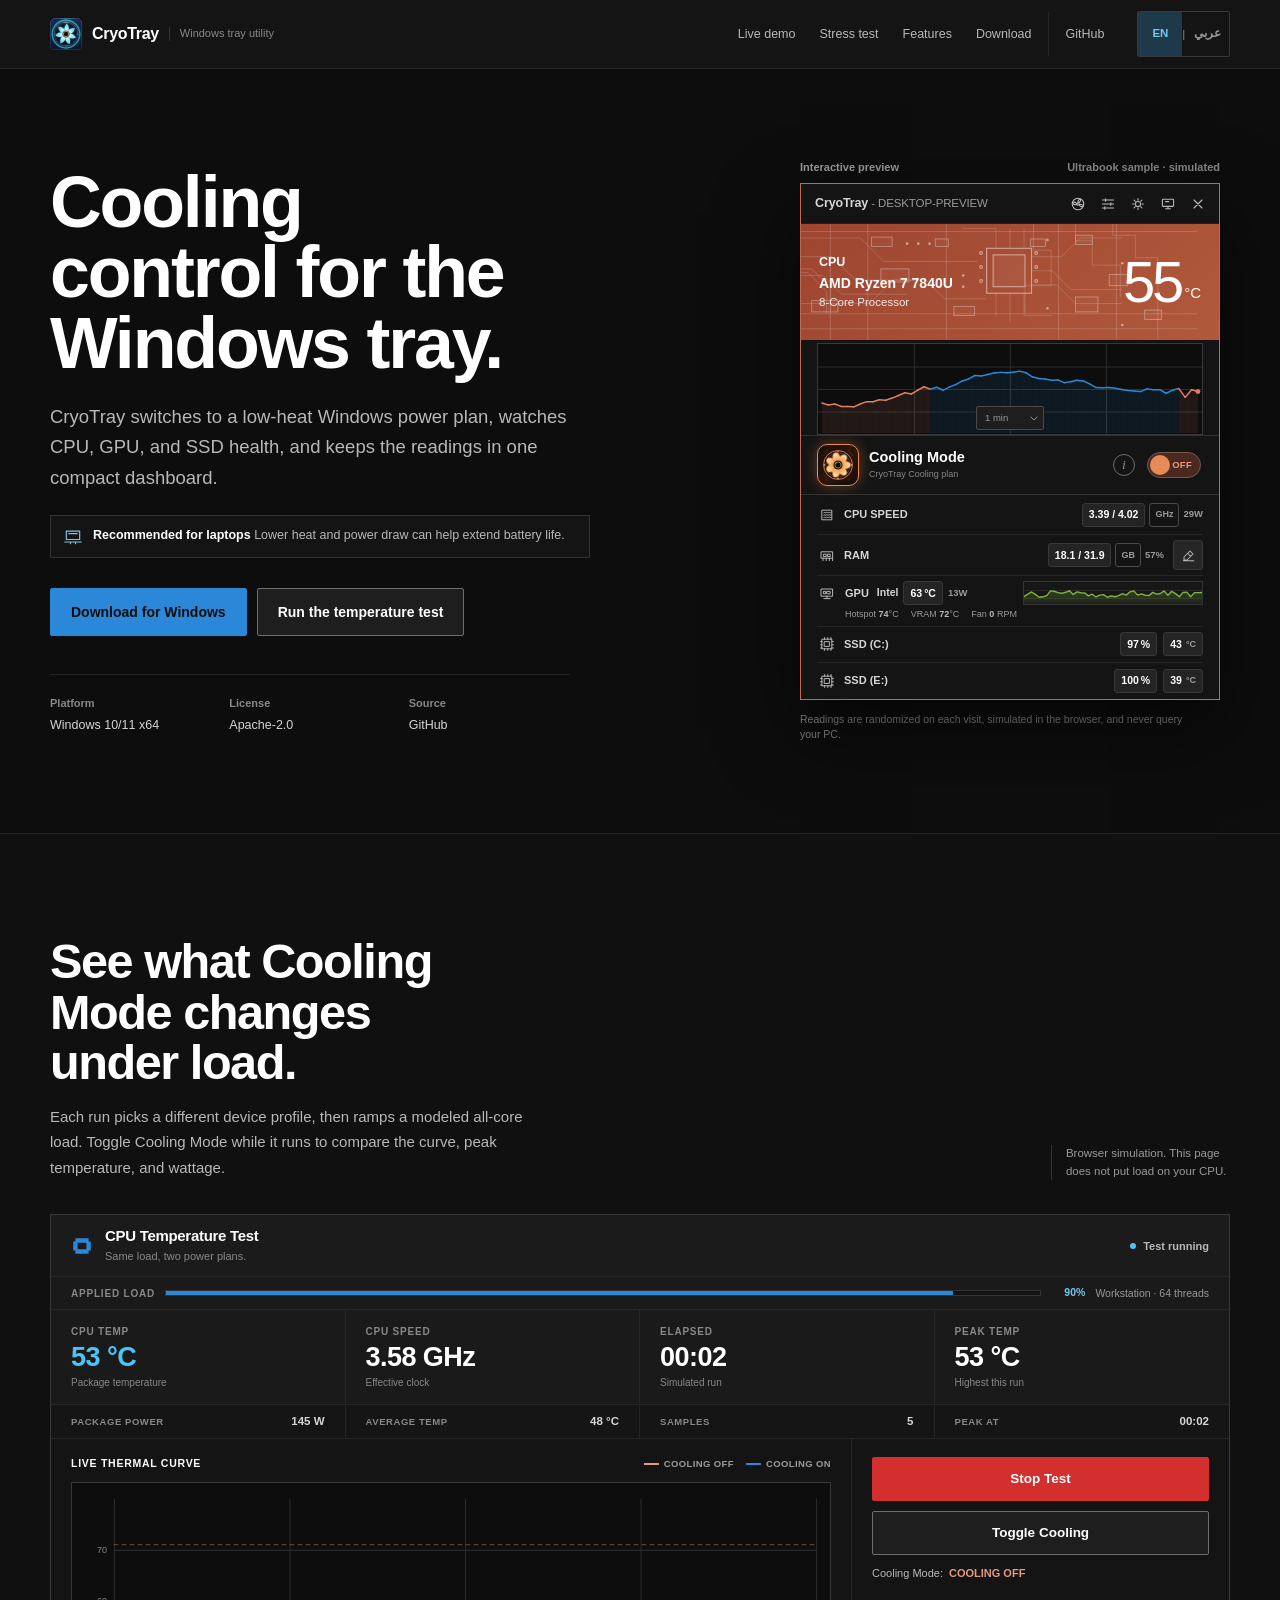
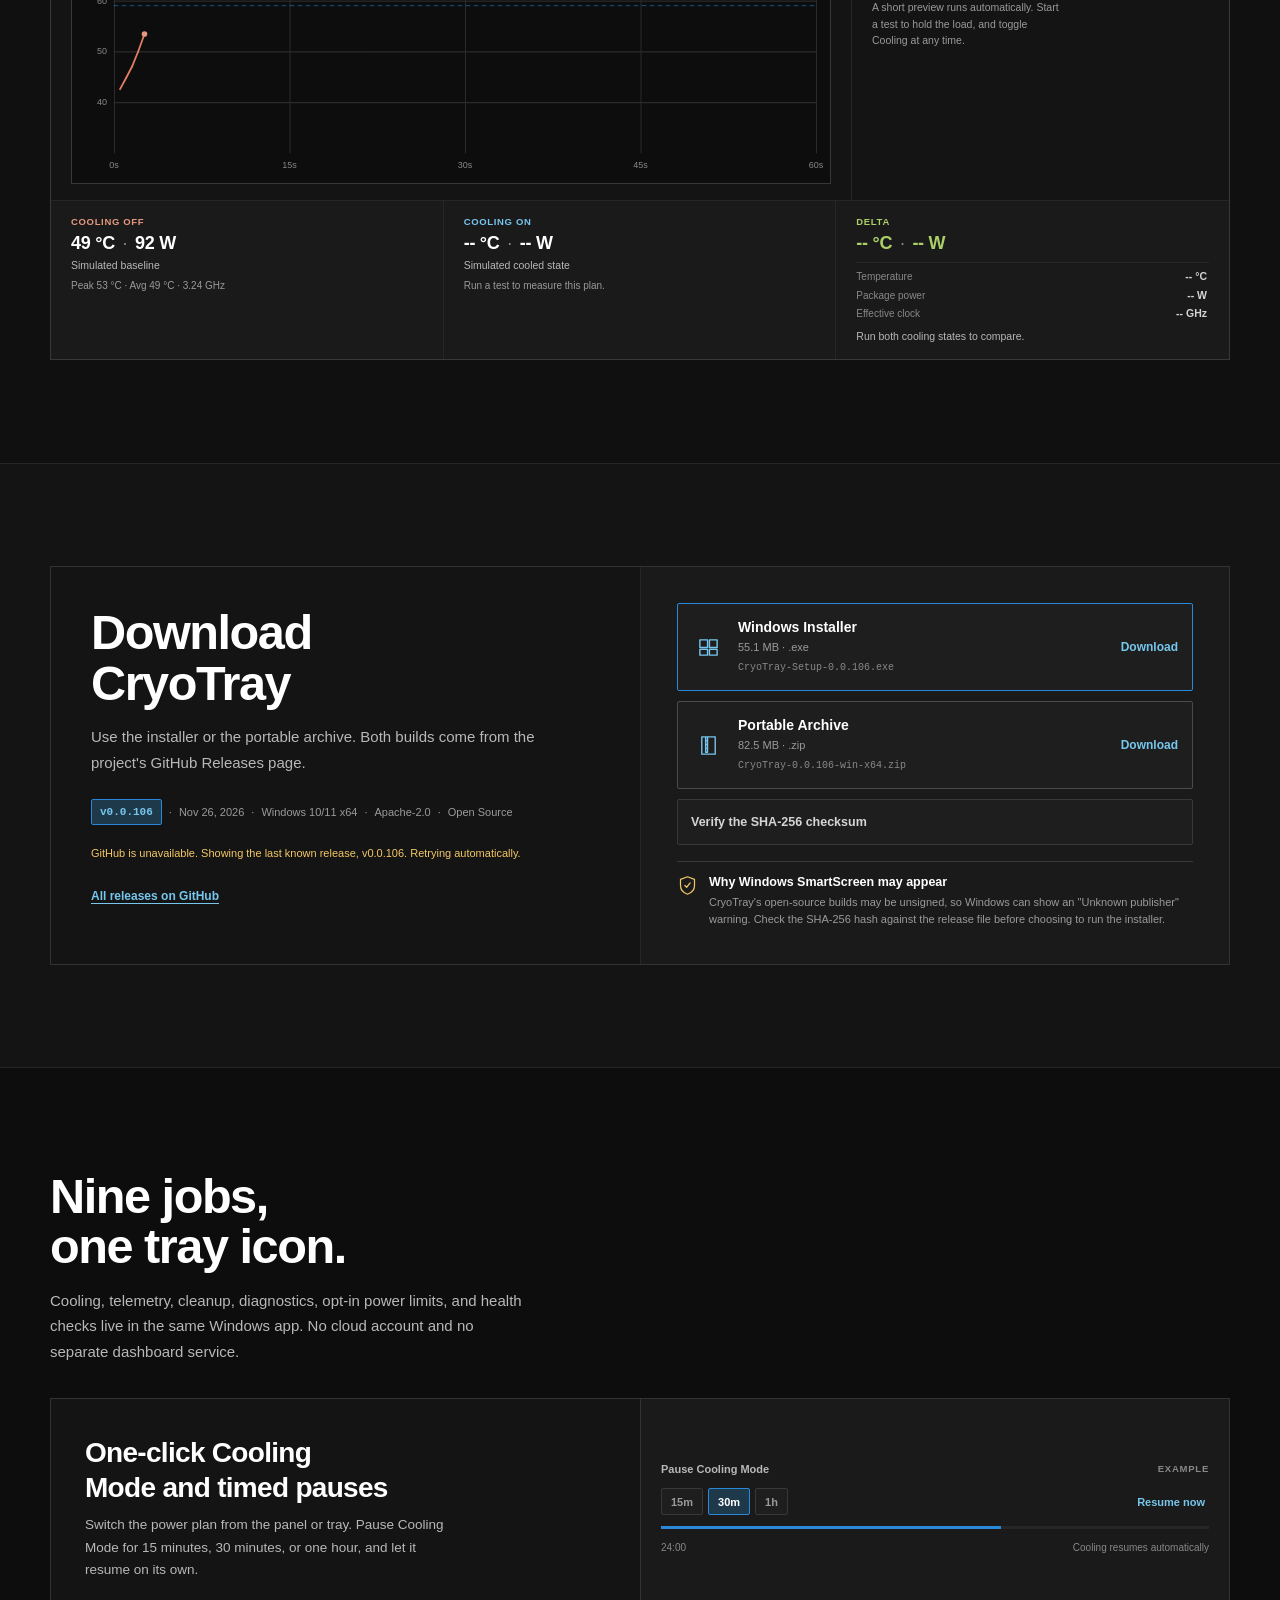
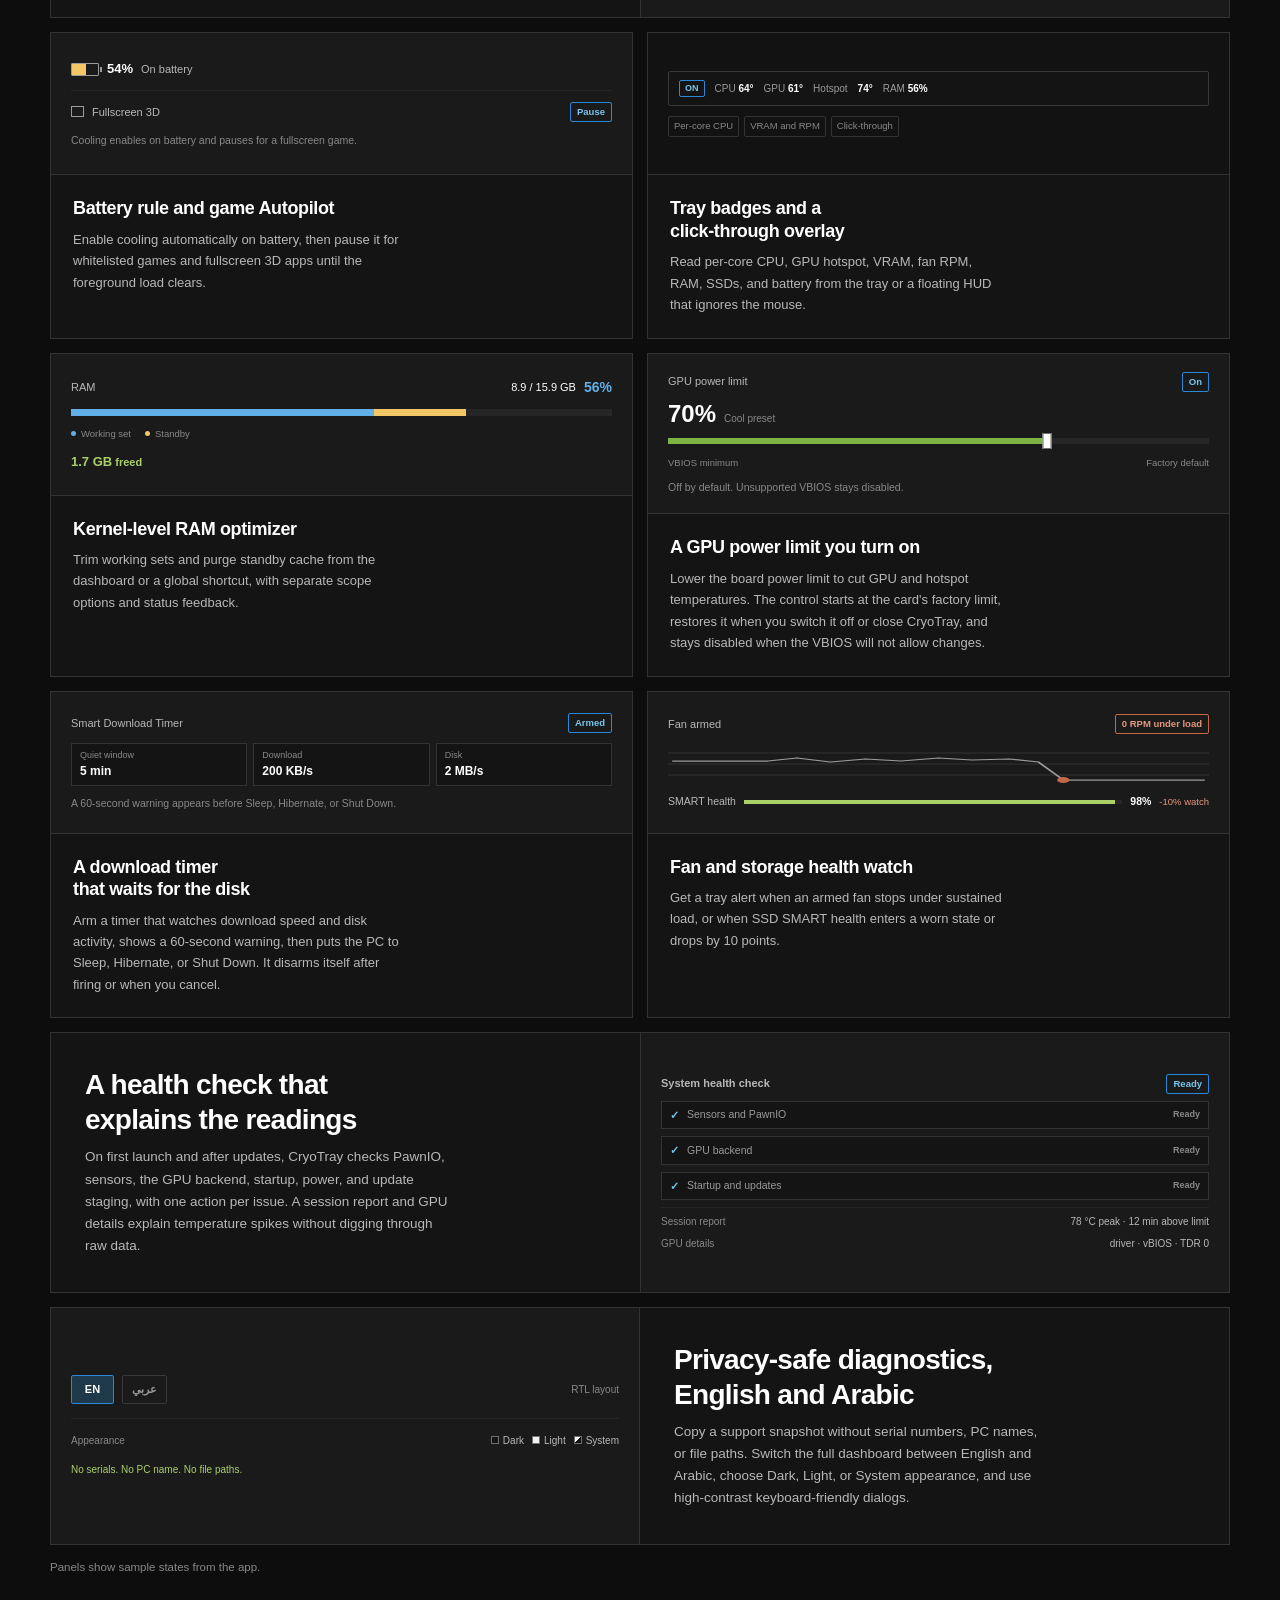
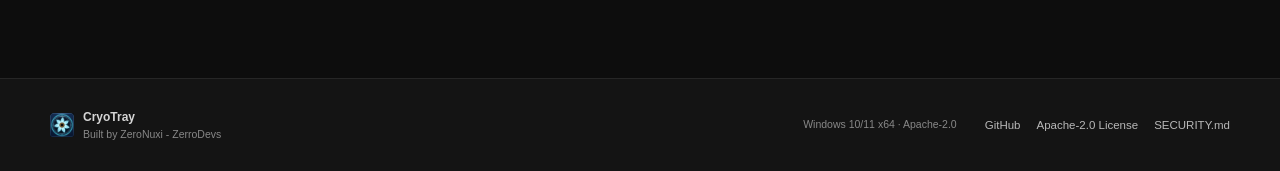
==== docs/index.html @ b6b18469 "docs: seed v0.0.106 release details Update the static release fallback and continuity notes with the" ====
<!doctype html>
<html lang="en" dir="ltr">
<head>
  <meta charset="utf-8">
  <meta name="viewport" content="width=device-width, initial-scale=1">
  <title>CryoTray | Cooling control for the Windows tray</title>
  <meta id="meta-description" name="description" content="CryoTray is a Windows tray utility for low-heat cooling, CPU and GPU telemetry, system health checks, session reports, GPU diagnostics, RAM cleanup, storage health, opt-in GPU power limits, a download-completion timer, and bilingual controls.">
  <meta name="theme-color" content="#0d0d0d">
  <link rel="icon" type="image/png" href="assets/cryotray-icon.png">
  <link rel="stylesheet" href="css/styles.css">
  <script type="module" src="js/app.js"></script>
</head>
<body id="top">
  <a class="skip-link" href="#main" data-i18n="a11y.skip">Skip to content</a>

  <header class="site-header">
    <div class="container header-inner">
      <a class="brand" href="#top" aria-label="CryoTray home">
        <img src="assets/cryotray-icon.png" width="32" height="32" alt="" aria-hidden="true">
        <span class="brand-name">CryoTray</span>
        <span class="brand-sub" data-i18n="brand.sub">Windows tray utility</span>
      </a>

      <nav class="site-nav" aria-label="Primary" data-i18n-aria="a11y.primaryNav">
        <a href="#demo" data-i18n="nav.demo">Live demo</a>
        <a href="#stress-test" data-i18n="nav.stress">Stress test</a>
        <a href="#features" data-i18n="nav.features">Features</a>
        <a href="#download" data-i18n="nav.download">Download</a>
        <a class="nav-github" href="https://github.com/ZerroDevs/CryoTray" target="_blank" rel="noopener" data-i18n="nav.github">GitHub</a>
      </nav>

      <div class="lang-switch" role="group" aria-label="Language" data-i18n-aria="a11y.language">
        <button type="button" class="lang-btn is-active" data-lang="en" aria-pressed="true">EN</button>
        <span class="lang-divider" aria-hidden="true">|</span>
        <button type="button" class="lang-btn" data-lang="ar" lang="ar" aria-pressed="false">عربي</button>
      </div>
    </div>
  </header>

  <main id="main">
    <section class="hero" id="demo">
      <div class="container hero-grid">
        <div class="hero-copy">
          <h1 data-i18n="hero.title">Cooling control for the Windows tray.</h1>
          <p class="lede" data-i18n="hero.body">CryoTray switches to a low-heat Windows power plan, watches CPU, GPU, and SSD health, and keeps the readings in one compact dashboard.</p>
          <p class="laptop-note">
            <svg viewBox="0 0 24 24" aria-hidden="true"><path d="M4 5h16v10H4zM2 18h20M9 18v2M15 18v2M7 8h10"/></svg>
            <span><strong data-i18n="hero.laptopTitle">Recommended for laptops</strong> <span data-i18n="hero.laptopBody">Lower heat and power draw can help extend battery life.</span></span>
          </p>
          <div class="hero-actions">
            <a class="btn btn-primary" href="#download" data-i18n="hero.download">Download for Windows</a>
            <a class="btn btn-secondary" href="#stress-test" data-i18n="hero.test">Run the temperature test</a>
          </div>
          <dl class="hero-facts">
            <div>
              <dt data-i18n="hero.factPlatform">Platform</dt>
              <dd>Windows 10/11 x64</dd>
            </div>
            <div>
              <dt data-i18n="hero.factLicense">License</dt>
              <dd>Apache-2.0</dd>
            </div>
            <div>
              <dt data-i18n="hero.factSource">Source</dt>
              <dd>GitHub</dd>
            </div>
          </dl>
        </div>

        <div class="hero-stage">
          <div class="stage-label">
            <span data-i18n="hero.preview">Interactive preview</span>
            <span class="stage-note" id="preview-scenario">Laptop sample · simulated</span>
          </div>

          <div class="app-window" id="app-preview">
            <div class="app-titlebar">
              <span class="app-title"><span>CryoTray</span><span class="app-title-host"> - DESKTOP-PREVIEW</span></span>
              <a class="app-window-icons" href="#download" data-tooltip-target="window-tools-tip" aria-expanded="false" aria-controls="window-tools-tip" aria-label="Download CryoTray for more" data-i18n-aria="hero.windowToolsLabel">
                <span class="window-icon">
                  <svg viewBox="0 0 20 20" aria-hidden="true"><circle cx="10" cy="10" r="7.2"/><circle cx="10" cy="10" r="1.5"/><path d="M10 8.5c-.6-2.7 1.2-4.5 3.1-4.7.6 2.2-.5 4.1-3.1 4.7ZM11.4 10.6c2.6-.7 4.7.8 5.2 2.6-2.1.9-4.1.1-5.2-2.6ZM8.6 10.6c-2.6.7-4.7-.8-5.2-2.6 2.1-.9 4.1-.1 5.2 2.6Z"/></svg>
                </span>
                <span class="window-icon">
                  <svg viewBox="0 0 20 20" aria-hidden="true"><path d="M3 5h14M3 10h14M3 15h14M7 3.5v3M13.5 8.5v3M6 13.5v3"/></svg>
                </span>
                <span class="window-icon">
                  <svg viewBox="0 0 20 20" aria-hidden="true"><circle cx="10" cy="10" r="3.2"/><path d="M10 3.2v2M10 14.8v2M3.2 10h2M14.8 10h2M5.2 5.2l1.4 1.4M13.4 13.4l1.4 1.4M14.8 5.2l-1.4 1.4M6.6 13.4l-1.4 1.4"/></svg>
                </span>
                <span class="window-icon">
                  <svg viewBox="0 0 20 20" aria-hidden="true"><rect x="3" y="4" width="14" height="9" rx="1"/><path d="M7 16h6M10 13v3M7 7h4"/></svg>
                </span>
                <span class="window-icon window-icon-close">
                  <svg viewBox="0 0 20 20" aria-hidden="true"><path d="M5 5l10 10M15 5L5 15"/></svg>
                </span>
              </a>
            </div>

            <div class="cpu-hero">
              <svg class="pcb-field" viewBox="0 0 460 124" preserveAspectRatio="xMidYMid slice" aria-hidden="true">
                <g class="pcb-fine">
                  <path d="M-20 8H430M-20 96H430M-20 112H430M38 0V124M78 0V124M162 0V124M282 0V124M344 0V124"/>
                  <path d="M-20 48H18L38 68V94M-20 52H14L34 72V96"/>
                  <path d="M255 0V28L274 28V66L246 66V96M300 0V18L318 18V44L348 44V78M340 0V12L364 12V36L388 36V124"/>
                  <path d="M0 15H70L95 40H195M0 35H40L65 60H140L160 80H205M0 55H30L50 75H120M0 85H80L105 60H130M180 5H215V26M230 5V26M245 5V26M215 74V98M230 74V105M245 74V98H275M253 35H285L305 15H350M253 50H275L295 70H350M253 65H280L300 85H350"/>
                </g>
                <g class="pcb-pads">
                  <rect x="82" y="14" width="22" height="10"/>
                  <rect x="92" y="48" width="30" height="14"/>
                  <rect x="150" y="16" width="14" height="8"/>
                  <rect x="170" y="88" width="22" height="10"/>
                  <rect x="300" y="12" width="18" height="10"/>
                  <rect x="300" y="78" width="24" height="16"/>
                  <rect x="18" y="82" width="28" height="12"/>
                  <rect x="252" y="16" width="16" height="8"/>
                  <rect x="336" y="54" width="20" height="12"/>
                  <rect x="374" y="92" width="18" height="10"/>
                </g>
                <g class="pcb-chip">
                  <rect x="205" y="26" width="48" height="48"/>
                  <rect x="212" y="33" width="34" height="34"/>
                  <circle cx="199" cy="31" r="1.5"/><circle cx="199" cy="46" r="1.5"/><circle cx="199" cy="61" r="1.5"/>
                  <circle cx="258" cy="31" r="1.5"/><circle cx="258" cy="46" r="1.5"/><circle cx="258" cy="61" r="1.5"/>
                </g>
                <g class="pcb-vias">
                  <circle cx="120" cy="21" r="1.4"/><circle cx="132" cy="21" r="1.4"/><circle cx="144" cy="21" r="1.4"/>
                  <circle cx="180" cy="55" r="1.4"/><circle cx="180" cy="67" r="1.4"/><circle cx="270" cy="17" r="1.4"/>
                  <circle cx="270" cy="90" r="1.4"/><circle cx="350" cy="42" r="1.4"/><circle cx="350" cy="108" r="1.4"/>
                </g>
              </svg>

              <div class="cpu-hero-content">
                <div class="cpu-identity">
                  <span class="cpu-label" data-i18n="hero.cpu">CPU</span>
                  <span class="cpu-name" id="hero-cpu-name">AMD Ryzen 7 5800X</span>
                  <span class="cpu-cores" id="hero-cores">8-Core Processor</span>
                </div>
                <button class="hero-temp hero-temp-button" id="hero-temp-trigger" type="button" data-tooltip-target="cpu-popover" aria-haspopup="true" aria-expanded="false" aria-controls="cpu-popover" aria-label="CPU temperature and per-core details" data-i18n-aria="hero.cpuTooltip" dir="ltr">
                  <span id="hero-temp">53</span><span class="hero-temp-unit">°C</span>
                </button>
              </div>
            </div>

            <div class="hero-chart-wrap">
              <canvas id="hero-chart" width="408" height="100" role="img" aria-label="Simulated CPU temperature history"></canvas>
              <div class="chart-hover-tip" id="hero-chart-tip" role="status"></div>
              <label class="chart-window">
                <span class="sr-only" data-i18n="hero.windowLabel">Chart time window</span>
                <select id="hero-window">
                  <option value="1" selected data-i18n="hero.window1">1 min</option>
                  <option value="5" data-i18n="hero.window5">5 min</option>
                  <option value="10" data-i18n="hero.window10">10 min</option>
                  <option value="30" data-i18n="hero.window30">30 min</option>
                  <option value="60" data-i18n="hero.window60">60 min</option>
                </select>
                <svg class="chart-window-chevron" viewBox="0 0 10 6" aria-hidden="true"><path d="M1 1l4 4 4-4"/></svg>
              </label>
            </div>

            <div class="cooling-row">
              <div class="fan-tile" aria-hidden="true">
                <svg class="fan-svg" viewBox="0 0 80 80">
                  <defs>
                    <linearGradient id="fanPetalGradient" x1="0" y1="0" x2="0" y2="1">
                      <stop class="fan-petal-top" offset="0"></stop>
                      <stop class="fan-petal-mid" offset="0.52"></stop>
                      <stop class="fan-petal-bottom" offset="1"></stop>
                    </linearGradient>
                  </defs>
                  <circle class="fan-outer-ring" cx="40" cy="40" r="34"></circle>
                  <circle class="fan-inner-ring" cx="40" cy="40" r="29"></circle>
                  <g class="fan-rim-dots">
                    <circle cx="40" cy="8.4" r="1.6"/><circle cx="40" cy="71.6" r="1.6"/>
                    <circle cx="8.4" cy="40" r="1.6"/><circle cx="71.6" cy="40" r="1.6"/>
                  </g>
                  <path class="fan-traces" d="M14 2V9L5 18M66 2V9L75 18M14 78V71L5 62M66 78V71L75 62"></path>
                  <g id="fan-rotor" class="fan-rotor">
                    <g transform="rotate(0 40 40)">
                      <path d="M40 38C31 32 29 20 35 13C37.5 10.2 42.5 10.2 45 13C51 20 49 32 40 38Z" fill="url(#fanPetalGradient)" stroke="var(--fan-petal-outline)" stroke-width=".9"></path>
                      <path class="fan-vein" d="M40 36V15"></path>
                    </g>
                    <g transform="rotate(51.428 40 40)">
                      <path d="M40 38C31 32 29 20 35 13C37.5 10.2 42.5 10.2 45 13C51 20 49 32 40 38Z" fill="url(#fanPetalGradient)" stroke="var(--fan-petal-outline)" stroke-width=".9"></path>
                      <path class="fan-vein" d="M40 36V15"></path>
                    </g>
                    <g transform="rotate(102.857 40 40)">
                      <path d="M40 38C31 32 29 20 35 13C37.5 10.2 42.5 10.2 45 13C51 20 49 32 40 38Z" fill="url(#fanPetalGradient)" stroke="var(--fan-petal-outline)" stroke-width=".9"></path>
                      <path class="fan-vein" d="M40 36V15"></path>
                    </g>
                    <g transform="rotate(154.285 40 40)">
                      <path d="M40 38C31 32 29 20 35 13C37.5 10.2 42.5 10.2 45 13C51 20 49 32 40 38Z" fill="url(#fanPetalGradient)" stroke="var(--fan-petal-outline)" stroke-width=".9"></path>
                      <path class="fan-vein" d="M40 36V15"></path>
                    </g>
                    <g transform="rotate(205.714 40 40)">
                      <path d="M40 38C31 32 29 20 35 13C37.5 10.2 42.5 10.2 45 13C51 20 49 32 40 38Z" fill="url(#fanPetalGradient)" stroke="var(--fan-petal-outline)" stroke-width=".9"></path>
                      <path class="fan-vein" d="M40 36V15"></path>
                    </g>
                    <g transform="rotate(257.142 40 40)">
                      <path d="M40 38C31 32 29 20 35 13C37.5 10.2 42.5 10.2 45 13C51 20 49 32 40 38Z" fill="url(#fanPetalGradient)" stroke="var(--fan-petal-outline)" stroke-width=".9"></path>
                      <path class="fan-vein" d="M40 36V15"></path>
                    </g>
                    <g transform="rotate(308.571 40 40)">
                      <path d="M40 38C31 32 29 20 35 13C37.5 10.2 42.5 10.2 45 13C51 20 49 32 40 38Z" fill="url(#fanPetalGradient)" stroke="var(--fan-petal-outline)" stroke-width=".9"></path>
                      <path class="fan-vein" d="M40 36V15"></path>
                    </g>
                  </g>
                  <circle class="fan-hub-outer" cx="40" cy="40" r="12"></circle>
                  <circle class="fan-hub-inner" cx="40" cy="40" r="7"></circle>
                  <circle class="fan-hub-glint" cx="35.5" cy="35.5" r="1.7"></circle>
                </svg>
              </div>

              <div class="cooling-copy">
                <span class="cooling-label" id="hero-cooling-label" data-i18n="hero.cooling">Cooling Mode</span>
                <span class="cooling-plan" data-i18n="hero.plan">CryoTray Cooling plan</span>
              </div>

              <button class="cooling-info" id="cooling-info-trigger" type="button" data-tooltip-target="cooling-popover" aria-haspopup="true" aria-expanded="false" aria-controls="cooling-popover" aria-label="About Cooling Mode" data-i18n-aria="hero.coolingInfo">i</button>

              <button class="switch" id="hero-cooling" type="button" role="switch" aria-checked="false" aria-labelledby="hero-cooling-label">
                <span class="switch-track">
                  <span class="switch-text" id="hero-cooling-state">OFF</span>
                  <span class="switch-thumb" aria-hidden="true"></span>
                </span>
              </button>
            </div>

            <div class="telemetry-list">
              <div class="telemetry-row">
                <span class="row-icon" aria-hidden="true">
                  <svg viewBox="0 0 20 20"><path d="M4 4h12v12H4zM6 7c1-1 2 1 3 0s2 1 3 0 2 1 3 0M6 10c1-1 2 1 3 0s2 1 3 0 2 1 3 0M6 13c1-1 2 1 3 0s2 1 3 0 2 1 3 0"/></svg>
                </span>
                <span class="row-label" data-i18n="hero.cpuSpeed">CPU SPEED</span>
                <span class="row-values" dir="ltr">
                  <span class="metric-pill"><span id="hero-clock">3.78 / 3.80</span></span>
                  <span class="unit-pill">GHz</span>
                  <span class="row-detail" id="hero-power">36W</span>
                </span>
              </div>

              <div class="telemetry-row ram-row">
                <span class="row-icon" aria-hidden="true">
                  <svg viewBox="0 0 20 20"><path d="M3 6h14v8H3zM5 14v3M9 14v3M13 14v3M17 14v3M6 9h3v3H6zM11 9h3v3h-3z"/></svg>
                </span>
                <span class="row-label" data-i18n="hero.ram">RAM</span>
                <span class="row-values" dir="ltr">
                  <button class="metric-pill metric-trigger" id="ram-trigger" type="button" data-tooltip-target="ram-popover" aria-haspopup="true" aria-expanded="false" aria-controls="ram-popover" aria-label="Memory breakdown" data-i18n-aria="memory.triggerLabel"><span id="ram-ratio">8.9 / 15.9</span></button>
                  <span class="unit-pill">GB</span>
                  <span class="row-detail" id="ram-percent">56%</span>
                </span>
                <button class="icon-btn" id="ram-optimize" type="button" aria-label="Optimize RAM" data-i18n-aria="hero.ramOptimize">
                  <svg viewBox="0 0 20 20" aria-hidden="true"><path d="M4 12l8-8 4 4-8 8H4zM9 7l4 4M3 17h14"/></svg>
                </button>
              </div>

              <div class="telemetry-row gpu-row">
                <div class="gpu-top">
                  <span class="row-icon" aria-hidden="true">
                    <svg viewBox="0 0 20 20"><path d="M3 5h14v9H3zM6 17h8M10 14v3M6 8h2v3H6zM10 8h4v3h-4z"/></svg>
                  </span>
                  <span class="row-label" data-i18n="hero.gpu">GPU</span>
                  <span class="gpu-reading" dir="ltr">
                    <span class="gpu-brand" id="hero-gpu-brand">NVIDIA</span>
                    <button class="metric-pill metric-trigger" id="gpu-trigger" type="button" data-tooltip-target="gpu-popover" aria-haspopup="true" aria-expanded="false" aria-controls="gpu-popover" aria-label="GPU details" data-i18n-aria="hero.gpuTooltip"><span id="hero-gpu-temp">61</span>°C</button>
                    <span class="row-detail"><span id="hero-gpu-power">30</span>W</span>
                  </span>
                  <span class="gpu-spark-wrap"><canvas id="gpu-spark" width="160" height="26" role="img" aria-label="Simulated GPU load history"></canvas></span>
                </div>
                <div class="gpu-details" dir="ltr">
                  <span><span data-i18n="hero.hotspot">Hotspot</span> <b id="hero-hotspot">70</b>°C</span>
                  <span><span data-i18n="hero.vram">VRAM</span> <b id="hero-vram">60</b>°C</span>
                  <span><span data-i18n="hero.fan">Fan</span> <b id="hero-gpu-fan">0</b> RPM</span>
                </div>
              </div>

              <div class="telemetry-row ssd-row">
                <span class="row-icon" aria-hidden="true">
                  <svg viewBox="0 0 20 20"><path d="M4 4h12v12H4zM7 7h6v6H7zM2 7h2M2 11h2M2 15h2M16 7h2M16 11h2M16 15h2M7 2v2M11 2v2M15 2v2M7 16v2M11 16v2M15 16v2"/></svg>
                </span>
                <span class="row-label ssd-label" dir="ltr">SSD (C:)</span>
                <span class="row-values" dir="ltr">
                  <button class="metric-pill metric-trigger" id="ssd-trigger" type="button" data-tooltip-target="ssd-popover" aria-haspopup="true" aria-expanded="false" aria-controls="ssd-popover" aria-label="Storage details" data-i18n-aria="hero.ssdTooltip"><span id="hero-ssd-c-health">96</span>%</button>
                  <span class="metric-pill"><span id="hero-ssd-temp">45</span><span class="unit-inline">°C</span></span>
                </span>
              </div>

              <div class="telemetry-row ssd-row">
                <span class="row-icon" aria-hidden="true">
                  <svg viewBox="0 0 20 20"><path d="M4 4h12v12H4zM7 7h6v6H7zM2 7h2M2 11h2M2 15h2M16 7h2M16 11h2M16 15h2M7 2v2M11 2v2M15 2v2M7 16v2M11 16v2M15 16v2"/></svg>
                </span>
                <span class="row-label ssd-label" dir="ltr">SSD (E:)</span>
                <span class="row-values" dir="ltr">
                  <button class="metric-pill metric-trigger" id="ssd-e-trigger" type="button" data-tooltip-target="ssd-popover" aria-haspopup="true" aria-expanded="false" aria-controls="ssd-popover" aria-label="Storage details" data-i18n-aria="hero.ssdTooltip"><span id="hero-ssd-e-health">100</span>%</button>
                  <span class="metric-pill"><span id="hero-ssd-e-temp">45</span><span class="unit-inline">°C</span></span>
                </span>
              </div>
            </div>

            <div class="app-status" id="ram-status" role="status" aria-live="polite"></div>

            <div class="app-popover cpu-pop" id="cpu-popover" role="tooltip" aria-hidden="true">
              <div class="cpu-pop-grid" id="cpu-pop-grid"></div>
              <div class="cpu-pop-footer" id="cpu-pop-footer" dir="auto">Package Power: 36W</div>
              <span class="popover-caret" aria-hidden="true"></span>
            </div>

            <div class="app-popover ram-pop" id="ram-popover" role="tooltip" aria-hidden="true">
              <div class="ram-pop-head"><span data-i18n="memory.title">Memory Breakdown</span><span id="ram-installed">Installed: 16.0 GB</span></div>
              <div class="ram-stack" aria-hidden="true">
                <span class="ram-stack-inuse" id="ram-bar-inuse"></span><span class="ram-stack-modified" id="ram-bar-modified"></span><span class="ram-stack-standby" id="ram-bar-standby"></span><span class="ram-stack-free" id="ram-bar-free"></span>
              </div>
              <div class="ram-lines">
                <div><span class="ram-dot inuse"></span><span data-i18n="memory.inUse">In Use:</span><b id="ram-inuse" dir="ltr">8.0 GB</b></div>
                <div><span class="ram-dot available"></span><span data-i18n="memory.available">Available:</span><b id="ram-available" dir="ltr">7.9 GB</b></div>
                <div><span class="ram-dot free"></span><span data-i18n="memory.free">Free:</span><b id="ram-free" dir="ltr">3.2 GB</b></div>
                <div><span class="ram-dot standby"></span><span data-i18n="memory.standby">Standby:</span><b id="ram-standby" dir="ltr">4.7 GB</b></div>
                <div><span class="ram-dot modified"></span><span data-i18n="memory.modified">Modified:</span><b id="ram-modified" dir="ltr">0.6 GB</b></div>
                <div><span class="ram-dot cached"></span><span data-i18n="memory.cached">Cached:</span><b id="ram-cached" dir="ltr">5.3 GB</b></div>
                <div><span class="ram-dot reserved"></span><span data-i18n="memory.reserved">Hardware Reserved:</span><b id="ram-reserved" dir="ltr">0.5 GB</b></div>
              </div>
              <div class="ram-pop-foot" id="ram-pop-foot">Click the clean icon to free unused memory</div>
              <span class="popover-caret" aria-hidden="true"></span>
            </div>

            <div class="app-popover info-pop" id="gpu-popover" role="tooltip" aria-hidden="true">
              <div class="info-pop-head"><strong id="gpu-pop-name">Demo GPU</strong><span data-i18n="hero.tooltipSim">Simulated telemetry</span></div>
              <div class="info-line"><span data-i18n="hero.tooltipLoad">Load</span><b id="gpu-pop-load" dir="ltr">38%</b></div>
              <div class="info-line"><span data-i18n="hero.tooltipHotspot">Hotspot</span><b id="gpu-pop-hotspot" dir="ltr">70°C</b></div>
              <div class="info-line"><span data-i18n="hero.tooltipDelta">Hotspot delta</span><b id="gpu-pop-delta" dir="ltr">9°C</b></div>
              <div class="info-line"><span data-i18n="hero.gpuPowerLabel">Board power</span><b id="gpu-pop-power" dir="ltr">30 W</b></div>
              <div class="info-line"><span data-i18n="hero.vram">VRAM</span><b id="gpu-pop-vram" dir="ltr">60°C</b></div>
              <div class="info-line"><span data-i18n="hero.fan">Fan</span><b id="gpu-pop-fan" dir="ltr">0 RPM</b></div>
              <span class="popover-caret" aria-hidden="true"></span>
            </div>

            <div class="app-popover info-pop" id="ssd-popover" role="tooltip" aria-hidden="true">
              <div class="info-pop-head"><strong data-i18n="hero.storage">SSD</strong><span data-i18n="hero.tooltipSim">Simulated telemetry</span></div>
              <div class="info-line"><span dir="ltr">SSD (C:)</span><b id="ssd-pop-c" dir="ltr">96% · 45°C</b></div>
              <div class="info-line"><span dir="ltr">SSD (E:)</span><b id="ssd-pop-e" dir="ltr">100% · 45°C</b></div>
              <div class="info-line"><span data-i18n="hero.tooltipSmart">SMART health</span><b id="ssd-pop-health" dir="ltr">Healthy</b></div>
              <span class="popover-caret" aria-hidden="true"></span>
            </div>

            <div class="app-popover info-pop" id="cooling-popover" role="tooltip" aria-hidden="true">
              <div class="info-pop-head"><strong data-i18n="hero.cooling">Cooling Mode</strong></div>
              <p class="tooltip-copy" data-i18n="hero.coolingInfoBody">Switches Windows to a lower-heat power plan to reduce package power and fan noise.</p>
              <span class="popover-caret" aria-hidden="true"></span>
            </div>

            <div class="app-popover tool-tip-pop" id="window-tools-tip" role="tooltip" aria-hidden="true">
              <span data-i18n="hero.windowToolsTip">Download for more</span>
              <span class="popover-caret" aria-hidden="true"></span>
            </div>
          </div>

          <p class="preview-footnote" data-i18n="hero.footnote">Readings are randomized on each visit, simulated in the browser, and never query your PC.</p>
        </div>
      </div>
    </section>

    <section class="section stress-section" id="stress-test">
      <div class="container">
        <header class="section-head">
          <div>
            <h2 data-i18n="stress.title">See what Cooling Mode changes under load.</h2>
            <p class="section-copy" data-i18n="stress.body">Run a modeled thermal test, then toggle Cooling Mode while it runs. The curve and wattage respond to the same state changes as the app.</p>
          </div>
          <p class="simulation-note" data-i18n="stress.note">Browser simulation. This page does not put load on your CPU.</p>
        </header>

        <div class="stress-shell">
          <div class="stress-titlebar">
            <div class="stress-heading">
              <svg viewBox="0 0 20 20" aria-hidden="true"><path d="M4 3h12v3h2v8h-2v3H4v-3H2V6h2zm2 4v6h8V7z"/></svg>
              <div>
                <h3 data-i18n="stress.toolTitle">CPU Temperature Test</h3>
                <p data-i18n="stress.toolSub">Same load, two power plans.</p>
              </div>
            </div>
            <div class="stress-state" id="stress-state" role="status" aria-live="polite">
              <span class="state-dot" aria-hidden="true"></span>
              <span id="stress-state-text" data-i18n="stress.stateReady">Ready</span>
            </div>
          </div>

          <div class="stress-loadbar">
            <span class="loadbar-label" data-i18n="stress.loadLabel">APPLIED LOAD</span>
            <div class="loadbar-track" aria-hidden="true"><span id="stress-load-fill"></span></div>
            <output class="loadbar-value" id="stress-load" dir="ltr">0%</output>
            <span class="stress-profile" id="stress-profile">Laptop profile · 16 threads</span>
          </div>

          <div class="stress-metrics">
            <div class="stress-metric">
              <span class="metric-label" data-i18n="stress.cpuTemp">CPU TEMP</span>
              <output class="metric-value cpu-value" id="stress-temp" dir="ltr">-- °C</output>
              <span class="metric-sub" data-i18n="stress.cpuTempSub">Package temperature</span>
            </div>
            <div class="stress-metric">
              <span class="metric-label" data-i18n="stress.cpuSpeed">CPU SPEED</span>
              <output class="metric-value" id="stress-speed" dir="ltr">-- GHz</output>
              <span class="metric-sub" data-i18n="stress.cpuSpeedSub">Effective clock</span>
            </div>
            <div class="stress-metric">
              <span class="metric-label" data-i18n="stress.elapsed">ELAPSED</span>
              <output class="metric-value" id="stress-elapsed" dir="ltr">00:00</output>
              <span class="metric-sub" data-i18n="stress.elapsedSub">Simulated run</span>
            </div>
            <div class="stress-metric">
              <span class="metric-label" data-i18n="stress.peak">PEAK TEMP</span>
              <output class="metric-value" id="stress-peak" dir="ltr">-- °C</output>
              <span class="metric-sub" data-i18n="stress.peakSub">Highest this run</span>
            </div>
          </div>

          <div class="stress-detailbar" aria-label="Run details" data-i18n-aria="stress.detailsAria">
            <div><span data-i18n="stress.powerCurrent">PACKAGE POWER</span><b id="stress-power" dir="ltr">-- W</b></div>
            <div><span data-i18n="stress.avgTemp">AVERAGE TEMP</span><b id="stress-avg-temp" dir="ltr">-- °C</b></div>
            <div><span data-i18n="stress.samples">SAMPLES</span><b id="stress-samples" dir="ltr">0</b></div>
            <div><span data-i18n="stress.peakTime">PEAK AT</span><b id="stress-peak-time" dir="ltr">--:--</b></div>
          </div>

          <div class="stress-body">
            <div class="chart-panel">
              <div class="chart-heading">
                <h4 data-i18n="stress.curve">Live thermal curve</h4>
                <div class="chart-legend">
                  <span><i class="legend-swatch off"></i><span data-i18n="stress.off">COOLING OFF</span></span>
                  <span><i class="legend-swatch on"></i><span data-i18n="stress.on">COOLING ON</span></span>
                </div>
              </div>
              <div class="stress-canvas-wrap">
                <canvas id="stress-chart" width="920" height="300" role="img" aria-label="Simulated thermal curve for the CPU temperature test."></canvas>
                <div class="chart-hover-tip" id="stress-chart-tip" role="status" dir="ltr"></div>
              </div>
              <p class="sr-only" id="stress-chart-summary" aria-live="polite"></p>
            </div>

            <aside class="stress-controls" aria-label="Test controls" data-i18n-aria="stress.controlsAria">
              <button class="btn btn-primary stress-start" id="stress-start" type="button" data-i18n="stress.start">Start Test</button>
              <button class="btn btn-secondary stress-toggle" id="stress-cooling" type="button" aria-pressed="false" disabled data-i18n="stress.toggle">Toggle Cooling</button>
              <p class="cooling-inline">
                <span data-i18n="stress.coolingMode">Cooling Mode:</span>
                <strong id="stress-cooling-state" data-i18n="stress.off">COOLING OFF</strong>
              </p>
              <p class="stress-helper" data-i18n="stress.helper">A short preview runs automatically. Start a test to hold the load, and toggle Cooling at any time.</p>

            </aside>
          </div>

          <div class="stress-comparison">
            <article class="compare-card compare-off">
              <h4 data-i18n="stress.off">COOLING OFF</h4>
              <p class="compare-value" dir="ltr"><span id="off-temp">--</span> °C <span class="compare-sep">·</span> <span id="off-power">--</span> W</p>
              <p class="compare-caption" data-i18n="stress.baseline">Simulated baseline</p>
              <p class="compare-detail" id="off-detail">Run a test to measure this plan.</p>
            </article>
            <article class="compare-card compare-on">
              <h4 data-i18n="stress.on">COOLING ON</h4>
              <p class="compare-value" dir="ltr"><span id="on-temp">--</span> °C <span class="compare-sep">·</span> <span id="on-power">--</span> W</p>
              <p class="compare-caption" data-i18n="stress.cooled">Simulated cooled state</p>
              <p class="compare-detail" id="on-detail">Run a test to measure this plan.</p>
            </article>
            <article class="compare-card compare-delta">
              <h4 data-i18n="stress.delta">DELTA</h4>
              <p class="compare-value delta-value" dir="ltr"><span id="delta-temp">--</span> °C <span class="compare-sep">·</span> <span id="delta-power">--</span> W</p>
              <div class="delta-rows">
                <p><span data-i18n="stress.tempDelta">Temperature</span><b dir="ltr"><span id="delta-temp-detail">--</span> °C <small id="delta-temp-pct"></small></b></p>
                <p><span data-i18n="stress.powerDelta">Package power</span><b dir="ltr"><span id="delta-power-detail">--</span> W <small id="delta-power-pct"></small></b></p>
                <p><span data-i18n="stress.clockDelta">Effective clock</span><b dir="ltr"><span id="delta-clock">--</span> GHz <small id="delta-clock-pct"></small></b></p>
              </div>
              <p class="delta-summary" id="delta-summary">Run both cooling states to compare.</p>
            </article>
          </div>
        </div>
      </div>
    </section>

    <section class="section download-section" id="download">
      <div class="container">
        <div class="download-panel">
          <div class="download-intro">
            <h2 data-i18n="release.title">Download CryoTray</h2>
            <p class="section-copy" data-i18n="release.body">Use the installer or the portable archive. Both builds come from the project's GitHub Releases page.</p>

            <div class="release-meta">
              <span class="release-version" id="release-version" dir="ltr">v0.0.106</span>
              <span class="meta-separator" aria-hidden="true">·</span>
              <time id="release-date" datetime="2026-11-26T00:18:57Z">Nov 26, 2026</time>
              <span class="meta-separator" aria-hidden="true">·</span>
              <span>Windows 10/11 x64</span>
              <span class="meta-separator" aria-hidden="true">·</span>
              <span>Apache-2.0</span>
              <span class="meta-separator" aria-hidden="true">·</span>
              <span data-i18n="release.openSource">Open Source</span>
            </div>

            <p class="release-status" id="release-status" role="status" aria-live="polite" data-i18n="release.statusLoading">Checking the latest release on GitHub.</p>
            <noscript>
              <p class="release-status is-fallback" data-i18n="release.noscript">JavaScript is off. These links point to the current known release, v0.0.106.</p>
            </noscript>

            <a class="text-link releases-link" href="https://github.com/ZerroDevs/CryoTray/releases" target="_blank" rel="noopener" data-i18n="release.allReleases">All releases on GitHub</a>
          </div>

          <div class="download-actions">
            <a class="download-option is-primary" id="download-setup" href="https://github.com/ZerroDevs/CryoTray/releases/download/v0.0.106/CryoTray-Setup-0.0.106.exe" target="_blank" rel="noopener">
              <span class="download-icon" aria-hidden="true">
                <svg viewBox="0 0 24 24"><path d="M3 4h8v8H3zM13 4h8v8h-8zM3 14h8v6H3zM13 14h8v6h-8z"/></svg>
              </span>
              <span class="download-copy">
                <strong data-i18n="release.installer">Windows Installer</strong>
                <span class="download-meta"><bdi id="setup-size" dir="ltr">55.1 MB</bdi> <span aria-hidden="true">·</span> <span>.exe</span></span>
                <code class="file-name" id="setup-filename" dir="ltr">CryoTray-Setup-0.0.106.exe</code>
              </span>
              <span class="download-action" data-i18n="release.download">Download</span>
            </a>

            <a class="download-option" id="download-zip" href="https://github.com/ZerroDevs/CryoTray/releases/download/v0.0.106/CryoTray-0.0.106-win-x64.zip" target="_blank" rel="noopener">
              <span class="download-icon" aria-hidden="true">
                <svg viewBox="0 0 24 24"><path d="M5 3h14v18H5zM9 3v4h2V3M9 7v4h2V7M9 11v4h2v-4M9 15v4h2v-4M8 21h8"/></svg>
              </span>
              <span class="download-copy">
                <strong data-i18n="release.portable">Portable Archive</strong>
                <span class="download-meta"><bdi id="zip-size" dir="ltr">82.5 MB</bdi> <span aria-hidden="true">·</span> <span>.zip</span></span>
                <code class="file-name" id="zip-filename" dir="ltr">CryoTray-0.0.106-win-x64.zip</code>
              </span>
              <span class="download-action" data-i18n="release.download">Download</span>
            </a>

            <details class="checksum">
              <summary data-i18n="release.verifySummary">Verify the SHA-256 checksum</summary>
              <div class="checksum-body">
                <p data-i18n="release.verifyBody">Download the matching .sha256 file, then run this in PowerShell and compare both hash values.</p>
                <pre><code id="checksum-command" dir="ltr">Get-FileHash .\CryoTray-Setup-0.0.106.exe -Algorithm SHA256</code></pre>
                <div class="checksum-actions">
                  <button class="btn btn-quiet" id="copy-checksum" type="button" data-i18n="release.copy">Copy command</button>
                  <a class="text-link" id="setup-sha-link" href="https://github.com/ZerroDevs/CryoTray/releases/download/v0.0.106/CryoTray-Setup-0.0.106.exe.sha256" target="_blank" rel="noopener" data-i18n="release.installerHash">Installer hash file</a>
                  <a class="text-link" id="zip-sha-link" href="https://github.com/ZerroDevs/CryoTray/releases/download/v0.0.106/CryoTray-0.0.106-win-x64.zip.sha256" target="_blank" rel="noopener" data-i18n="release.archiveHash">Archive hash file</a>
                </div>
                <p class="copy-status" id="copy-status" role="status" aria-live="polite"></p>
              </div>
            </details>

            <div class="smartscreen-note">
              <svg viewBox="0 0 24 24" aria-hidden="true"><path d="M12 2l8 3v7c0 5-3.4 8.4-8 10-4.6-1.6-8-5-8-10V5zM9 12l2 2 4-5"/></svg>
              <div>
                <h3 data-i18n="release.smartTitle">Why Windows SmartScreen may appear</h3>
                <p data-i18n="release.smartBody">CryoTray's open-source builds may be unsigned, so Windows can show an "Unknown publisher" warning. Check the SHA-256 hash against the release file before choosing to run the installer.</p>
              </div>
            </div>
          </div>
        </div>
      </div>
    </section>

    <section class="section features-section" id="features">
      <div class="container">
        <header class="section-head features-head">
          <div>
            <h2 data-i18n="features.title">Nine jobs, one tray icon.</h2>
            <p class="section-copy" data-i18n="features.body">Cooling, telemetry, cleanup, diagnostics, opt-in power limits, and health checks live in the same Windows app. No cloud account and no separate dashboard service.</p>
          </div>
        </header>

        <div class="feature-grid">
          <article class="feature-card feature-wide">
            <div class="feature-copy">
              <h3 data-i18n="features.coolingTitle">One-click Cooling Mode and timed pauses</h3>
              <p data-i18n="features.coolingBody">Switch the power plan from the panel or tray. Pause Cooling Mode for 15 minutes, 30 minutes, or one hour, and let it resume on its own.</p>
            </div>
            <div class="feature-visual pause-visual" aria-hidden="true">
              <div class="visual-top">
                <span data-i18n="features.pauseCooling">Pause Cooling Mode</span>
                <span class="example-tag" data-i18n="features.example">Example</span>
              </div>
              <div class="pause-options">
                <span>15m</span>
                <span class="is-selected">30m</span>
                <span>1h</span>
                <span class="pause-now" data-i18n="features.resumeNow">Resume now</span>
              </div>
              <div class="pause-progress"><span></span></div>
              <div class="pause-meta">
                <bdi dir="ltr">24:00</bdi>
                <span data-i18n="features.resumeAuto">Cooling resumes automatically</span>
              </div>
            </div>
          </article>

          <article class="feature-card">
            <div class="feature-visual battery-visual" aria-hidden="true">
              <div class="battery-row">
                <span class="battery-shell"><i></i></span>
                <bdi dir="ltr">54%</bdi>
                <span data-i18n="features.onBattery">On battery</span>
              </div>
              <div class="visual-rule"></div>
              <div class="autopilot-row">
                <span class="window-mark"></span>
                <span data-i18n="features.fullscreen">Fullscreen 3D</span>
                <span class="state-tag on" data-i18n="features.pause">Pause</span>
              </div>
              <div class="visual-caption" data-i18n="features.batteryExample">Cooling enables on battery and pauses for a fullscreen game.</div>
            </div>
            <div class="feature-copy">
              <h3 data-i18n="features.batteryTitle">Battery rule and game Autopilot</h3>
              <p data-i18n="features.batteryBody">Enable cooling automatically on battery, then pause it for whitelisted games and fullscreen 3D apps until the foreground load clears.</p>
            </div>
          </article>

          <article class="feature-card">
            <div class="feature-visual overlay-visual" aria-hidden="true">
              <div class="overlay-strip">
                <span class="overlay-mode" data-i18n="hero.on">ON</span>
                <span>CPU <b>64°</b></span>
                <span>GPU <b>61°</b></span>
                <span data-i18n="hero.hotspot">Hotspot</span> <b>74°</b>
                <span>RAM <b>56%</b></span>
              </div>
              <div class="overlay-tags">
                <span data-i18n="features.perCore">Per-core CPU</span>
                <span data-i18n="features.vram">VRAM and RPM</span>
                <span data-i18n="features.clickThrough">Click-through</span>
              </div>
            </div>
            <div class="feature-copy">
              <h3 data-i18n="features.overlayTitle">Tray badges and a click-through overlay</h3>
              <p data-i18n="features.overlayBody">Read per-core CPU, GPU hotspot, VRAM, fan RPM, RAM, SSDs, and battery from the tray or a floating HUD that ignores the mouse.</p>
            </div>
          </article>

          <article class="feature-card">
            <div class="feature-visual ram-visual" aria-hidden="true">
              <div class="ram-head">
                <span data-i18n="hero.ram">RAM</span>
                <bdi dir="ltr">8.9 / 15.9 GB</bdi>
                <strong dir="ltr">56%</strong>
              </div>
              <div class="ram-bar"><span class="ram-in-use"></span><span class="ram-standby"></span><span class="ram-free"></span></div>
              <div class="ram-key">
                <span><i class="ram-dot in"></i><span data-i18n="features.workingSet">Working set</span></span>
                <span><i class="ram-dot standby"></i><span data-i18n="features.standby">Standby</span></span>
              </div>
              <div class="ram-result"><bdi dir="ltr">1.7 GB</bdi> <span data-i18n="features.freed">freed</span></div>
            </div>
            <div class="feature-copy">
              <h3 data-i18n="features.ramTitle">Kernel-level RAM optimizer</h3>
              <p data-i18n="features.ramBody">Trim working sets and purge standby cache from the dashboard or a global shortcut, with separate scope options and status feedback.</p>
            </div>
          </article>

          <article class="feature-card">
            <div class="feature-visual power-visual" aria-hidden="true">
              <div class="power-head">
                <span data-i18n="features.powerLabel">GPU power limit</span>
                <span class="state-tag on" data-i18n="features.powerOn">On</span>
              </div>
              <div class="power-readout">
                <bdi dir="ltr">70%</bdi>
                <span data-i18n="features.powerPreset">Cool preset</span>
              </div>
              <div class="power-track"><span></span><i></i></div>
              <div class="power-scale">
                <span data-i18n="features.powerMin">VBIOS minimum</span>
                <span data-i18n="features.powerDefault">Factory default</span>
              </div>
              <div class="visual-caption" data-i18n="features.powerCaption">Off by default. Unsupported VBIOS stays disabled.</div>
            </div>
            <div class="feature-copy">
              <h3 data-i18n="features.powerTitle">A GPU power limit you turn on</h3>
              <p data-i18n="features.powerBody">Lower the board power limit to cut GPU and hotspot temperatures. The control starts at the card's factory limit, restores it when you switch it off or close CryoTray, and stays disabled when the VBIOS will not allow changes.</p>
            </div>
          </article>

          <article class="feature-card">
            <div class="feature-visual timer-visual" aria-hidden="true">
              <div class="timer-head">
                <span data-i18n="features.timerLabel">Smart Download Timer</span>
                <span class="state-tag on" data-i18n="features.timerArmed">Armed</span>
              </div>
              <div class="timer-facts">
                <div class="timer-fact">
                  <span data-i18n="features.timerQuiet">Quiet window</span>
                  <bdi dir="auto" data-i18n="features.timerQuietValue">5 min</bdi>
                </div>
                <div class="timer-fact">
                  <span data-i18n="features.timerDownload">Download</span>
                  <bdi dir="ltr">200 KB/s</bdi>
                </div>
                <div class="timer-fact">
                  <span data-i18n="features.timerDisk">Disk</span>
                  <bdi dir="ltr">2 MB/s</bdi>
                </div>
              </div>
              <div class="visual-caption" data-i18n="features.timerCaption">A 60-second warning appears before Sleep, Hibernate, or Shut Down.</div>
            </div>
            <div class="feature-copy">
              <h3 data-i18n="features.timerTitle">A download timer that waits for the disk</h3>
              <p data-i18n="features.timerBody">Arm a timer that watches download speed and disk activity, shows a 60-second warning, then puts the PC to Sleep, Hibernate, or Shut Down. It disarms itself after firing or when you cancel.</p>
            </div>
          </article>

          <article class="feature-card">
            <div class="feature-visual health-visual" aria-hidden="true">
              <div class="health-head">
                <span data-i18n="features.fanArmed">Fan armed</span>
                <span class="state-tag danger" data-i18n="features.fanAlert">0 RPM under load</span>
              </div>
              <svg class="health-chart" viewBox="0 0 260 44" preserveAspectRatio="none">
                <path class="health-grid" d="M0 11H260M0 22H260M0 33H260"/>
                <path class="health-line" d="M2 19H48L62 16L78 20L95 17L112 19L130 16L146 18L164 17L178 20L190 38H258"/>
                <circle class="health-alert-dot" cx="190" cy="38" r="3"></circle>
              </svg>
              <div class="smart-line">
                <span data-i18n="features.smartHealth">SMART health</span>
                <span class="smart-track"><i></i></span>
                <bdi dir="ltr">98%</bdi>
                <span class="smart-drop" data-i18n="features.smartDrop">-10% watch</span>
              </div>
            </div>
            <div class="feature-copy">
              <h3 data-i18n="features.healthTitle">Fan and storage health watch</h3>
              <p data-i18n="features.healthBody">Get a tray alert when an armed fan stops under sustained load, or when SSD SMART health enters a worn state or drops by 10 points.</p>
            </div>
          </article>

          <article class="feature-card feature-wide">
            <div class="feature-copy">
              <h3 data-i18n="features.diagnosticsTitle">A health check that explains the readings</h3>
              <p data-i18n="features.diagnosticsBody">On first launch and after updates, CryoTray checks PawnIO, sensors, the GPU backend, startup, power, and update staging, with one action per issue. A session report and GPU details explain temperature spikes without digging through raw data.</p>
            </div>
            <div class="feature-visual diagnostics-visual" aria-hidden="true">
              <div class="diag-head">
                <span data-i18n="features.diagnosticsLabel">System health check</span>
                <span class="state-tag on" data-i18n="features.diagnosticsReady">Ready</span>
              </div>
              <div class="diag-check">
                <span class="diag-glyph">✓</span>
                <span data-i18n="features.diagnosticsSensors">Sensors and PawnIO</span>
                <span class="diag-state" data-i18n="features.diagnosticsReady">Ready</span>
              </div>
              <div class="diag-check">
                <span class="diag-glyph">✓</span>
                <span data-i18n="features.diagnosticsGpu">GPU backend</span>
                <span class="diag-state" data-i18n="features.diagnosticsReady">Ready</span>
              </div>
              <div class="diag-check">
                <span class="diag-glyph">✓</span>
                <span data-i18n="features.diagnosticsStartup">Startup and updates</span>
                <span class="diag-state" data-i18n="features.diagnosticsReady">Ready</span>
              </div>
              <div class="diag-report">
                <span data-i18n="features.diagnosticsReport">Session report</span>
                <bdi dir="ltr" data-i18n="features.diagnosticsSessionValue">78 °C peak · 12 min above limit</bdi>
              </div>
              <div class="diag-report">
                <span data-i18n="features.diagnosticsGpuDetails">GPU details</span>
                <bdi dir="ltr" data-i18n="features.diagnosticsGpuValue">driver · vBIOS · TDR 0</bdi>
              </div>
            </div>
          </article>

          <article class="feature-card feature-wide feature-wide-last">
            <div class="feature-copy">
              <h3 data-i18n="features.localTitle">Privacy-safe diagnostics, English and Arabic</h3>
              <p data-i18n="features.localBody">Copy a support snapshot without serial numbers, PC names, or file paths. Switch the full dashboard between English and Arabic, choose Dark, Light, or System appearance, and use high-contrast keyboard-friendly dialogs.</p>
            </div>
            <div class="feature-visual language-visual" aria-hidden="true">
              <div class="language-row">
                <span class="lang-chip is-active">EN</span>
                <span class="lang-chip" lang="ar">عربي</span>
                <span class="rtl-mark" data-i18n="features.rtl">RTL layout</span>
              </div>
              <div class="visual-rule"></div>
              <div class="theme-row">
                <span class="theme-name" data-i18n="features.theme">Appearance</span>
                <span class="theme-option"><i class="theme-swatch dark"></i><span data-i18n="features.dark">Dark</span></span>
                <span class="theme-option"><i class="theme-swatch light"></i><span data-i18n="features.light">Light</span></span>
                <span class="theme-option"><i class="theme-swatch system"></i><span data-i18n="features.system">System</span></span>
              </div>
              <p class="privacy-line" data-i18n="features.privacyLine">No serials. No PC name. No file paths.</p>
            </div>
          </article>
        </div>
        <p class="feature-note" data-i18n="features.sampleNote">Panels show sample states from the app.</p>
      </div>
    </section>
  </main>

  <footer class="site-footer">
    <div class="container footer-inner">
      <div class="footer-brand">
        <img src="assets/cryotray-icon.png" width="24" height="24" alt="" aria-hidden="true">
        <div>
          <span class="footer-name">CryoTray</span>
          <span class="footer-credit" data-i18n="footer.credit">Built by ZeroNuxi - ZerroDevs</span>
        </div>
      </div>
      <p class="footer-meta">Windows 10/11 x64 <span aria-hidden="true">·</span> Apache-2.0</p>
      <nav class="footer-links" aria-label="Project links" data-i18n-aria="a11y.footerNav">
        <a href="https://github.com/ZerroDevs/CryoTray" target="_blank" rel="noopener">GitHub</a>
        <a href="https://github.com/ZerroDevs/CryoTray/blob/main/LICENSE" target="_blank" rel="noopener" data-i18n="footer.license">Apache-2.0 License</a>
        <a href="https://github.com/ZerroDevs/CryoTray/blob/main/SECURITY.md" target="_blank" rel="noopener">SECURITY.md</a>
      </nav>
    </div>
  </footer>
</body>
</html>
---- docs/css/styles.css ----
/* Stylesheet entry point. Imports follow the original cascade order. */
@import url("base.css");
@import url("header.css");
@import url("shared.css");
@import url("hero.css");
@import url("app-preview.css");
@import url("app-preview-responsive.css");
@import url("sections.css");
@import url("stress.css");
@import url("download.css");
@import url("features.css");
@import url("not-found.css");
@import url("footer.css");
@import url("rtl.css");
@import url("responsive.css");
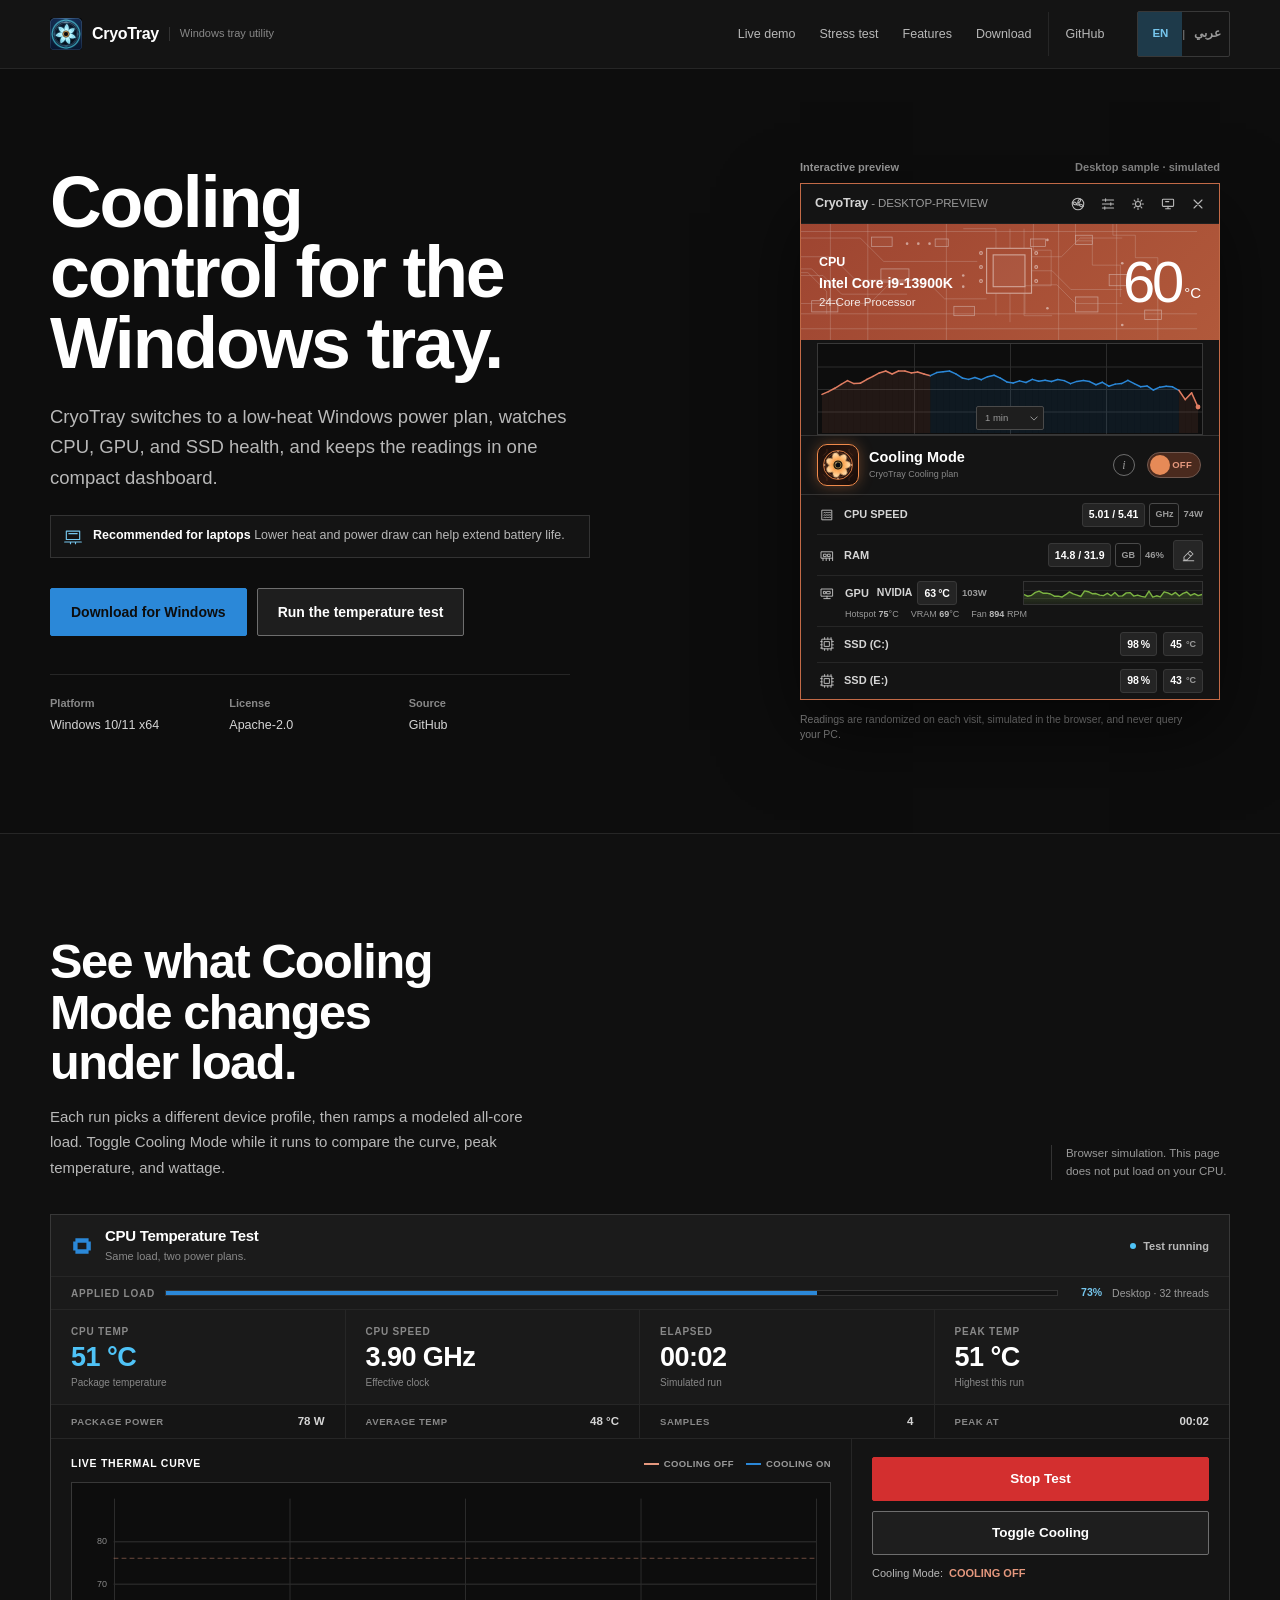
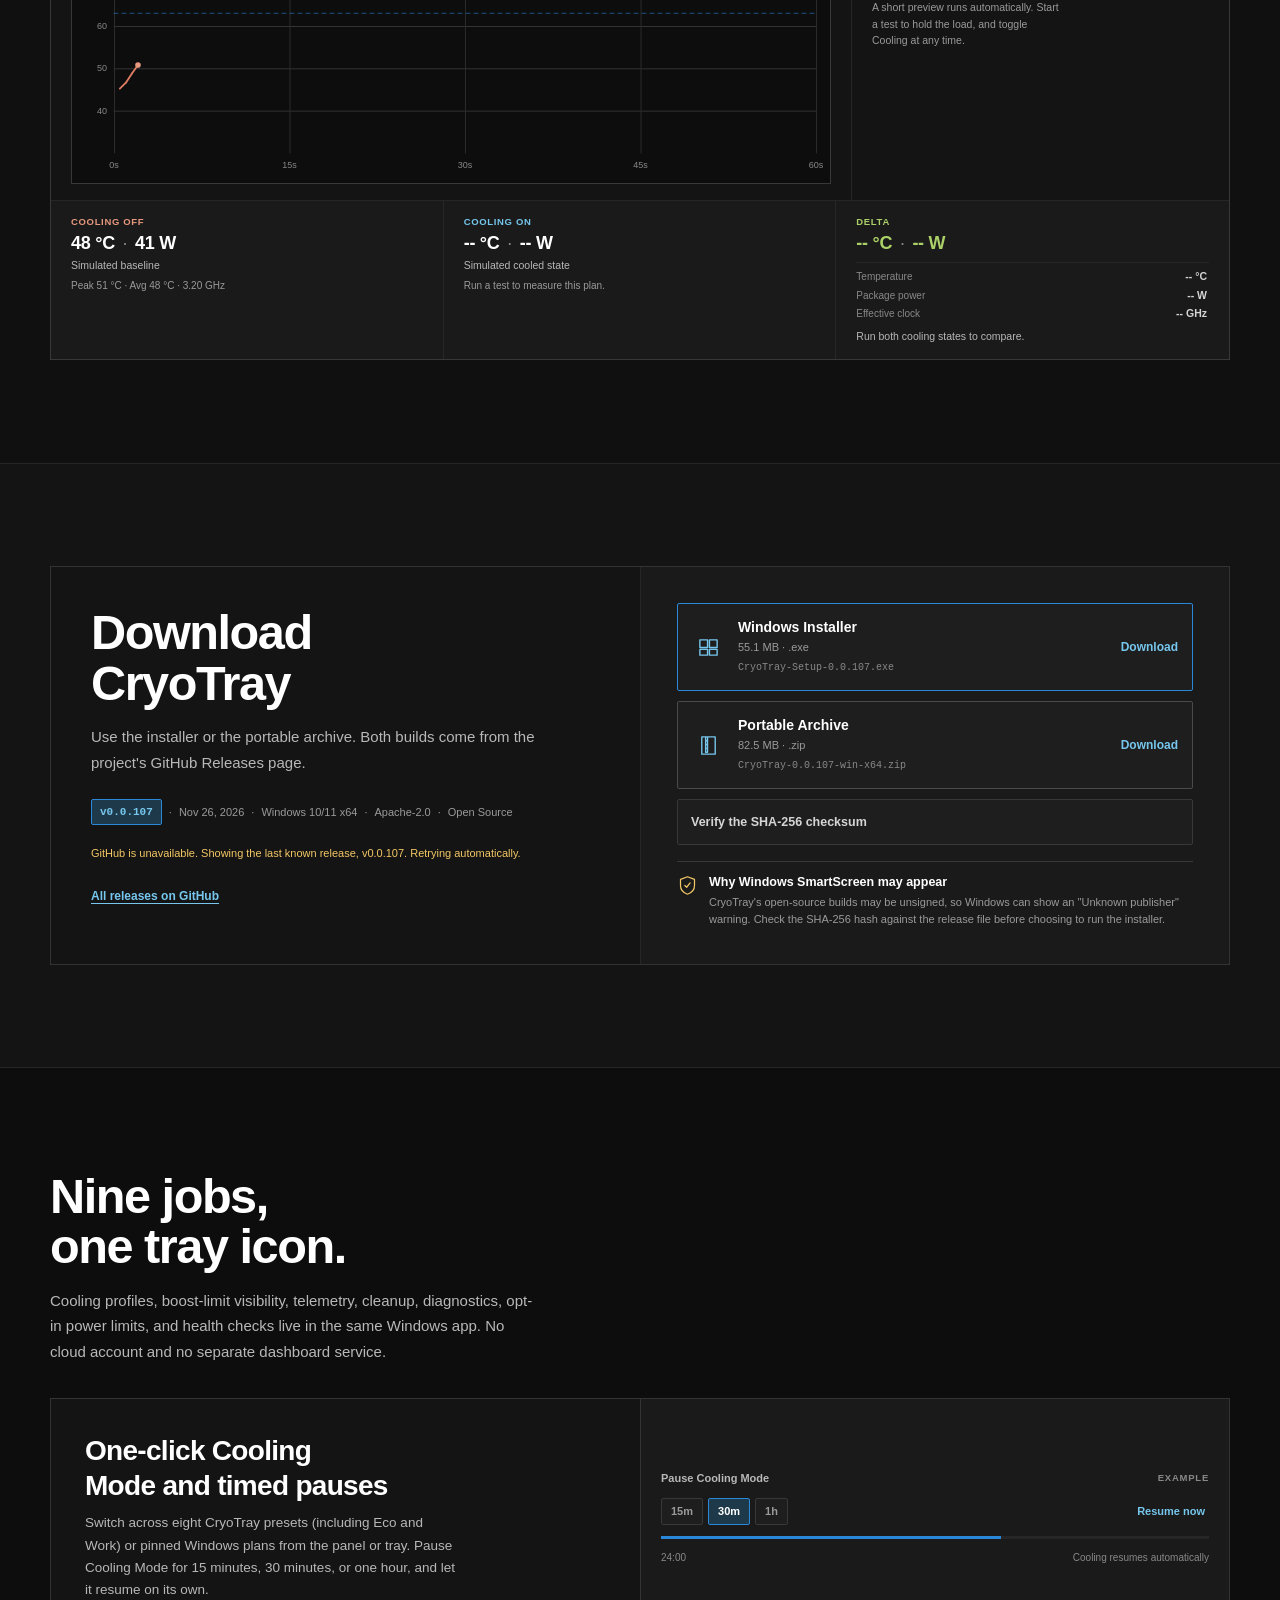
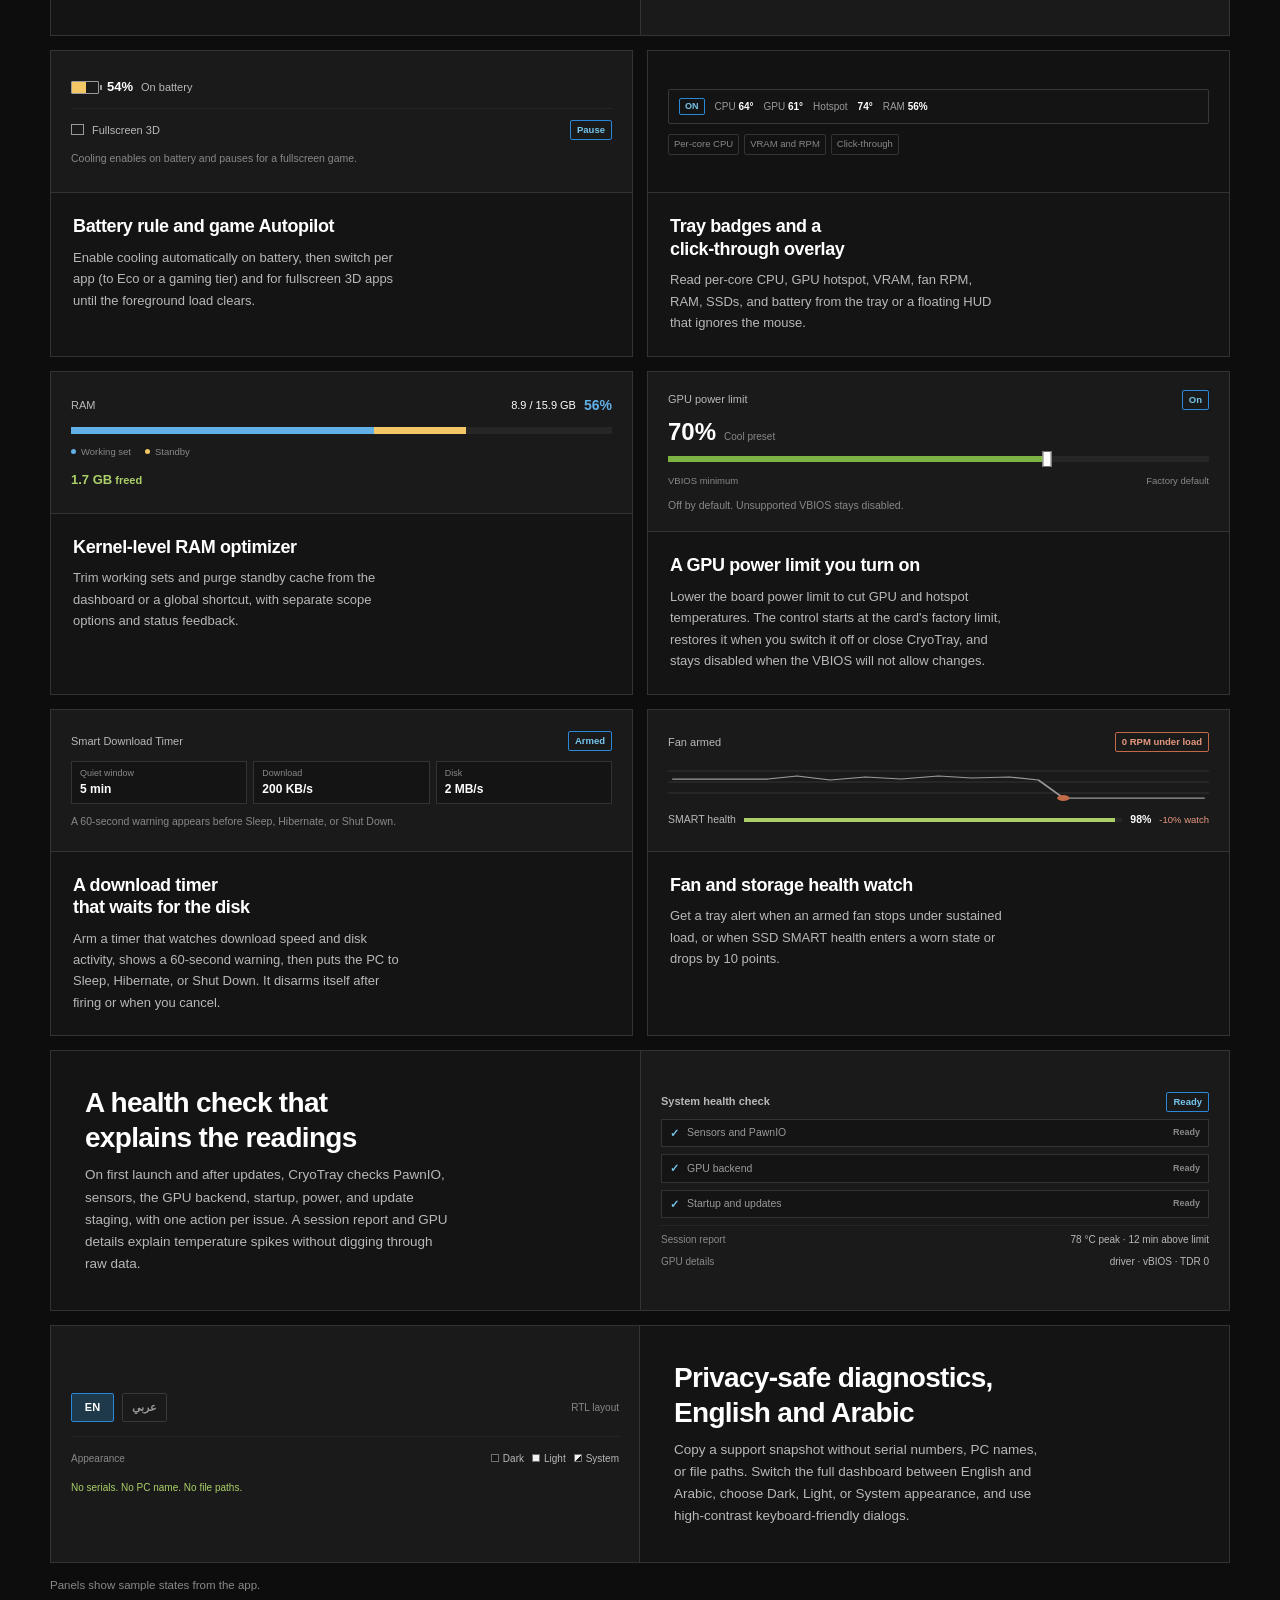
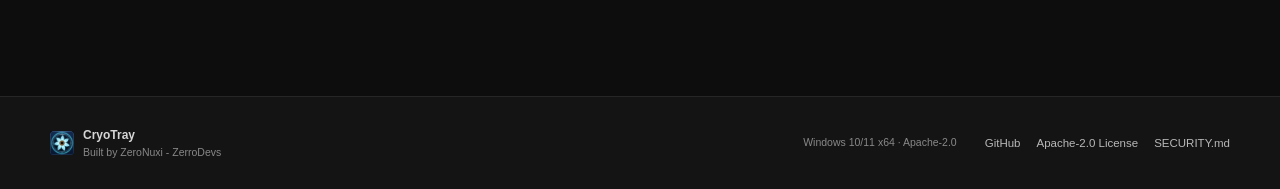
==== commit d4d41bf8: "release: prepare v0.0.107 Add Eco and Work power profiles, Manage Profiles & pinned Windows PC power" ====
--- a/docs/index.html
+++ b/docs/index.html
@@ -483,9 +483,9 @@
             <p class="section-copy" data-i18n="release.body">Use the installer or the portable archive. Both builds come from the project's GitHub Releases page.</p>
 
             <div class="release-meta">
-              <span class="release-version" id="release-version" dir="ltr">v0.0.106</span>
+              <span class="release-version" id="release-version" dir="ltr">v0.0.107</span>
               <span class="meta-separator" aria-hidden="true">·</span>
-              <time id="release-date" datetime="2026-11-26T00:18:57Z">Nov 26, 2026</time>
+              <time id="release-date" datetime="2026-11-26T04:20:00Z">Nov 26, 2026</time>
               <span class="meta-separator" aria-hidden="true">·</span>
               <span>Windows 10/11 x64</span>
               <span class="meta-separator" aria-hidden="true">·</span>
@@ -496,33 +496,33 @@
 
             <p class="release-status" id="release-status" role="status" aria-live="polite" data-i18n="release.statusLoading">Checking the latest release on GitHub.</p>
             <noscript>
-              <p class="release-status is-fallback" data-i18n="release.noscript">JavaScript is off. These links point to the current known release, v0.0.106.</p>
+              <p class="release-status is-fallback" data-i18n="release.noscript">JavaScript is off. These links point to the current known release, v0.0.107.</p>
             </noscript>
 
             <a class="text-link releases-link" href="https://github.com/ZerroDevs/CryoTray/releases" target="_blank" rel="noopener" data-i18n="release.allReleases">All releases on GitHub</a>
           </div>
 
           <div class="download-actions">
-            <a class="download-option is-primary" id="download-setup" href="https://github.com/ZerroDevs/CryoTray/releases/download/v0.0.106/CryoTray-Setup-0.0.106.exe" target="_blank" rel="noopener">
+            <a class="download-option is-primary" id="download-setup" href="https://github.com/ZerroDevs/CryoTray/releases/download/v0.0.107/CryoTray-Setup-0.0.107.exe" target="_blank" rel="noopener">
               <span class="download-icon" aria-hidden="true">
                 <svg viewBox="0 0 24 24"><path d="M3 4h8v8H3zM13 4h8v8h-8zM3 14h8v6H3zM13 14h8v6h-8z"/></svg>
               </span>
               <span class="download-copy">
                 <strong data-i18n="release.installer">Windows Installer</strong>
                 <span class="download-meta"><bdi id="setup-size" dir="ltr">55.1 MB</bdi> <span aria-hidden="true">·</span> <span>.exe</span></span>
-                <code class="file-name" id="setup-filename" dir="ltr">CryoTray-Setup-0.0.106.exe</code>
+                <code class="file-name" id="setup-filename" dir="ltr">CryoTray-Setup-0.0.107.exe</code>
               </span>
               <span class="download-action" data-i18n="release.download">Download</span>
             </a>
 
-            <a class="download-option" id="download-zip" href="https://github.com/ZerroDevs/CryoTray/releases/download/v0.0.106/CryoTray-0.0.106-win-x64.zip" target="_blank" rel="noopener">
+            <a class="download-option" id="download-zip" href="https://github.com/ZerroDevs/CryoTray/releases/download/v0.0.107/CryoTray-0.0.107-win-x64.zip" target="_blank" rel="noopener">
               <span class="download-icon" aria-hidden="true">
                 <svg viewBox="0 0 24 24"><path d="M5 3h14v18H5zM9 3v4h2V3M9 7v4h2V7M9 11v4h2v-4M9 15v4h2v-4M8 21h8"/></svg>
               </span>
               <span class="download-copy">
                 <strong data-i18n="release.portable">Portable Archive</strong>
                 <span class="download-meta"><bdi id="zip-size" dir="ltr">82.5 MB</bdi> <span aria-hidden="true">·</span> <span>.zip</span></span>
-                <code class="file-name" id="zip-filename" dir="ltr">CryoTray-0.0.106-win-x64.zip</code>
+                <code class="file-name" id="zip-filename" dir="ltr">CryoTray-0.0.107-win-x64.zip</code>
               </span>
               <span class="download-action" data-i18n="release.download">Download</span>
             </a>
@@ -531,11 +531,11 @@
               <summary data-i18n="release.verifySummary">Verify the SHA-256 checksum</summary>
               <div class="checksum-body">
                 <p data-i18n="release.verifyBody">Download the matching .sha256 file, then run this in PowerShell and compare both hash values.</p>
-                <pre><code id="checksum-command" dir="ltr">Get-FileHash .\CryoTray-Setup-0.0.106.exe -Algorithm SHA256</code></pre>
+                <pre><code id="checksum-command" dir="ltr">Get-FileHash .\CryoTray-Setup-0.0.107.exe -Algorithm SHA256</code></pre>
                 <div class="checksum-actions">
                   <button class="btn btn-quiet" id="copy-checksum" type="button" data-i18n="release.copy">Copy command</button>
-                  <a class="text-link" id="setup-sha-link" href="https://github.com/ZerroDevs/CryoTray/releases/download/v0.0.106/CryoTray-Setup-0.0.106.exe.sha256" target="_blank" rel="noopener" data-i18n="release.installerHash">Installer hash file</a>
-                  <a class="text-link" id="zip-sha-link" href="https://github.com/ZerroDevs/CryoTray/releases/download/v0.0.106/CryoTray-0.0.106-win-x64.zip.sha256" target="_blank" rel="noopener" data-i18n="release.archiveHash">Archive hash file</a>
+                  <a class="text-link" id="setup-sha-link" href="https://github.com/ZerroDevs/CryoTray/releases/download/v0.0.107/CryoTray-Setup-0.0.107.exe.sha256" target="_blank" rel="noopener" data-i18n="release.installerHash">Installer hash file</a>
+                  <a class="text-link" id="zip-sha-link" href="https://github.com/ZerroDevs/CryoTray/releases/download/v0.0.107/CryoTray-0.0.107-win-x64.zip.sha256" target="_blank" rel="noopener" data-i18n="release.archiveHash">Archive hash file</a>
                 </div>
                 <p class="copy-status" id="copy-status" role="status" aria-live="polite"></p>
               </div>
@@ -558,7 +558,7 @@
         <header class="section-head features-head">
           <div>
             <h2 data-i18n="features.title">Nine jobs, one tray icon.</h2>
-            <p class="section-copy" data-i18n="features.body">Cooling, telemetry, cleanup, diagnostics, opt-in power limits, and health checks live in the same Windows app. No cloud account and no separate dashboard service.</p>
+            <p class="section-copy" data-i18n="features.body">Cooling profiles, boost-limit visibility, telemetry, cleanup, diagnostics, opt-in power limits, and health checks live in the same Windows app. No cloud account and no separate dashboard service.</p>
           </div>
         </header>
 
@@ -566,7 +566,7 @@
           <article class="feature-card feature-wide">
             <div class="feature-copy">
               <h3 data-i18n="features.coolingTitle">One-click Cooling Mode and timed pauses</h3>
-              <p data-i18n="features.coolingBody">Switch the power plan from the panel or tray. Pause Cooling Mode for 15 minutes, 30 minutes, or one hour, and let it resume on its own.</p>
+              <p data-i18n="features.coolingBody">Switch across eight CryoTray presets (including Eco and Work) or pinned Windows plans from the panel or tray. Pause Cooling Mode for 15 minutes, 30 minutes, or one hour, and let it resume on its own.</p>
             </div>
             <div class="feature-visual pause-visual" aria-hidden="true">
               <div class="visual-top">
@@ -604,7 +604,7 @@
             </div>
             <div class="feature-copy">
               <h3 data-i18n="features.batteryTitle">Battery rule and game Autopilot</h3>
-              <p data-i18n="features.batteryBody">Enable cooling automatically on battery, then pause it for whitelisted games and fullscreen 3D apps until the foreground load clears.</p>
+              <p data-i18n="features.batteryBody">Enable cooling automatically on battery, then switch per app (to Eco or a gaming tier) and for fullscreen 3D apps until the foreground load clears.</p>
             </div>
           </article>
 
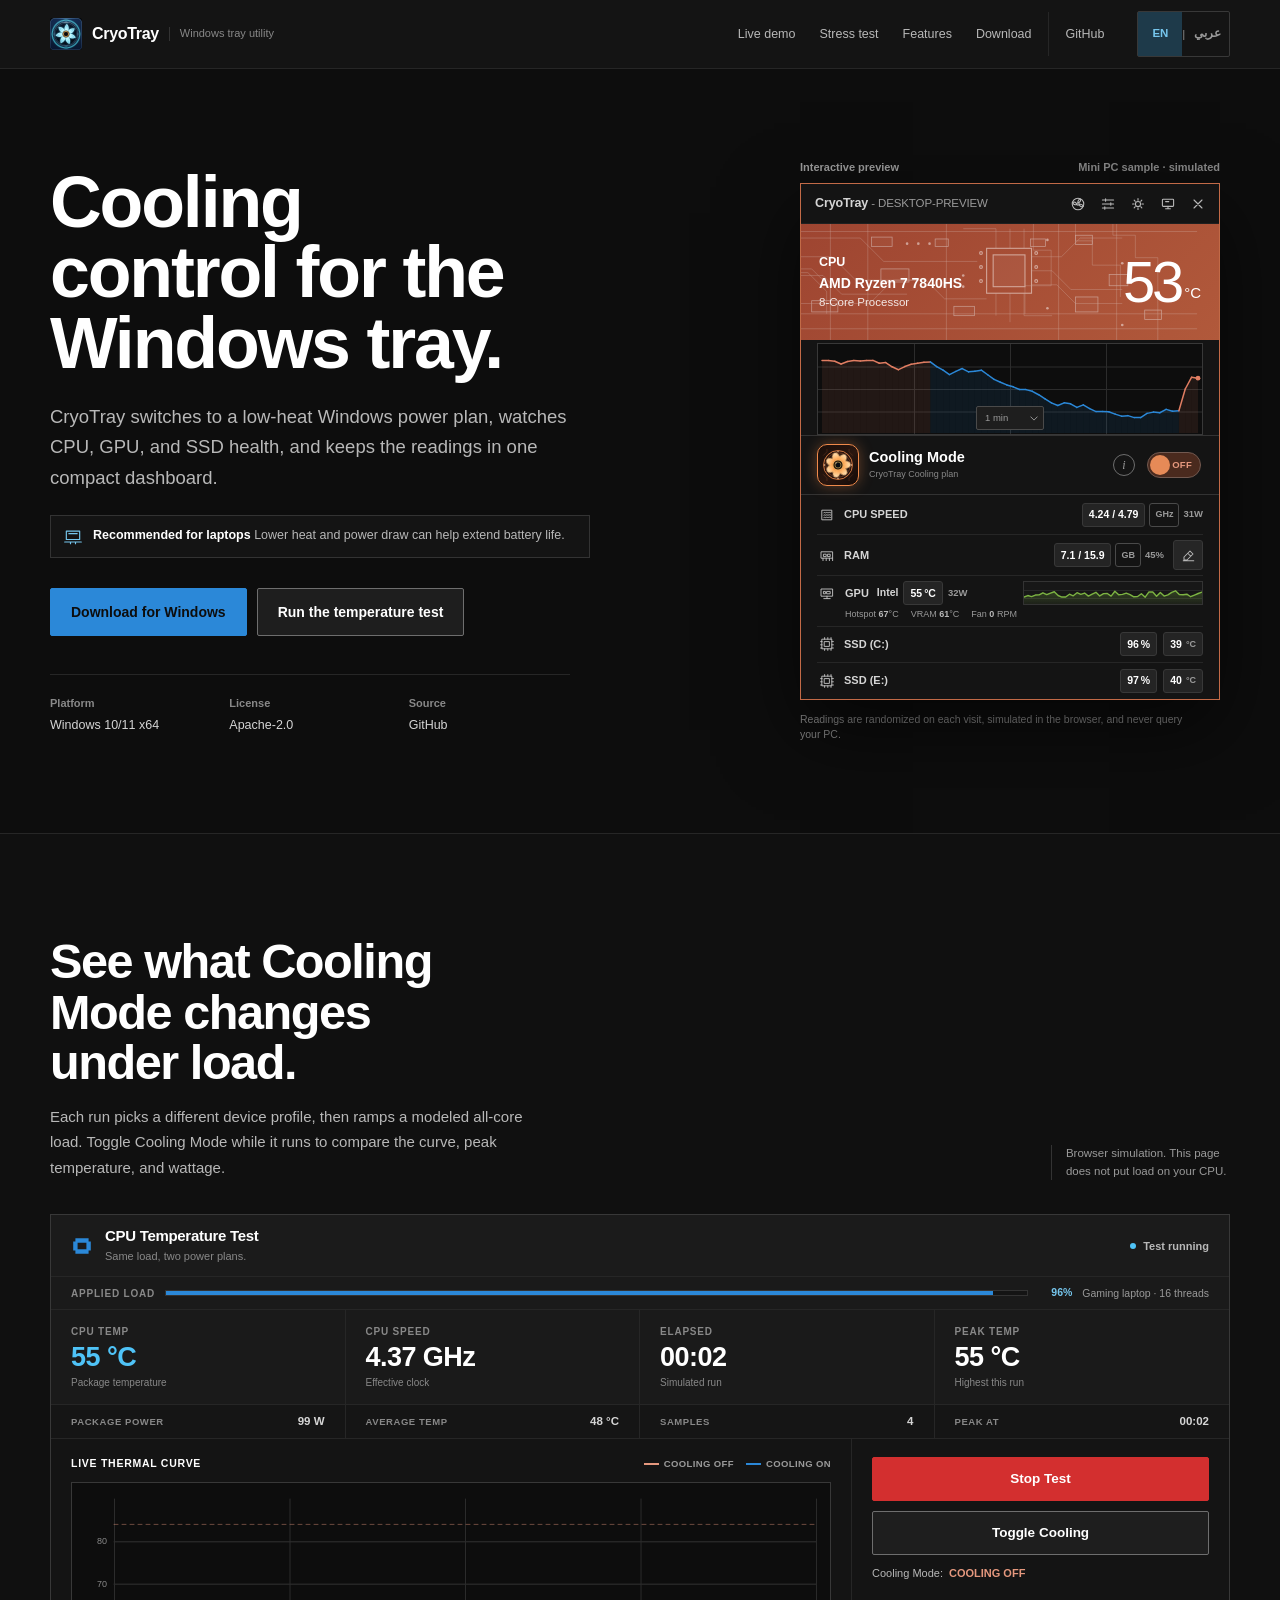
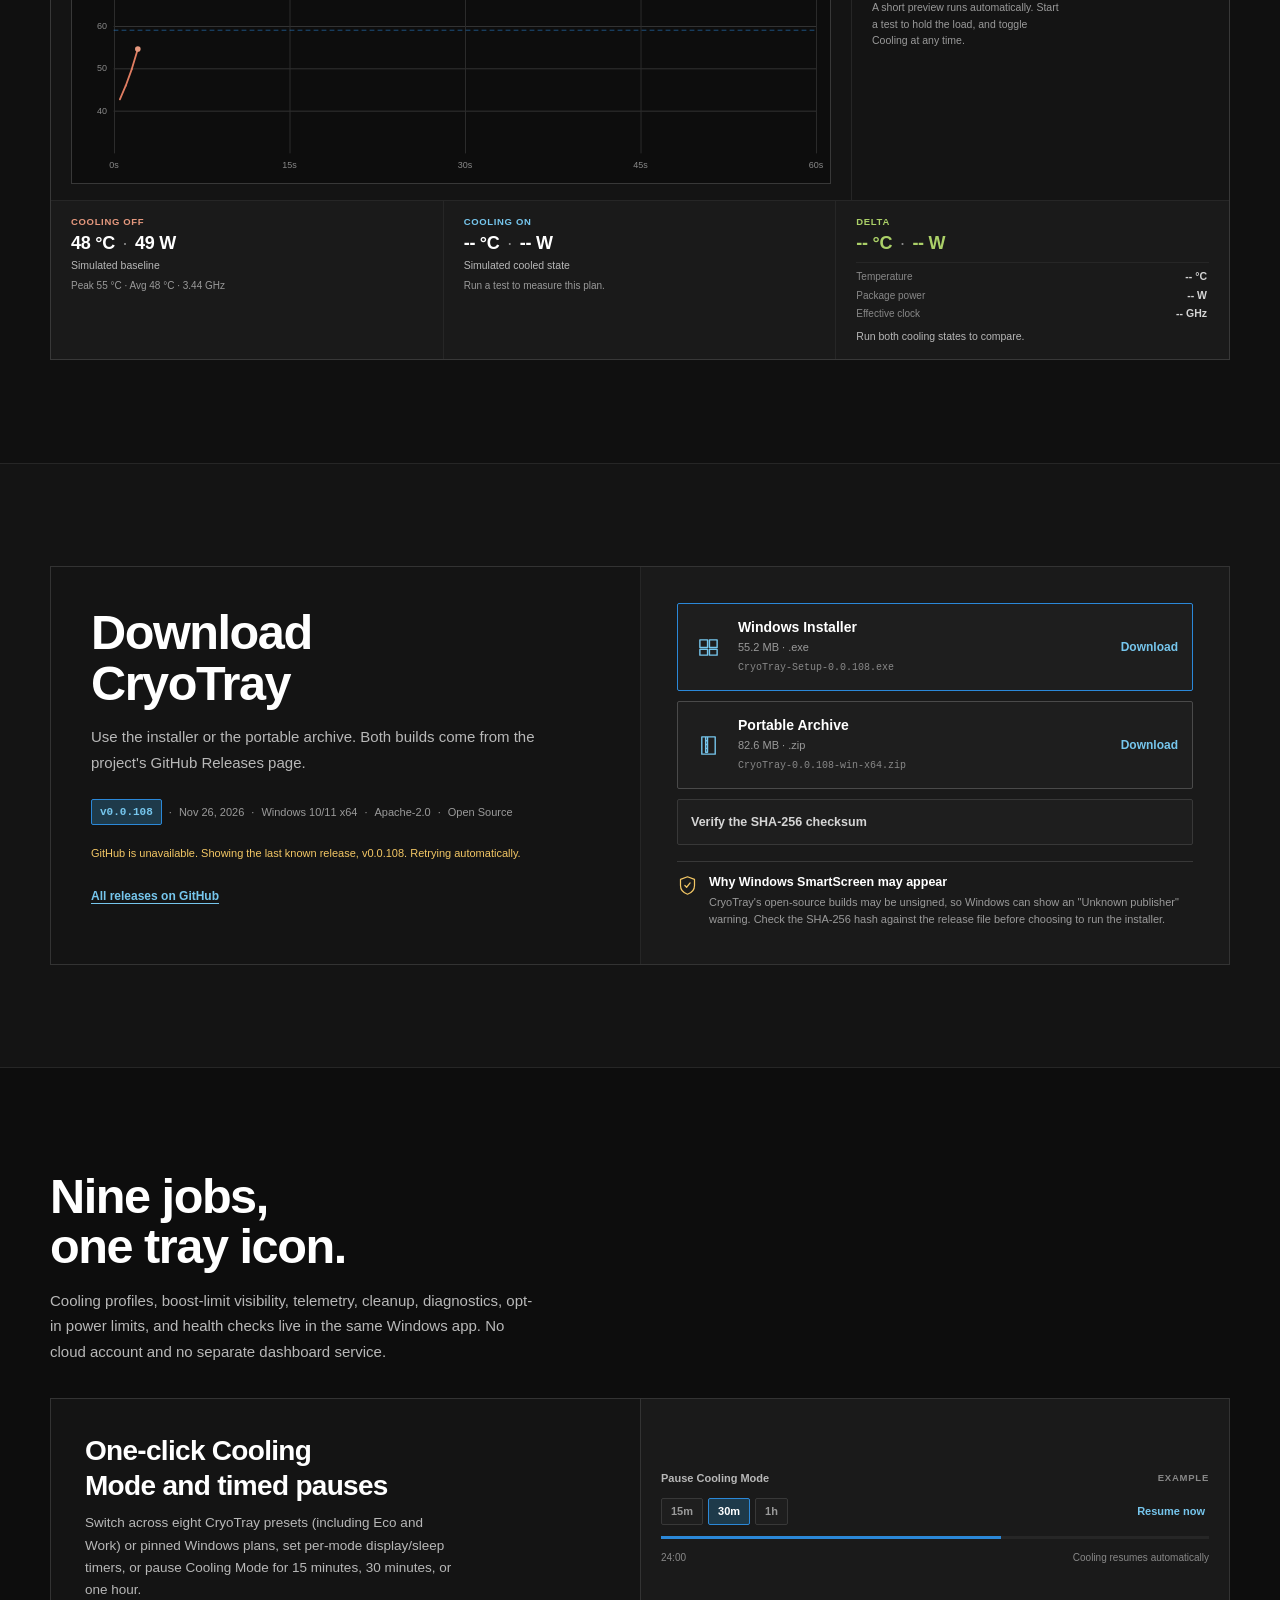
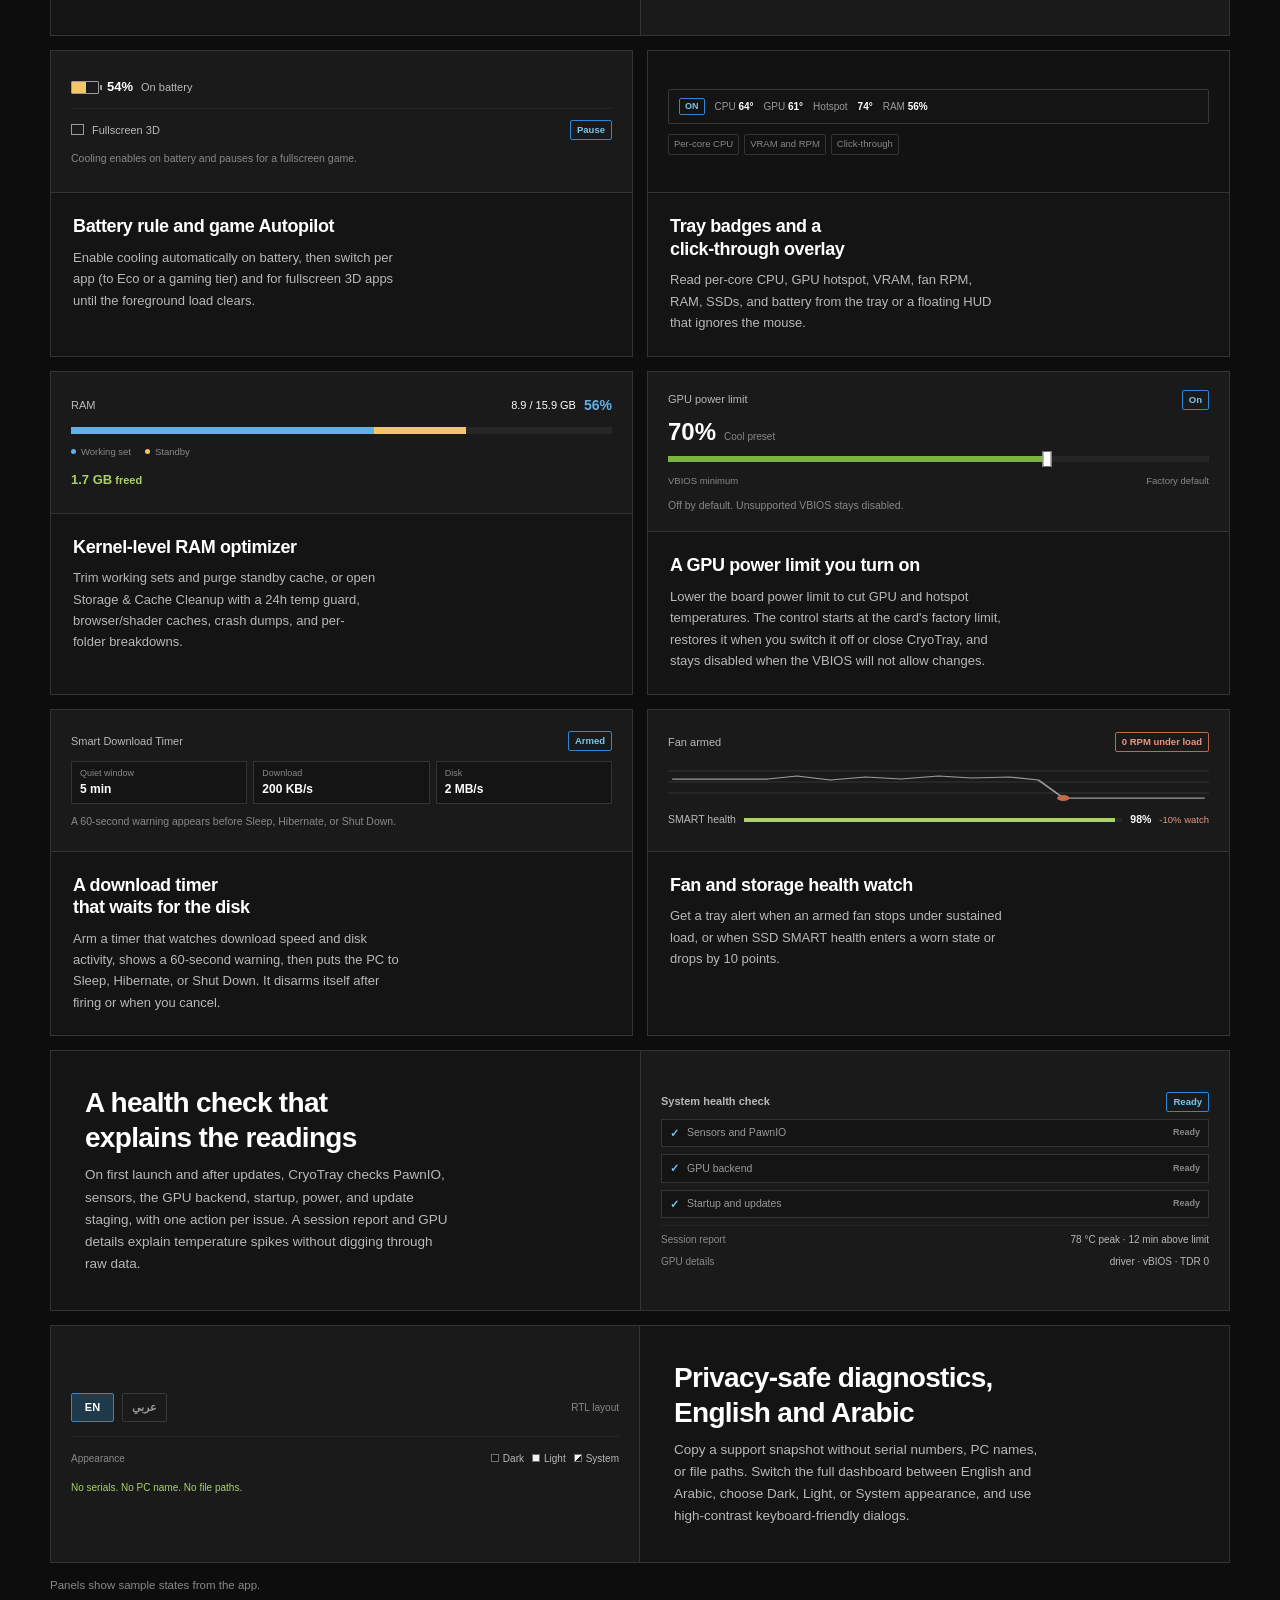
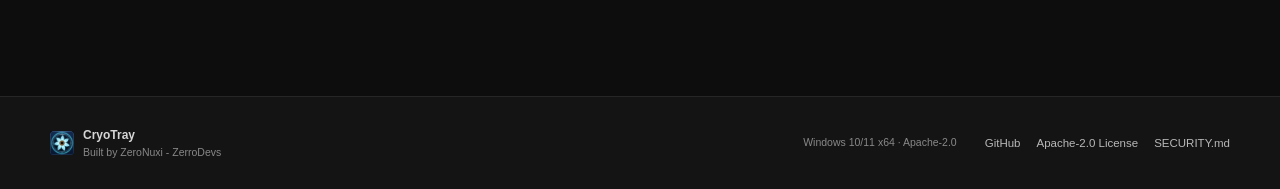
==== commit b3c436e2: "release: prepare v0.0.108 Ship per-mode sleep and display timeout overrides, dashboard polish and sn" ====
--- a/docs/index.html
+++ b/docs/index.html
@@ -483,9 +483,9 @@
             <p class="section-copy" data-i18n="release.body">Use the installer or the portable archive. Both builds come from the project's GitHub Releases page.</p>
 
             <div class="release-meta">
-              <span class="release-version" id="release-version" dir="ltr">v0.0.107</span>
+              <span class="release-version" id="release-version" dir="ltr">v0.0.108</span>
               <span class="meta-separator" aria-hidden="true">·</span>
-              <time id="release-date" datetime="2026-11-26T04:20:00Z">Nov 26, 2026</time>
+              <time id="release-date" datetime="2026-11-26T18:25:00Z">Nov 26, 2026</time>
               <span class="meta-separator" aria-hidden="true">·</span>
               <span>Windows 10/11 x64</span>
               <span class="meta-separator" aria-hidden="true">·</span>
@@ -496,33 +496,33 @@
 
             <p class="release-status" id="release-status" role="status" aria-live="polite" data-i18n="release.statusLoading">Checking the latest release on GitHub.</p>
             <noscript>
-              <p class="release-status is-fallback" data-i18n="release.noscript">JavaScript is off. These links point to the current known release, v0.0.107.</p>
+              <p class="release-status is-fallback" data-i18n="release.noscript">JavaScript is off. These links point to the current known release, v0.0.108.</p>
             </noscript>
 
             <a class="text-link releases-link" href="https://github.com/ZerroDevs/CryoTray/releases" target="_blank" rel="noopener" data-i18n="release.allReleases">All releases on GitHub</a>
           </div>
 
           <div class="download-actions">
-            <a class="download-option is-primary" id="download-setup" href="https://github.com/ZerroDevs/CryoTray/releases/download/v0.0.107/CryoTray-Setup-0.0.107.exe" target="_blank" rel="noopener">
+            <a class="download-option is-primary" id="download-setup" href="https://github.com/ZerroDevs/CryoTray/releases/download/v0.0.108/CryoTray-Setup-0.0.108.exe" target="_blank" rel="noopener">
               <span class="download-icon" aria-hidden="true">
                 <svg viewBox="0 0 24 24"><path d="M3 4h8v8H3zM13 4h8v8h-8zM3 14h8v6H3zM13 14h8v6h-8z"/></svg>
               </span>
               <span class="download-copy">
                 <strong data-i18n="release.installer">Windows Installer</strong>
                 <span class="download-meta"><bdi id="setup-size" dir="ltr">55.1 MB</bdi> <span aria-hidden="true">·</span> <span>.exe</span></span>
-                <code class="file-name" id="setup-filename" dir="ltr">CryoTray-Setup-0.0.107.exe</code>
+                <code class="file-name" id="setup-filename" dir="ltr">CryoTray-Setup-0.0.108.exe</code>
               </span>
               <span class="download-action" data-i18n="release.download">Download</span>
             </a>
 
-            <a class="download-option" id="download-zip" href="https://github.com/ZerroDevs/CryoTray/releases/download/v0.0.107/CryoTray-0.0.107-win-x64.zip" target="_blank" rel="noopener">
+            <a class="download-option" id="download-zip" href="https://github.com/ZerroDevs/CryoTray/releases/download/v0.0.108/CryoTray-0.0.108-win-x64.zip" target="_blank" rel="noopener">
               <span class="download-icon" aria-hidden="true">
                 <svg viewBox="0 0 24 24"><path d="M5 3h14v18H5zM9 3v4h2V3M9 7v4h2V7M9 11v4h2v-4M9 15v4h2v-4M8 21h8"/></svg>
               </span>
               <span class="download-copy">
                 <strong data-i18n="release.portable">Portable Archive</strong>
                 <span class="download-meta"><bdi id="zip-size" dir="ltr">82.5 MB</bdi> <span aria-hidden="true">·</span> <span>.zip</span></span>
-                <code class="file-name" id="zip-filename" dir="ltr">CryoTray-0.0.107-win-x64.zip</code>
+                <code class="file-name" id="zip-filename" dir="ltr">CryoTray-0.0.108-win-x64.zip</code>
               </span>
               <span class="download-action" data-i18n="release.download">Download</span>
             </a>
@@ -531,11 +531,11 @@
               <summary data-i18n="release.verifySummary">Verify the SHA-256 checksum</summary>
               <div class="checksum-body">
                 <p data-i18n="release.verifyBody">Download the matching .sha256 file, then run this in PowerShell and compare both hash values.</p>
-                <pre><code id="checksum-command" dir="ltr">Get-FileHash .\CryoTray-Setup-0.0.107.exe -Algorithm SHA256</code></pre>
+                <pre><code id="checksum-command" dir="ltr">Get-FileHash .\CryoTray-Setup-0.0.108.exe -Algorithm SHA256</code></pre>
                 <div class="checksum-actions">
                   <button class="btn btn-quiet" id="copy-checksum" type="button" data-i18n="release.copy">Copy command</button>
-                  <a class="text-link" id="setup-sha-link" href="https://github.com/ZerroDevs/CryoTray/releases/download/v0.0.107/CryoTray-Setup-0.0.107.exe.sha256" target="_blank" rel="noopener" data-i18n="release.installerHash">Installer hash file</a>
-                  <a class="text-link" id="zip-sha-link" href="https://github.com/ZerroDevs/CryoTray/releases/download/v0.0.107/CryoTray-0.0.107-win-x64.zip.sha256" target="_blank" rel="noopener" data-i18n="release.archiveHash">Archive hash file</a>
+                  <a class="text-link" id="setup-sha-link" href="https://github.com/ZerroDevs/CryoTray/releases/download/v0.0.108/CryoTray-Setup-0.0.108.exe.sha256" target="_blank" rel="noopener" data-i18n="release.installerHash">Installer hash file</a>
+                  <a class="text-link" id="zip-sha-link" href="https://github.com/ZerroDevs/CryoTray/releases/download/v0.0.108/CryoTray-0.0.108-win-x64.zip.sha256" target="_blank" rel="noopener" data-i18n="release.archiveHash">Archive hash file</a>
                 </div>
                 <p class="copy-status" id="copy-status" role="status" aria-live="polite"></p>
               </div>
@@ -566,7 +566,7 @@
           <article class="feature-card feature-wide">
             <div class="feature-copy">
               <h3 data-i18n="features.coolingTitle">One-click Cooling Mode and timed pauses</h3>
-              <p data-i18n="features.coolingBody">Switch across eight CryoTray presets (including Eco and Work) or pinned Windows plans from the panel or tray. Pause Cooling Mode for 15 minutes, 30 minutes, or one hour, and let it resume on its own.</p>
+              <p data-i18n="features.coolingBody">Switch across eight CryoTray presets (including Eco and Work) or pinned Windows plans, set per-mode display/sleep timers, or pause Cooling Mode for 15 minutes, 30 minutes, or one hour.</p>
             </div>
             <div class="feature-visual pause-visual" aria-hidden="true">
               <div class="visual-top">
@@ -645,7 +645,7 @@
             </div>
             <div class="feature-copy">
               <h3 data-i18n="features.ramTitle">Kernel-level RAM optimizer</h3>
-              <p data-i18n="features.ramBody">Trim working sets and purge standby cache from the dashboard or a global shortcut, with separate scope options and status feedback.</p>
+              <p data-i18n="features.ramBody">Trim working sets and purge standby cache, or open Storage &amp; Cache Cleanup with a 24h temp guard, browser/shader caches, crash dumps, and per-folder breakdowns.</p>
             </div>
           </article>
 
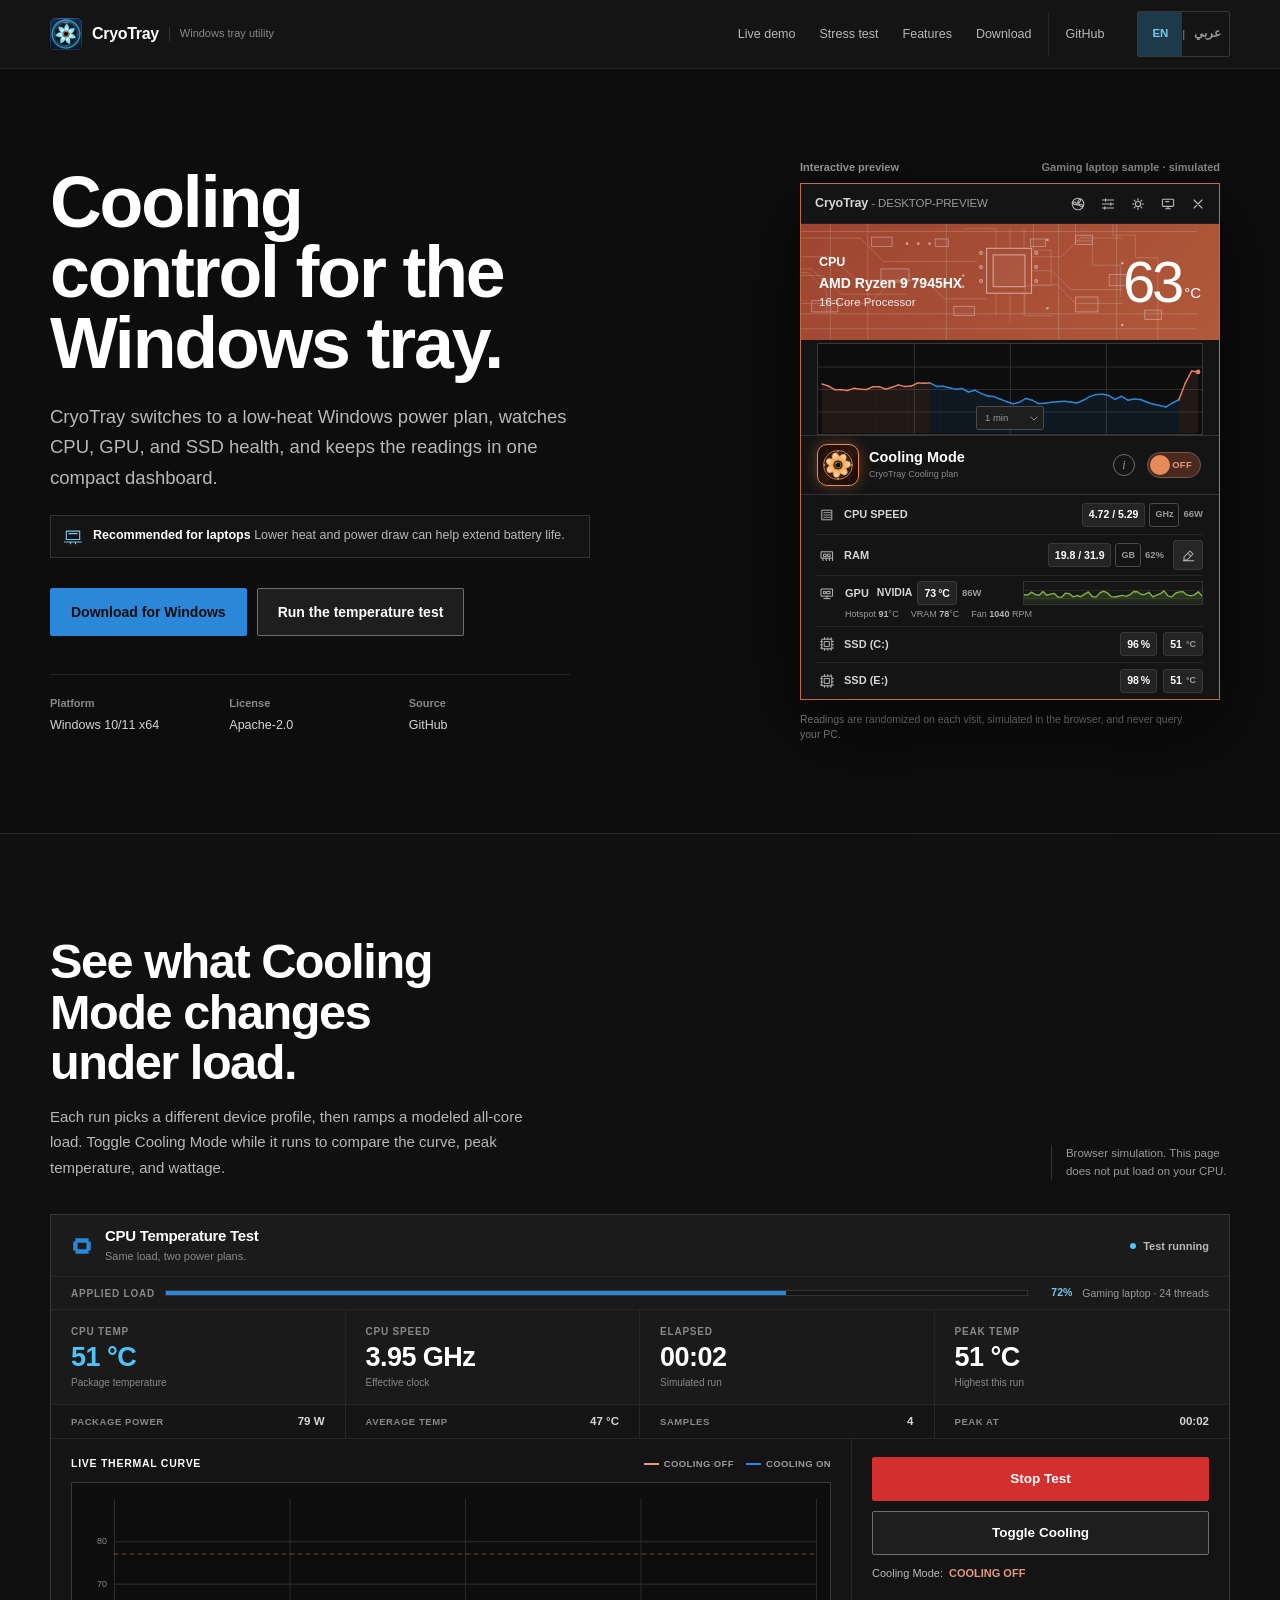
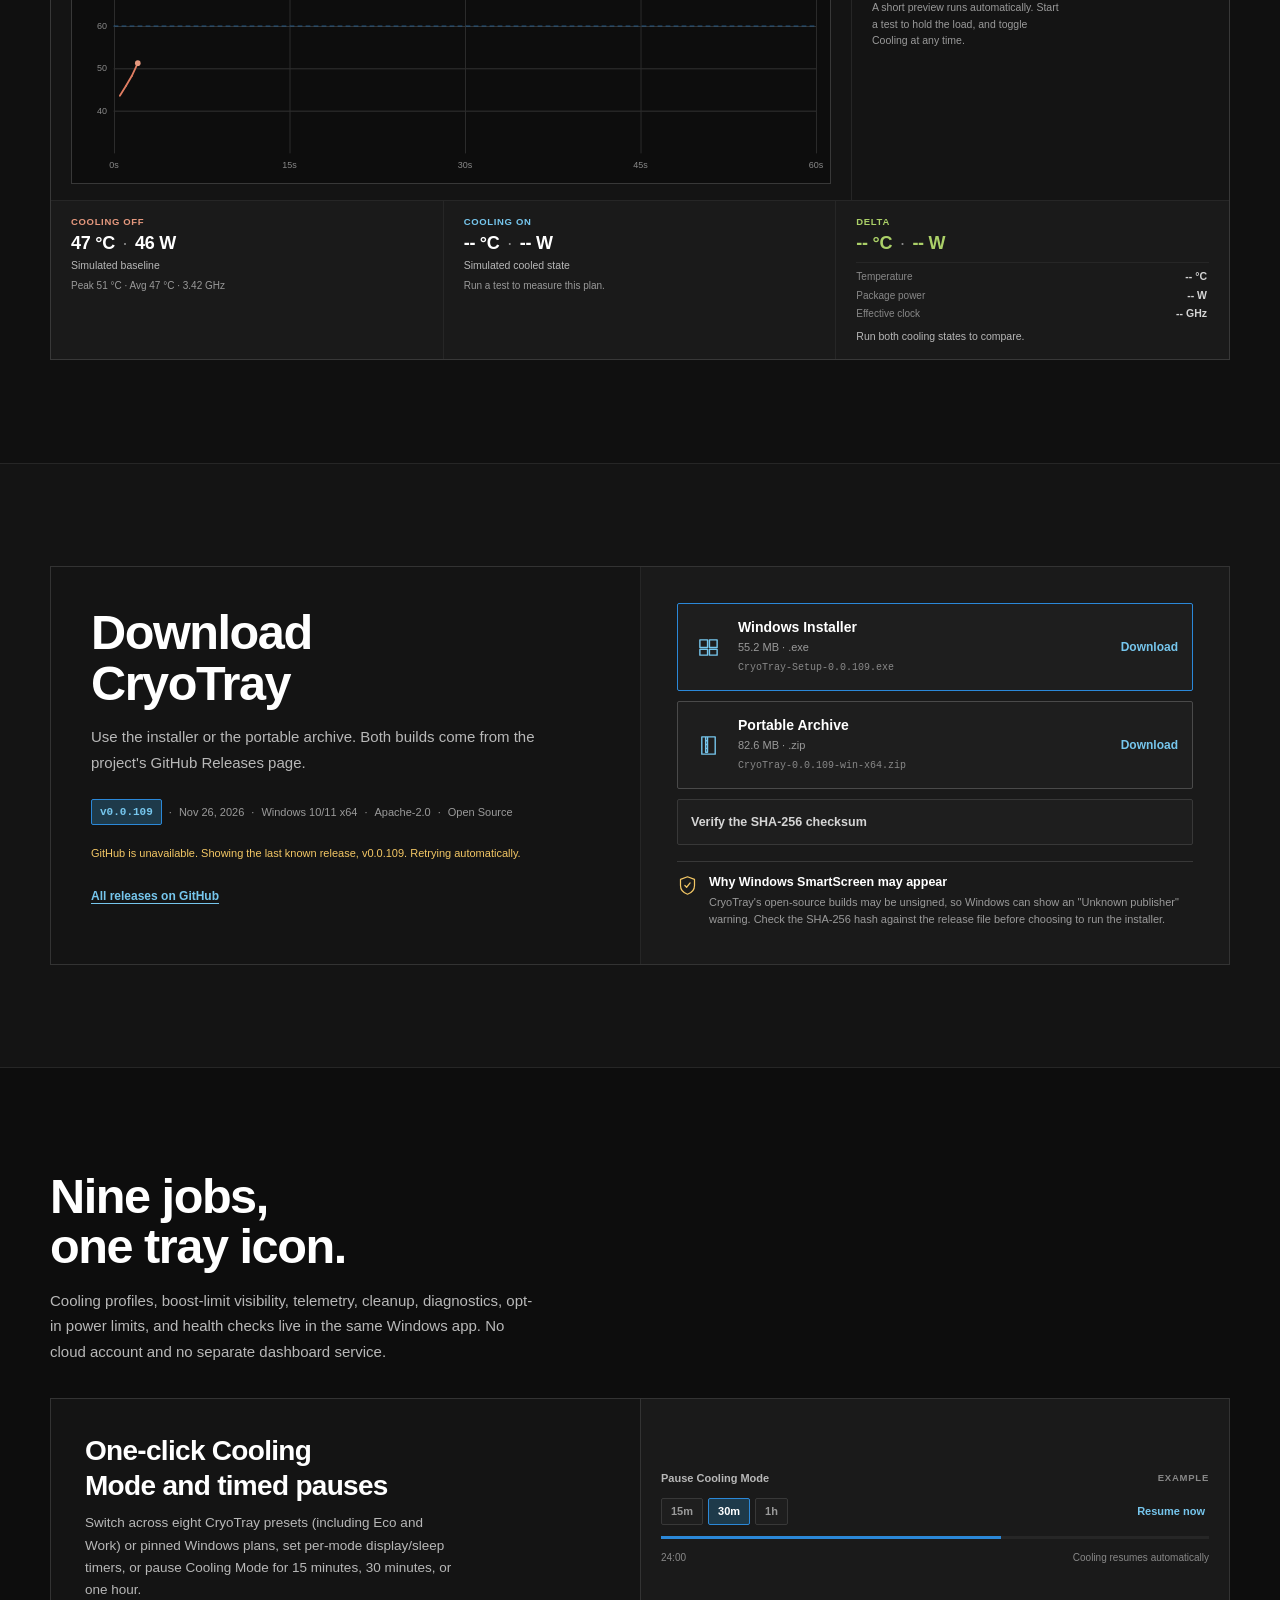
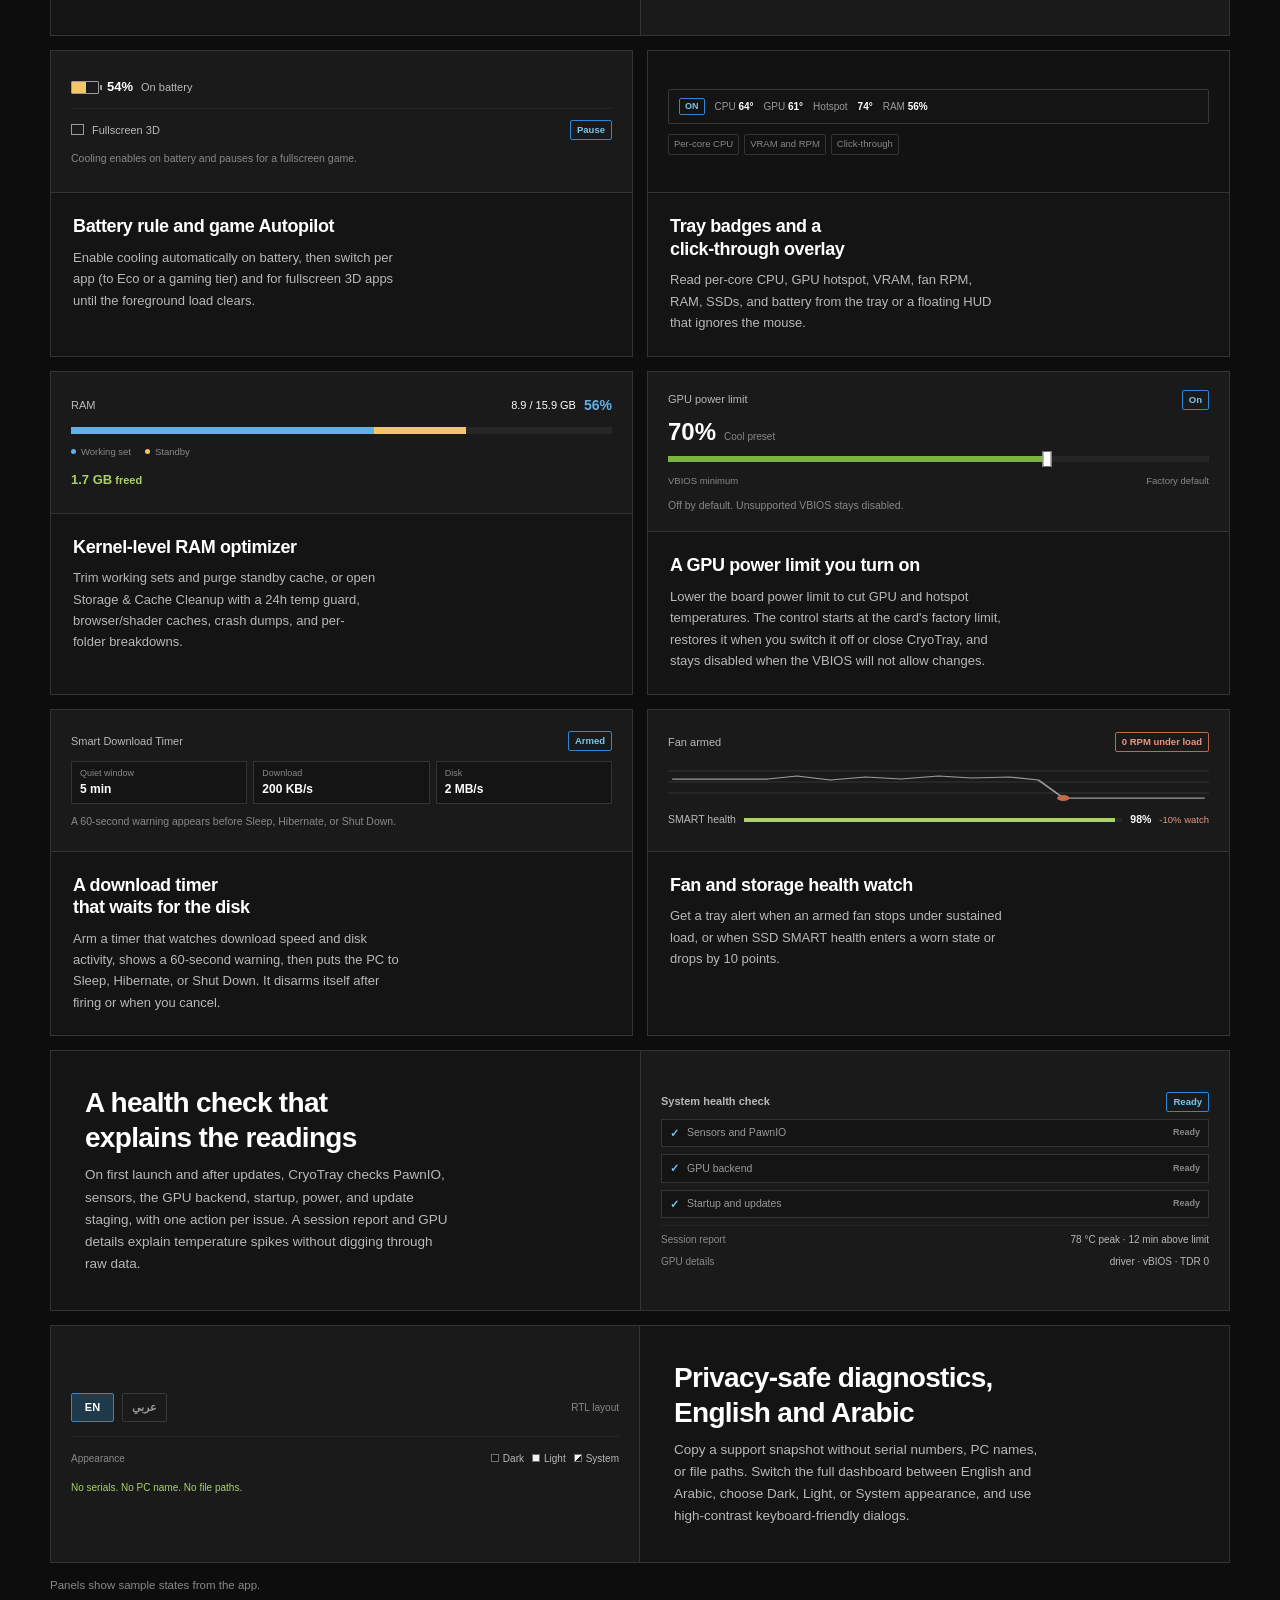
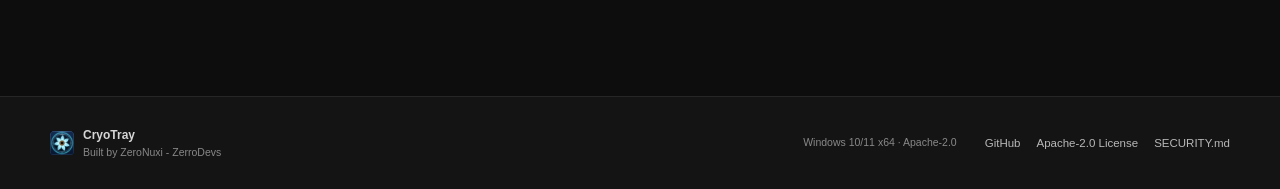
==== commit 9afe9a8b: "release: prepare v0.0.109 - Idle memory trim & timer gating (MemoryTrimService, PowerPlanService,   " ====
--- a/docs/index.html
+++ b/docs/index.html
@@ -483,9 +483,9 @@
             <p class="section-copy" data-i18n="release.body">Use the installer or the portable archive. Both builds come from the project's GitHub Releases page.</p>
 
             <div class="release-meta">
-              <span class="release-version" id="release-version" dir="ltr">v0.0.108</span>
+              <span class="release-version" id="release-version" dir="ltr">v0.0.109</span>
               <span class="meta-separator" aria-hidden="true">·</span>
-              <time id="release-date" datetime="2026-11-26T18:25:00Z">Nov 26, 2026</time>
+              <time id="release-date" datetime="2026-11-26T22:00:00Z">Nov 26, 2026</time>
               <span class="meta-separator" aria-hidden="true">·</span>
               <span>Windows 10/11 x64</span>
               <span class="meta-separator" aria-hidden="true">·</span>
@@ -496,33 +496,33 @@
 
             <p class="release-status" id="release-status" role="status" aria-live="polite" data-i18n="release.statusLoading">Checking the latest release on GitHub.</p>
             <noscript>
-              <p class="release-status is-fallback" data-i18n="release.noscript">JavaScript is off. These links point to the current known release, v0.0.108.</p>
+              <p class="release-status is-fallback" data-i18n="release.noscript">JavaScript is off. These links point to the current known release, v0.0.109.</p>
             </noscript>
 
             <a class="text-link releases-link" href="https://github.com/ZerroDevs/CryoTray/releases" target="_blank" rel="noopener" data-i18n="release.allReleases">All releases on GitHub</a>
           </div>
 
           <div class="download-actions">
-            <a class="download-option is-primary" id="download-setup" href="https://github.com/ZerroDevs/CryoTray/releases/download/v0.0.108/CryoTray-Setup-0.0.108.exe" target="_blank" rel="noopener">
+            <a class="download-option is-primary" id="download-setup" href="https://github.com/ZerroDevs/CryoTray/releases/download/v0.0.109/CryoTray-Setup-0.0.109.exe" target="_blank" rel="noopener">
               <span class="download-icon" aria-hidden="true">
                 <svg viewBox="0 0 24 24"><path d="M3 4h8v8H3zM13 4h8v8h-8zM3 14h8v6H3zM13 14h8v6h-8z"/></svg>
               </span>
               <span class="download-copy">
                 <strong data-i18n="release.installer">Windows Installer</strong>
                 <span class="download-meta"><bdi id="setup-size" dir="ltr">55.1 MB</bdi> <span aria-hidden="true">·</span> <span>.exe</span></span>
-                <code class="file-name" id="setup-filename" dir="ltr">CryoTray-Setup-0.0.108.exe</code>
+                <code class="file-name" id="setup-filename" dir="ltr">CryoTray-Setup-0.0.109.exe</code>
               </span>
               <span class="download-action" data-i18n="release.download">Download</span>
             </a>
 
-            <a class="download-option" id="download-zip" href="https://github.com/ZerroDevs/CryoTray/releases/download/v0.0.108/CryoTray-0.0.108-win-x64.zip" target="_blank" rel="noopener">
+            <a class="download-option" id="download-zip" href="https://github.com/ZerroDevs/CryoTray/releases/download/v0.0.109/CryoTray-0.0.109-win-x64.zip" target="_blank" rel="noopener">
               <span class="download-icon" aria-hidden="true">
                 <svg viewBox="0 0 24 24"><path d="M5 3h14v18H5zM9 3v4h2V3M9 7v4h2V7M9 11v4h2v-4M9 15v4h2v-4M8 21h8"/></svg>
               </span>
               <span class="download-copy">
                 <strong data-i18n="release.portable">Portable Archive</strong>
                 <span class="download-meta"><bdi id="zip-size" dir="ltr">82.5 MB</bdi> <span aria-hidden="true">·</span> <span>.zip</span></span>
-                <code class="file-name" id="zip-filename" dir="ltr">CryoTray-0.0.108-win-x64.zip</code>
+                <code class="file-name" id="zip-filename" dir="ltr">CryoTray-0.0.109-win-x64.zip</code>
               </span>
               <span class="download-action" data-i18n="release.download">Download</span>
             </a>
@@ -531,11 +531,11 @@
               <summary data-i18n="release.verifySummary">Verify the SHA-256 checksum</summary>
               <div class="checksum-body">
                 <p data-i18n="release.verifyBody">Download the matching .sha256 file, then run this in PowerShell and compare both hash values.</p>
-                <pre><code id="checksum-command" dir="ltr">Get-FileHash .\CryoTray-Setup-0.0.108.exe -Algorithm SHA256</code></pre>
+                <pre><code id="checksum-command" dir="ltr">Get-FileHash .\CryoTray-Setup-0.0.109.exe -Algorithm SHA256</code></pre>
                 <div class="checksum-actions">
                   <button class="btn btn-quiet" id="copy-checksum" type="button" data-i18n="release.copy">Copy command</button>
-                  <a class="text-link" id="setup-sha-link" href="https://github.com/ZerroDevs/CryoTray/releases/download/v0.0.108/CryoTray-Setup-0.0.108.exe.sha256" target="_blank" rel="noopener" data-i18n="release.installerHash">Installer hash file</a>
-                  <a class="text-link" id="zip-sha-link" href="https://github.com/ZerroDevs/CryoTray/releases/download/v0.0.108/CryoTray-0.0.108-win-x64.zip.sha256" target="_blank" rel="noopener" data-i18n="release.archiveHash">Archive hash file</a>
+                  <a class="text-link" id="setup-sha-link" href="https://github.com/ZerroDevs/CryoTray/releases/download/v0.0.109/CryoTray-Setup-0.0.109.exe.sha256" target="_blank" rel="noopener" data-i18n="release.installerHash">Installer hash file</a>
+                  <a class="text-link" id="zip-sha-link" href="https://github.com/ZerroDevs/CryoTray/releases/download/v0.0.109/CryoTray-0.0.109-win-x64.zip.sha256" target="_blank" rel="noopener" data-i18n="release.archiveHash">Archive hash file</a>
                 </div>
                 <p class="copy-status" id="copy-status" role="status" aria-live="polite"></p>
               </div>
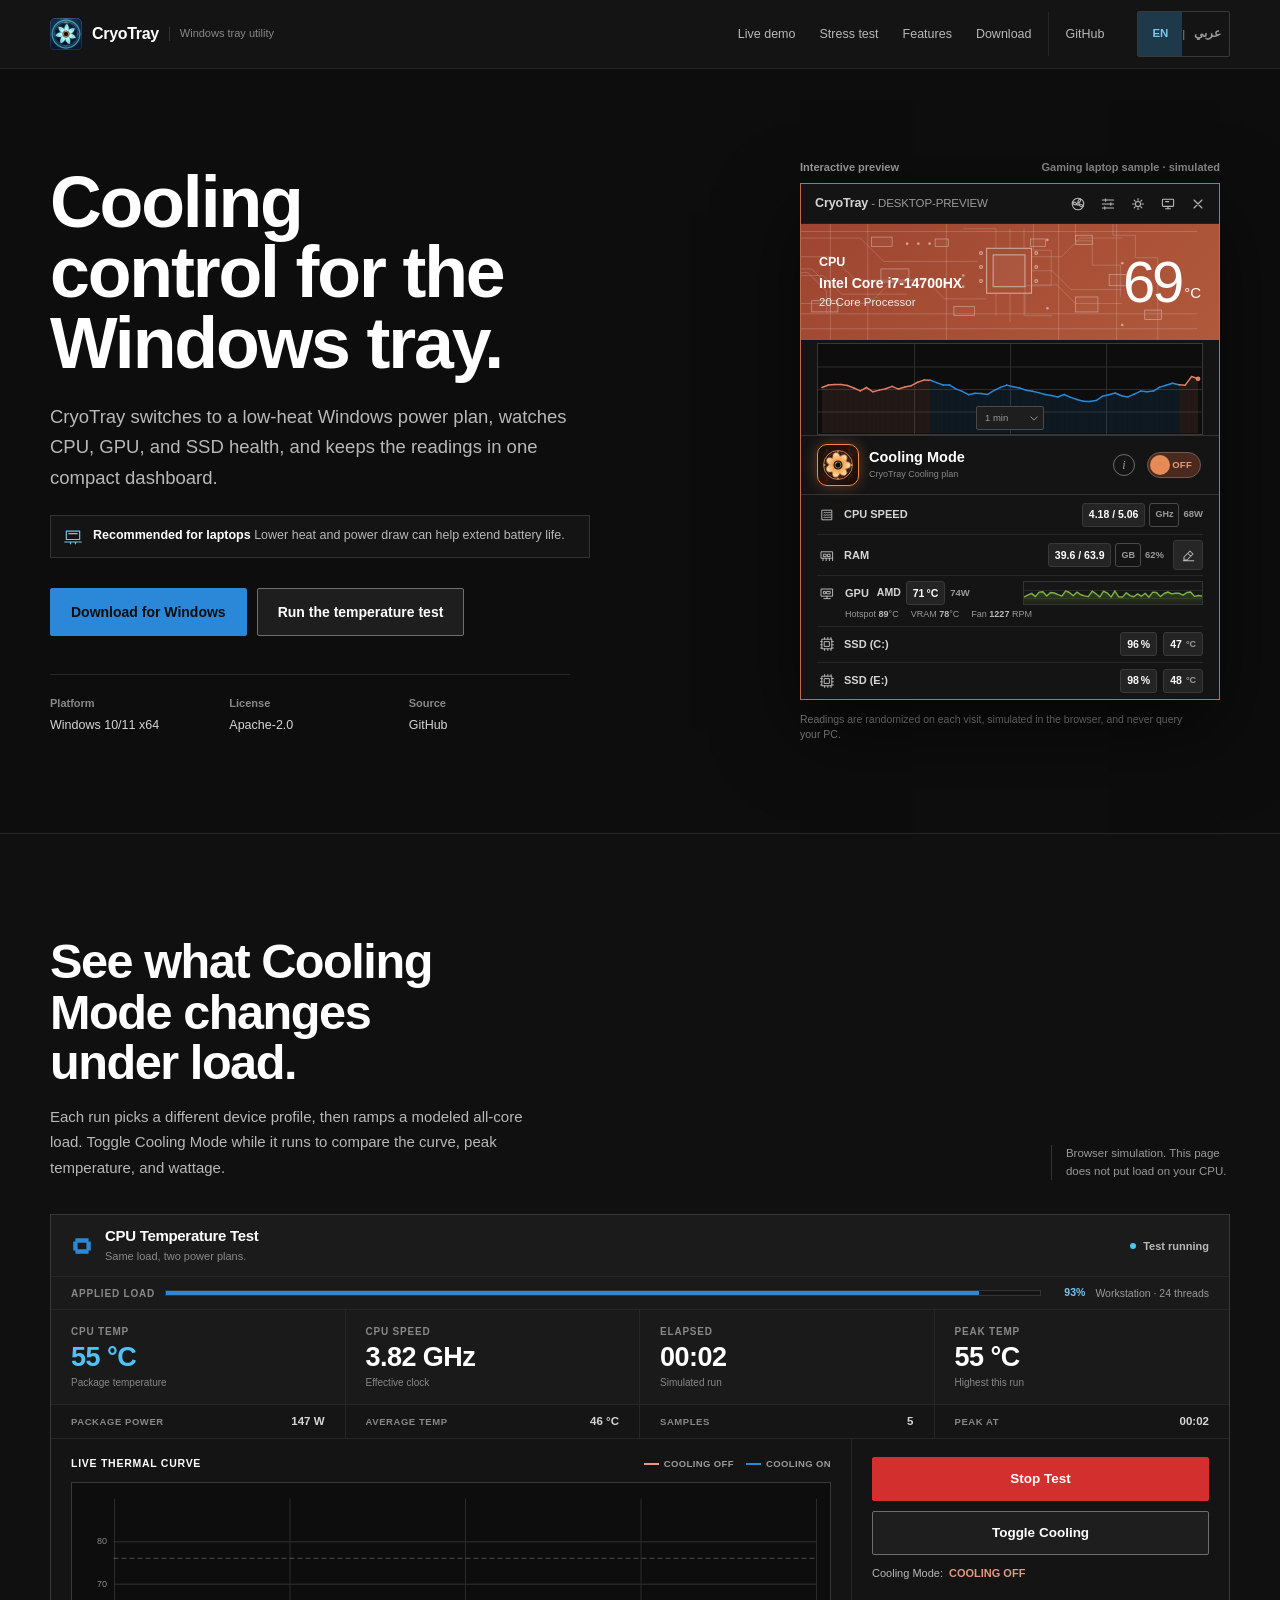
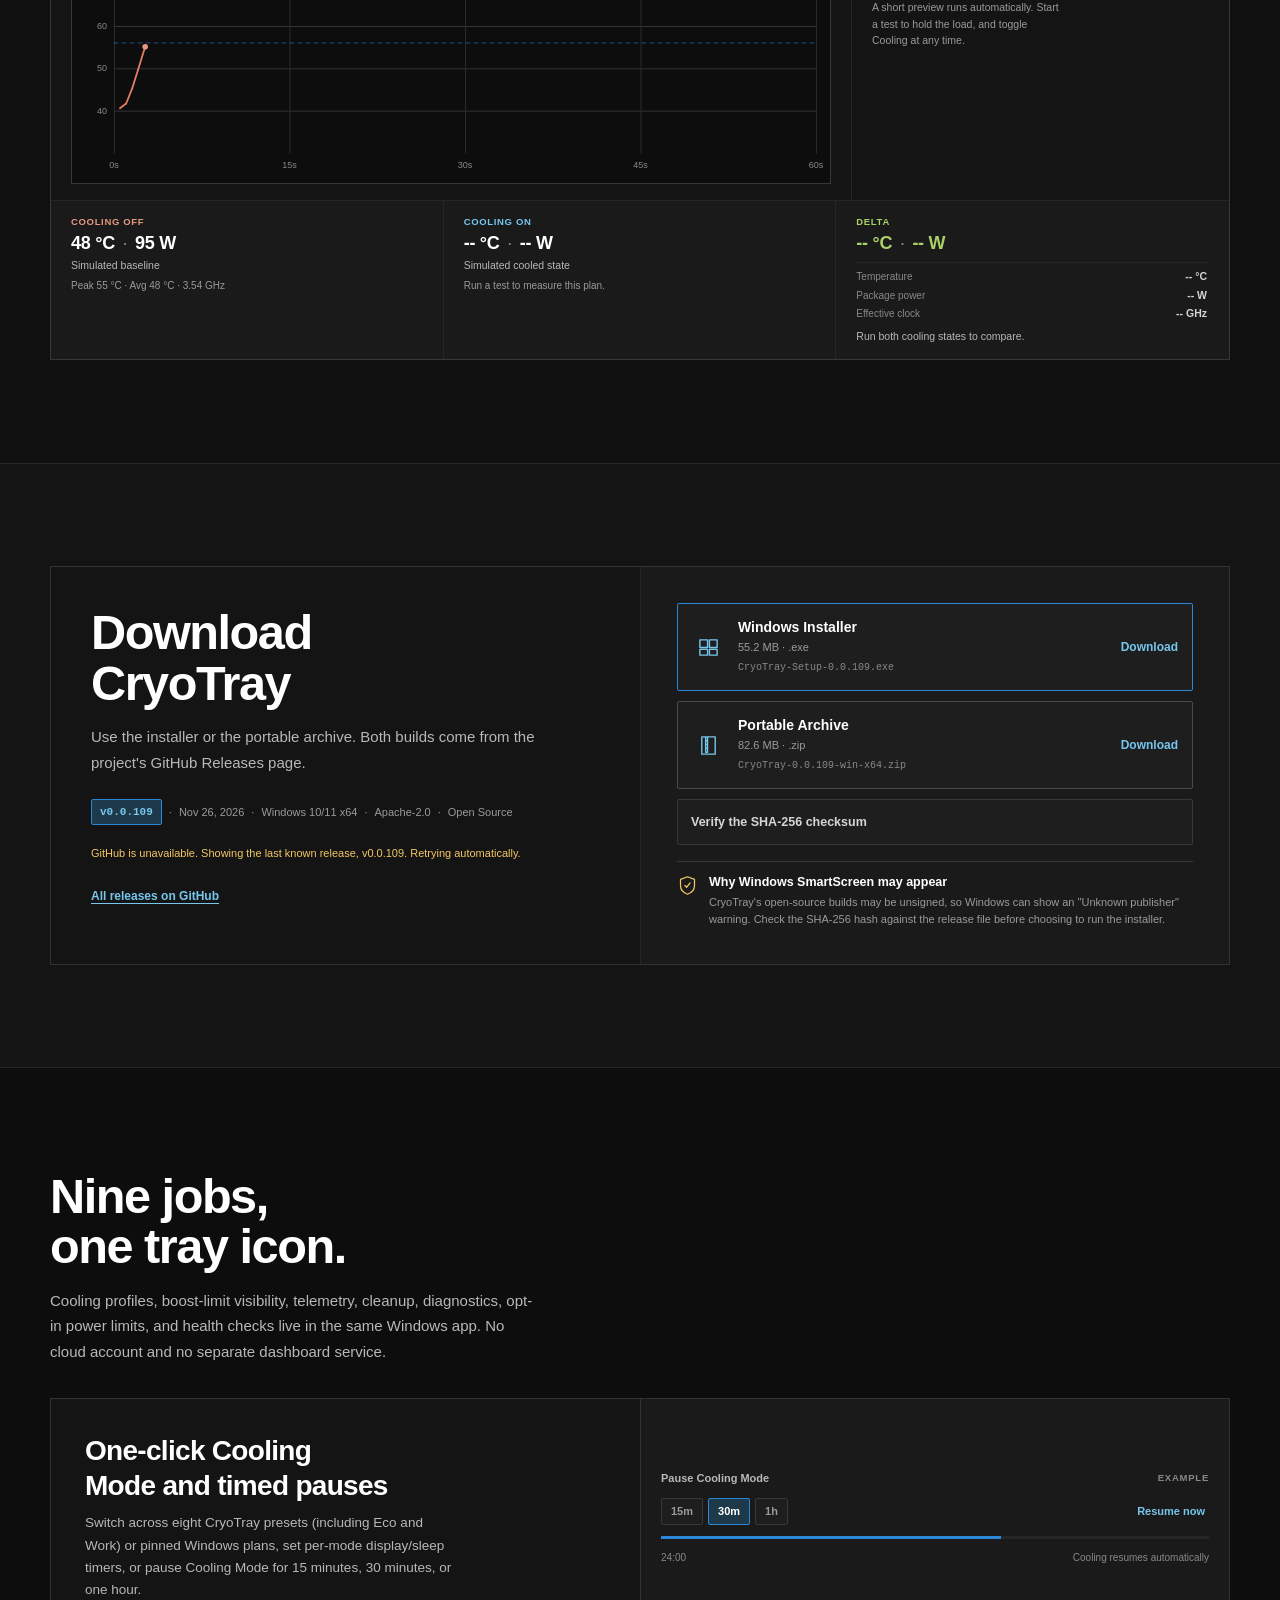
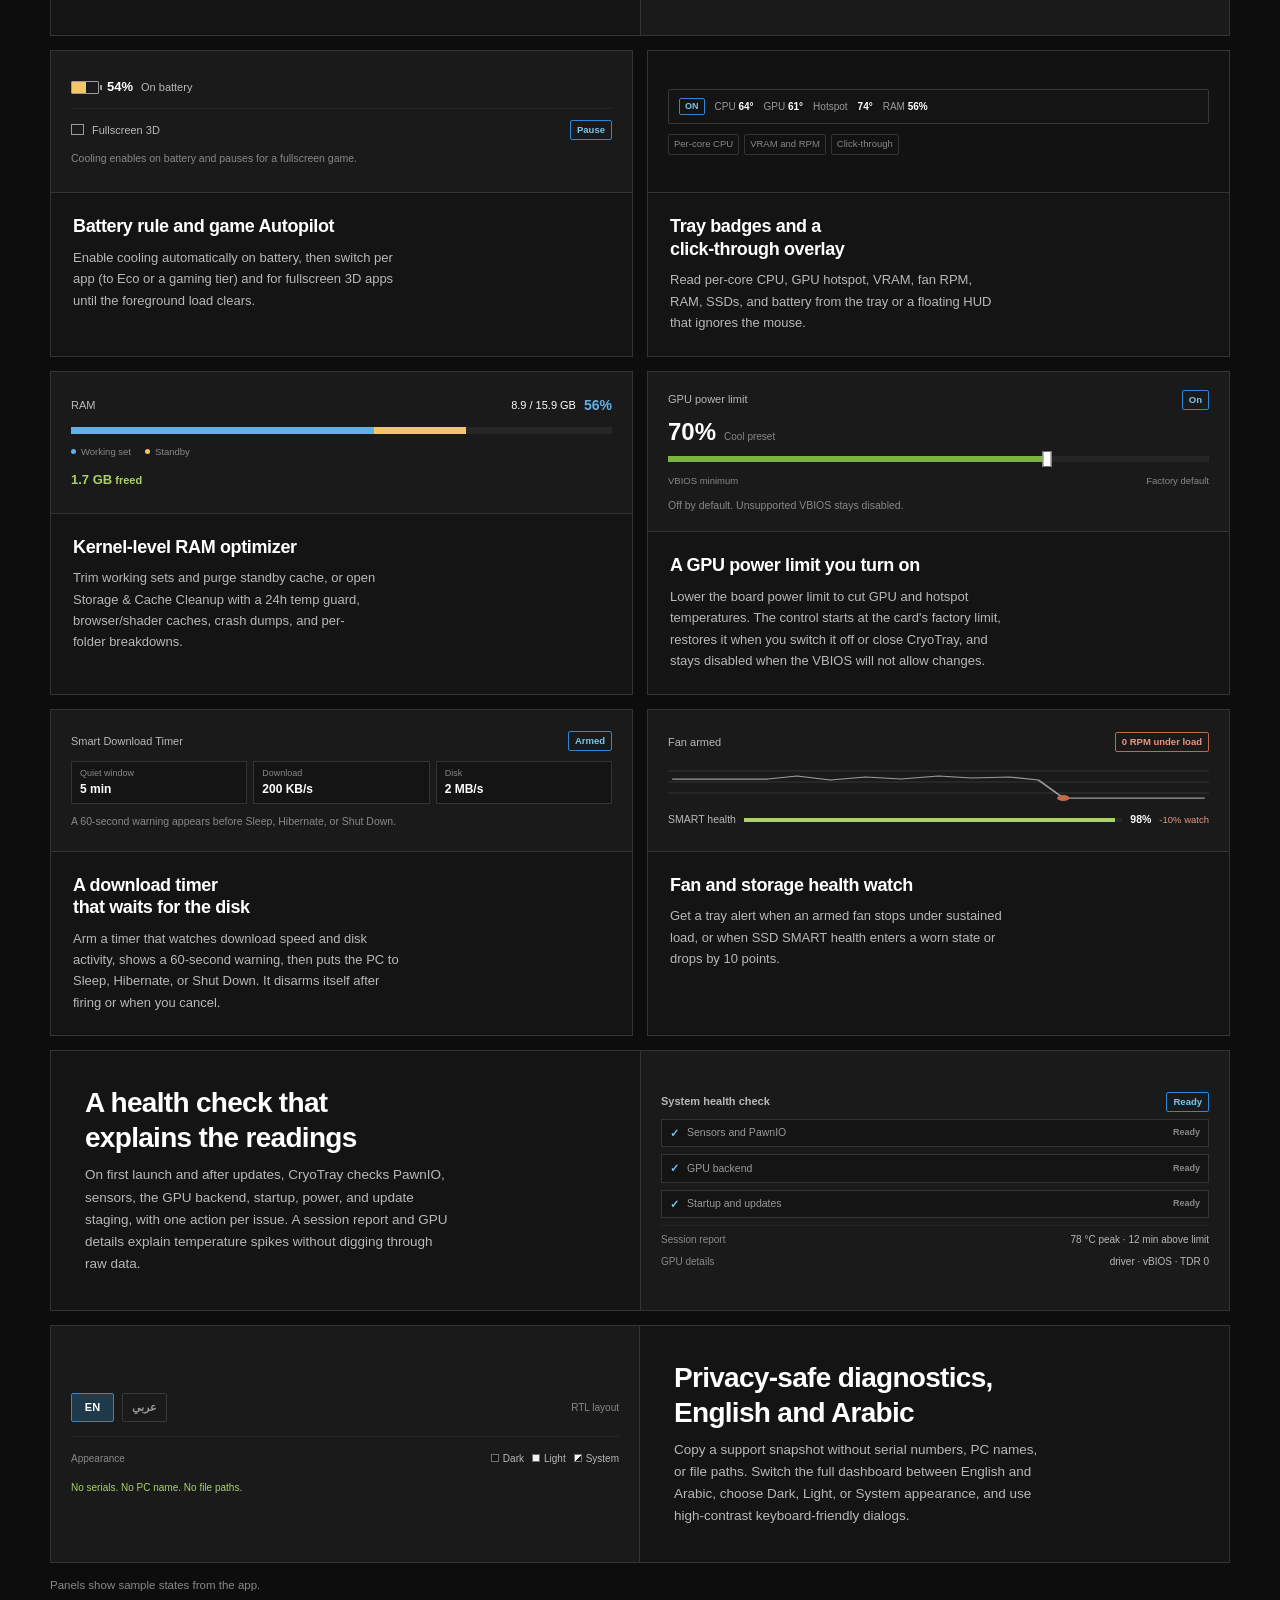
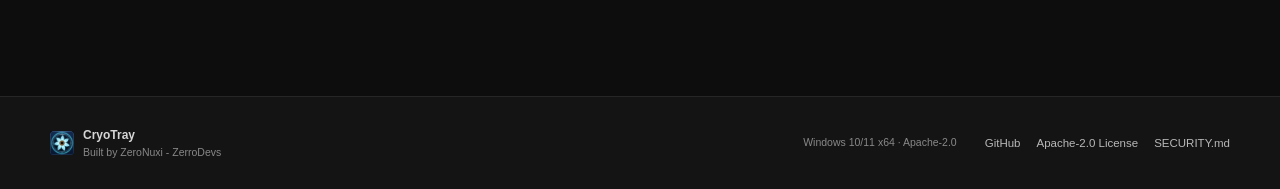
==== commit aa5983bf: "docs: seed v0.0.109 release details Update docs/js/config.js SEED_RELEASE, docs/index.html fallback " ====
--- a/docs/index.html
+++ b/docs/index.html
@@ -485,7 +485,7 @@
             <div class="release-meta">
               <span class="release-version" id="release-version" dir="ltr">v0.0.109</span>
               <span class="meta-separator" aria-hidden="true">·</span>
-              <time id="release-date" datetime="2026-11-26T22:00:00Z">Nov 26, 2026</time>
+              <time id="release-date" datetime="2026-11-26T22:00:36Z">Nov 26, 2026</time>
               <span class="meta-separator" aria-hidden="true">·</span>
               <span>Windows 10/11 x64</span>
               <span class="meta-separator" aria-hidden="true">·</span>
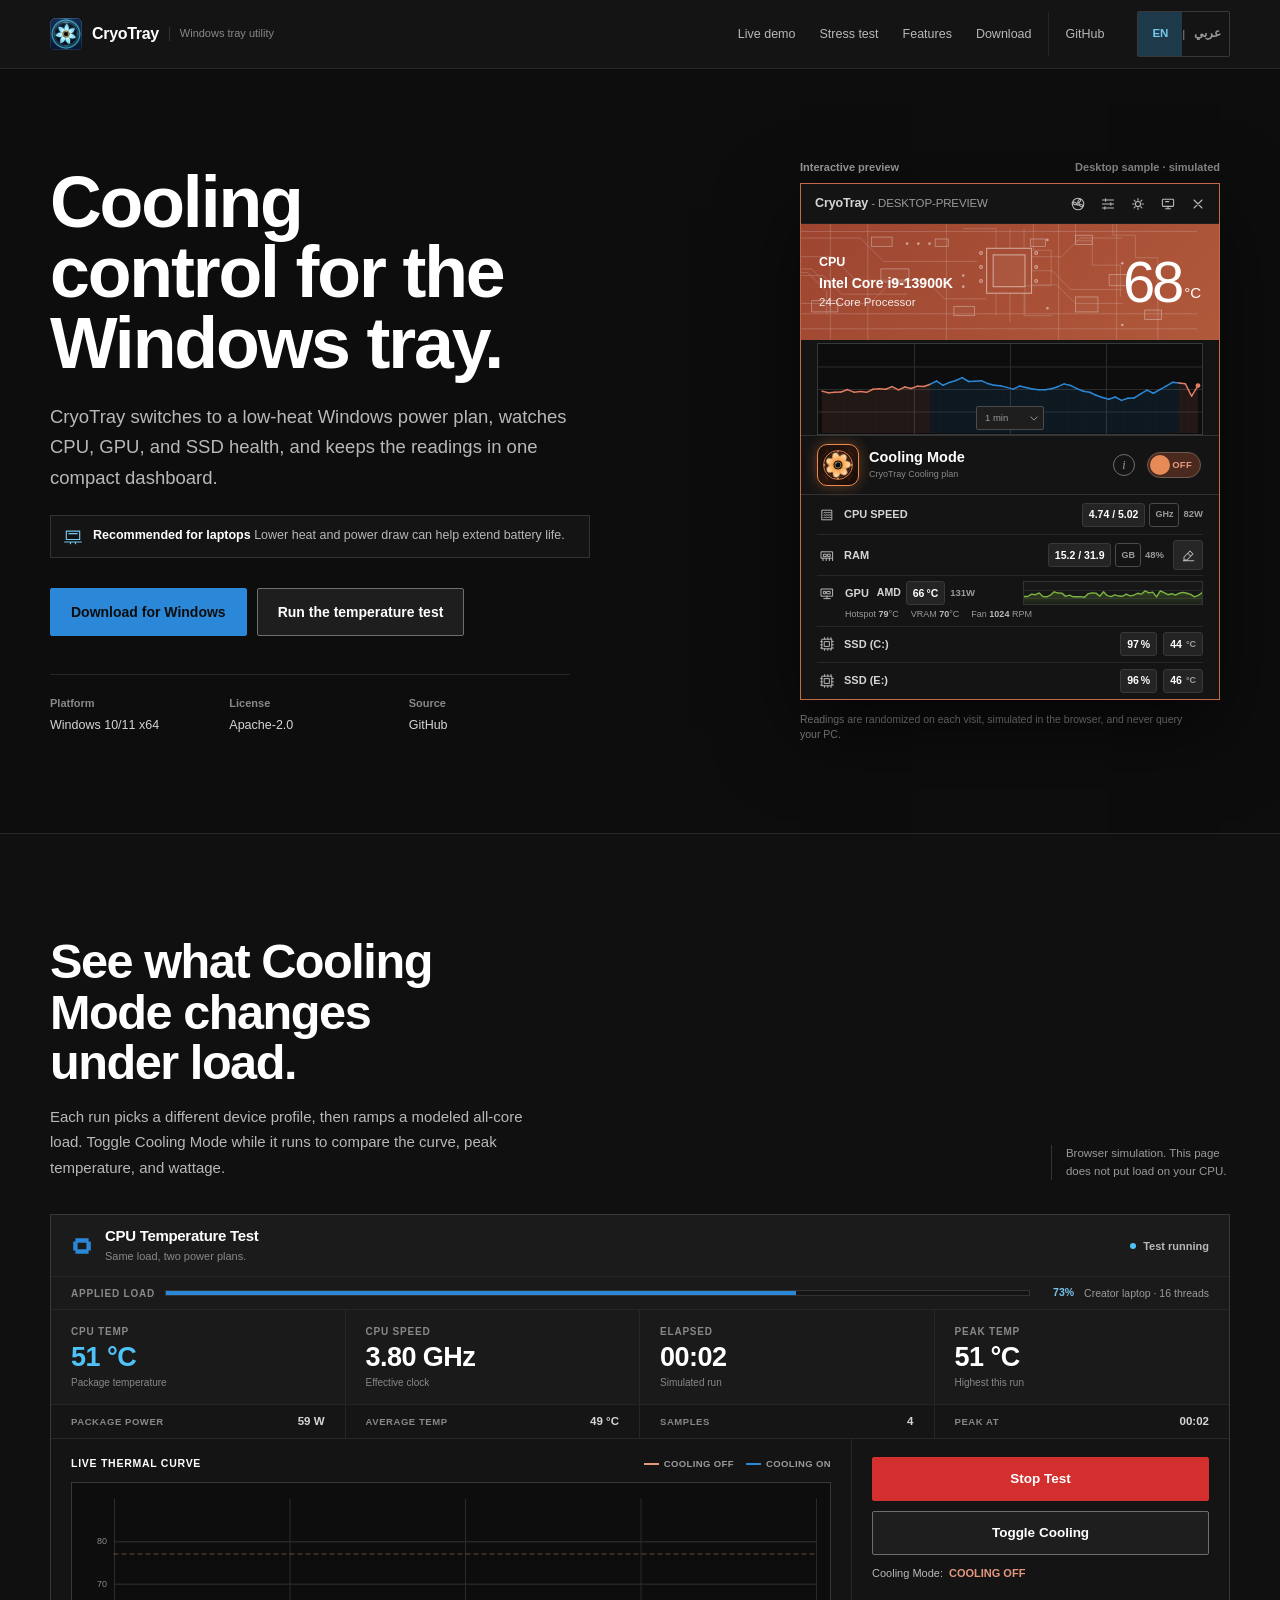
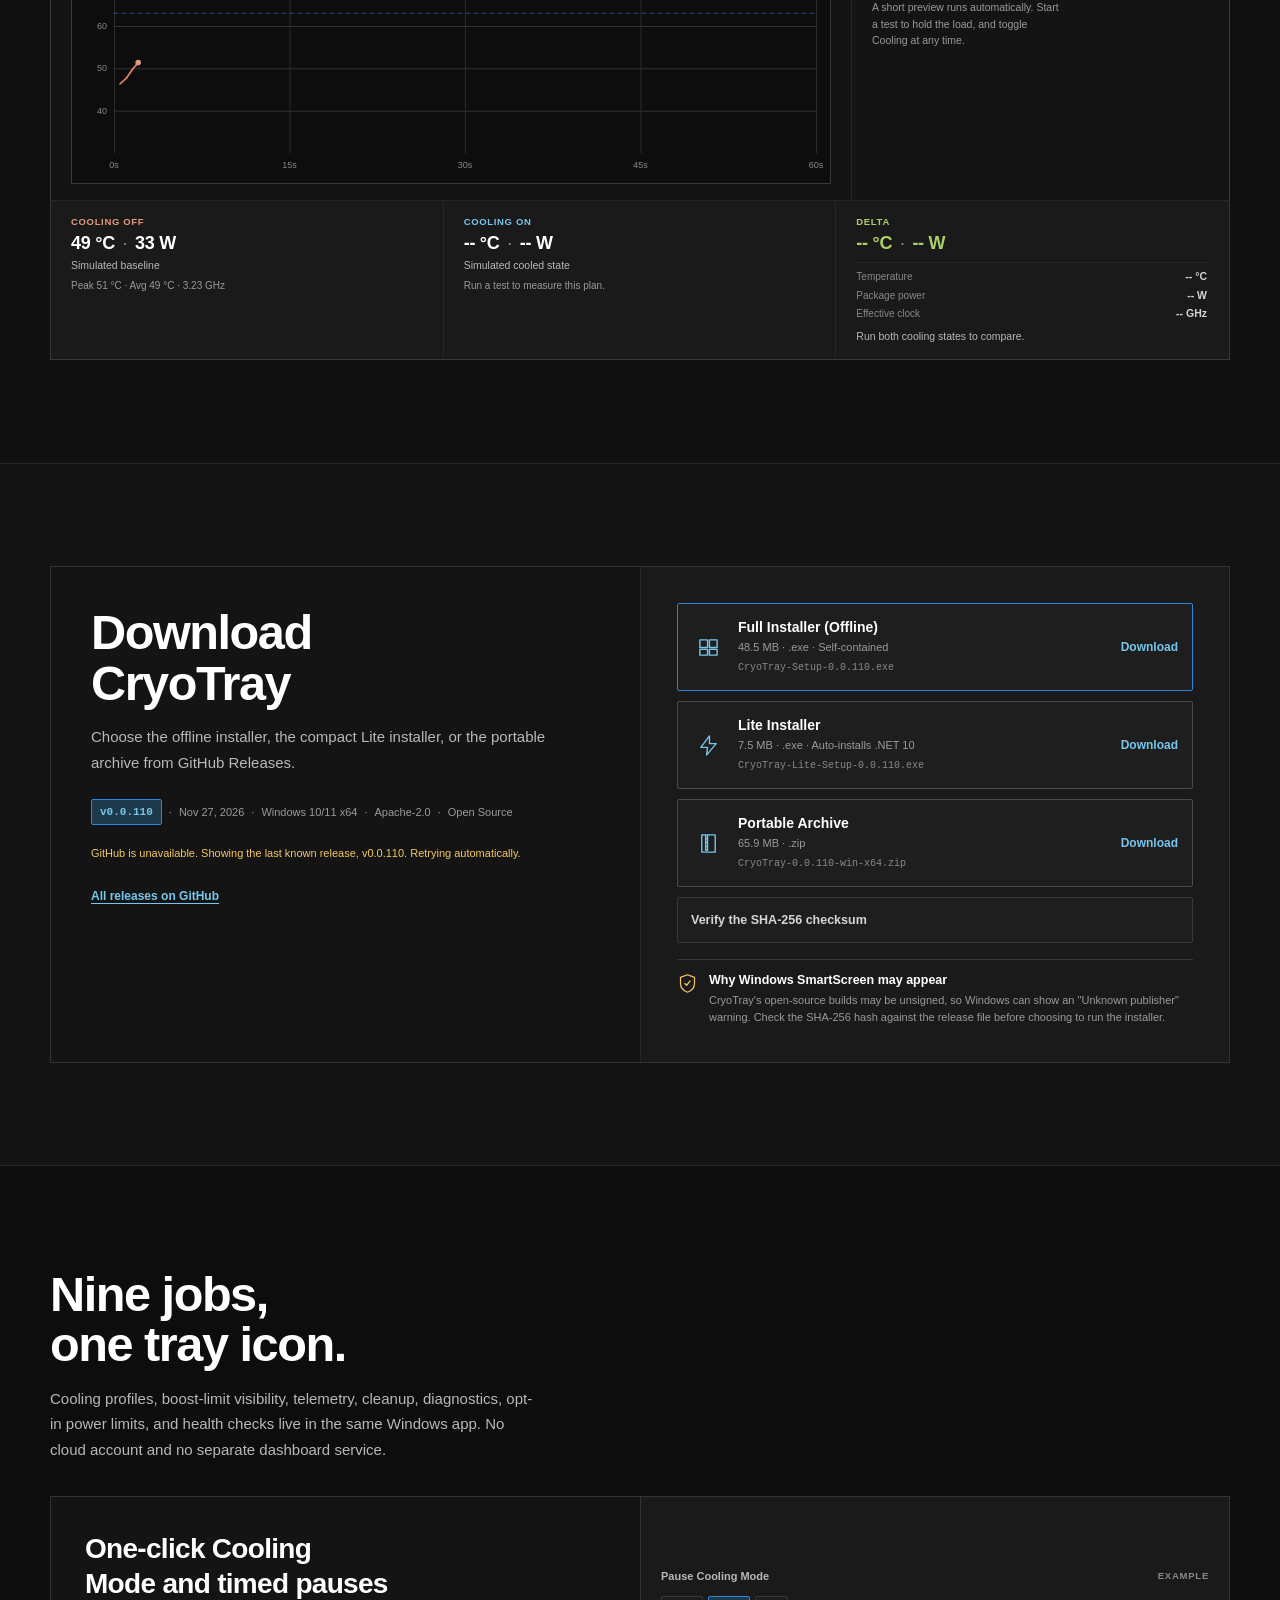
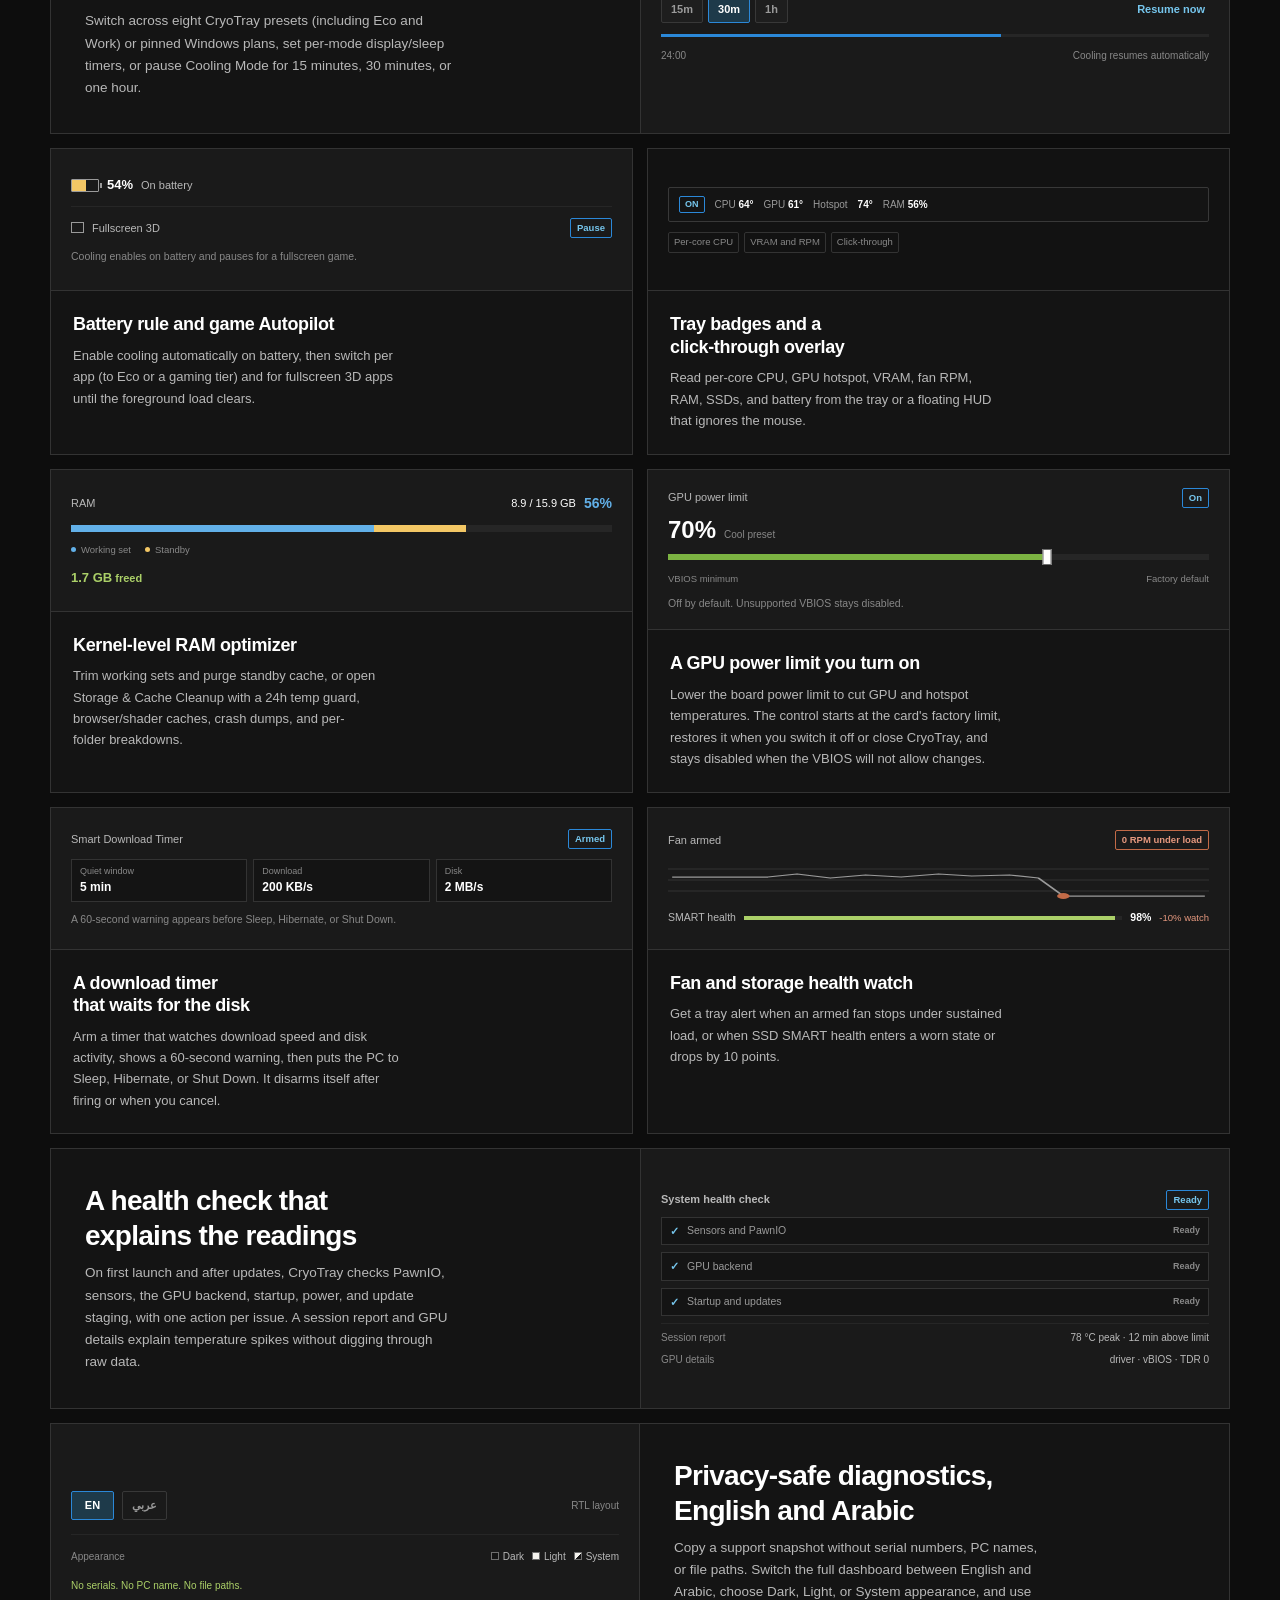
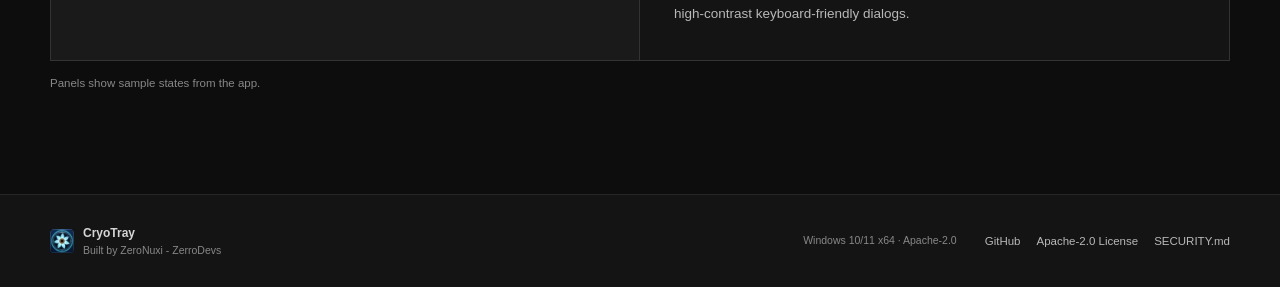
==== commit deaf9125: "release(v0.0.110): zero-WinForms WPF tray, CryoTray Lite installer, trim/CPU polish, and docs Bump C" ====
--- a/docs/index.html
+++ b/docs/index.html
@@ -480,12 +480,12 @@
         <div class="download-panel">
           <div class="download-intro">
             <h2 data-i18n="release.title">Download CryoTray</h2>
-            <p class="section-copy" data-i18n="release.body">Use the installer or the portable archive. Both builds come from the project's GitHub Releases page.</p>
+            <p class="section-copy" data-i18n="release.body">Choose the offline installer, the compact Lite installer, or the portable archive from GitHub Releases.</p>
 
             <div class="release-meta">
-              <span class="release-version" id="release-version" dir="ltr">v0.0.109</span>
+              <span class="release-version" id="release-version" dir="ltr">v0.0.110</span>
               <span class="meta-separator" aria-hidden="true">·</span>
-              <time id="release-date" datetime="2026-11-26T22:00:36Z">Nov 26, 2026</time>
+              <time id="release-date" datetime="2026-11-27T04:45:00Z">Nov 27, 2026</time>
               <span class="meta-separator" aria-hidden="true">·</span>
               <span>Windows 10/11 x64</span>
               <span class="meta-separator" aria-hidden="true">·</span>
@@ -496,33 +496,45 @@
 
             <p class="release-status" id="release-status" role="status" aria-live="polite" data-i18n="release.statusLoading">Checking the latest release on GitHub.</p>
             <noscript>
-              <p class="release-status is-fallback" data-i18n="release.noscript">JavaScript is off. These links point to the current known release, v0.0.109.</p>
+              <p class="release-status is-fallback" data-i18n="release.noscript">JavaScript is off. These links point to the current known release, v0.0.110.</p>
             </noscript>
 
             <a class="text-link releases-link" href="https://github.com/ZerroDevs/CryoTray/releases" target="_blank" rel="noopener" data-i18n="release.allReleases">All releases on GitHub</a>
           </div>
 
           <div class="download-actions">
-            <a class="download-option is-primary" id="download-setup" href="https://github.com/ZerroDevs/CryoTray/releases/download/v0.0.109/CryoTray-Setup-0.0.109.exe" target="_blank" rel="noopener">
+            <a class="download-option is-primary" id="download-setup" href="https://github.com/ZerroDevs/CryoTray/releases/download/v0.0.110/CryoTray-Setup-0.0.110.exe" target="_blank" rel="noopener">
               <span class="download-icon" aria-hidden="true">
                 <svg viewBox="0 0 24 24"><path d="M3 4h8v8H3zM13 4h8v8h-8zM3 14h8v6H3zM13 14h8v6h-8z"/></svg>
               </span>
               <span class="download-copy">
-                <strong data-i18n="release.installer">Windows Installer</strong>
-                <span class="download-meta"><bdi id="setup-size" dir="ltr">55.1 MB</bdi> <span aria-hidden="true">·</span> <span>.exe</span></span>
-                <code class="file-name" id="setup-filename" dir="ltr">CryoTray-Setup-0.0.109.exe</code>
+                <strong data-i18n="release.installer">Full Installer (Offline)</strong>
+                <span class="download-meta"><bdi id="setup-size" dir="ltr">48.5 MB</bdi> <span aria-hidden="true">·</span> <span>.exe</span> <span aria-hidden="true">·</span> <span data-i18n="release.offlineNote">Self-contained</span></span>
+                <code class="file-name" id="setup-filename" dir="ltr">CryoTray-Setup-0.0.110.exe</code>
               </span>
               <span class="download-action" data-i18n="release.download">Download</span>
             </a>
 
-            <a class="download-option" id="download-zip" href="https://github.com/ZerroDevs/CryoTray/releases/download/v0.0.109/CryoTray-0.0.109-win-x64.zip" target="_blank" rel="noopener">
+            <a class="download-option" id="download-lite-setup" href="https://github.com/ZerroDevs/CryoTray/releases/download/v0.0.110/CryoTray-Lite-Setup-0.0.110.exe" target="_blank" rel="noopener">
+              <span class="download-icon" aria-hidden="true">
+                <svg viewBox="0 0 24 24"><path d="M13 2L4 14h7l-1 8 10-12h-7z"/></svg>
+              </span>
+              <span class="download-copy">
+                <strong data-i18n="release.liteInstaller">Lite Installer</strong>
+                <span class="download-meta"><bdi id="lite-setup-size" dir="ltr">7.5 MB</bdi> <span aria-hidden="true">·</span> <span>.exe</span> <span aria-hidden="true">·</span> <span data-i18n="release.liteRuntime">Auto-installs .NET 10</span></span>
+                <code class="file-name" id="lite-setup-filename" dir="ltr">CryoTray-Lite-Setup-0.0.110.exe</code>
+              </span>
+              <span class="download-action" data-i18n="release.download">Download</span>
+            </a>
+
+            <a class="download-option" id="download-zip" href="https://github.com/ZerroDevs/CryoTray/releases/download/v0.0.110/CryoTray-0.0.110-win-x64.zip" target="_blank" rel="noopener">
               <span class="download-icon" aria-hidden="true">
                 <svg viewBox="0 0 24 24"><path d="M5 3h14v18H5zM9 3v4h2V3M9 7v4h2V7M9 11v4h2v-4M9 15v4h2v-4M8 21h8"/></svg>
               </span>
               <span class="download-copy">
                 <strong data-i18n="release.portable">Portable Archive</strong>
-                <span class="download-meta"><bdi id="zip-size" dir="ltr">82.5 MB</bdi> <span aria-hidden="true">·</span> <span>.zip</span></span>
-                <code class="file-name" id="zip-filename" dir="ltr">CryoTray-0.0.109-win-x64.zip</code>
+                <span class="download-meta"><bdi id="zip-size" dir="ltr">65.9 MB</bdi> <span aria-hidden="true">·</span> <span>.zip</span></span>
+                <code class="file-name" id="zip-filename" dir="ltr">CryoTray-0.0.110-win-x64.zip</code>
               </span>
               <span class="download-action" data-i18n="release.download">Download</span>
             </a>
@@ -531,11 +543,12 @@
               <summary data-i18n="release.verifySummary">Verify the SHA-256 checksum</summary>
               <div class="checksum-body">
                 <p data-i18n="release.verifyBody">Download the matching .sha256 file, then run this in PowerShell and compare both hash values.</p>
-                <pre><code id="checksum-command" dir="ltr">Get-FileHash .\CryoTray-Setup-0.0.109.exe -Algorithm SHA256</code></pre>
+                <pre><code id="checksum-command" dir="ltr">Get-FileHash .\CryoTray-Setup-0.0.110.exe -Algorithm SHA256</code></pre>
                 <div class="checksum-actions">
                   <button class="btn btn-quiet" id="copy-checksum" type="button" data-i18n="release.copy">Copy command</button>
-                  <a class="text-link" id="setup-sha-link" href="https://github.com/ZerroDevs/CryoTray/releases/download/v0.0.109/CryoTray-Setup-0.0.109.exe.sha256" target="_blank" rel="noopener" data-i18n="release.installerHash">Installer hash file</a>
-                  <a class="text-link" id="zip-sha-link" href="https://github.com/ZerroDevs/CryoTray/releases/download/v0.0.109/CryoTray-0.0.109-win-x64.zip.sha256" target="_blank" rel="noopener" data-i18n="release.archiveHash">Archive hash file</a>
+                  <a class="text-link" id="setup-sha-link" href="https://github.com/ZerroDevs/CryoTray/releases/download/v0.0.110/CryoTray-Setup-0.0.110.exe.sha256" target="_blank" rel="noopener" data-i18n="release.installerHash">Offline hash file</a>
+                  <a class="text-link" id="lite-setup-sha-link" href="https://github.com/ZerroDevs/CryoTray/releases/download/v0.0.110/CryoTray-Lite-Setup-0.0.110.exe.sha256" target="_blank" rel="noopener" data-i18n="release.liteHash">Lite hash file</a>
+                  <a class="text-link" id="zip-sha-link" href="https://github.com/ZerroDevs/CryoTray/releases/download/v0.0.110/CryoTray-0.0.110-win-x64.zip.sha256" target="_blank" rel="noopener" data-i18n="release.archiveHash">Archive hash file</a>
                 </div>
                 <p class="copy-status" id="copy-status" role="status" aria-live="polite"></p>
               </div>
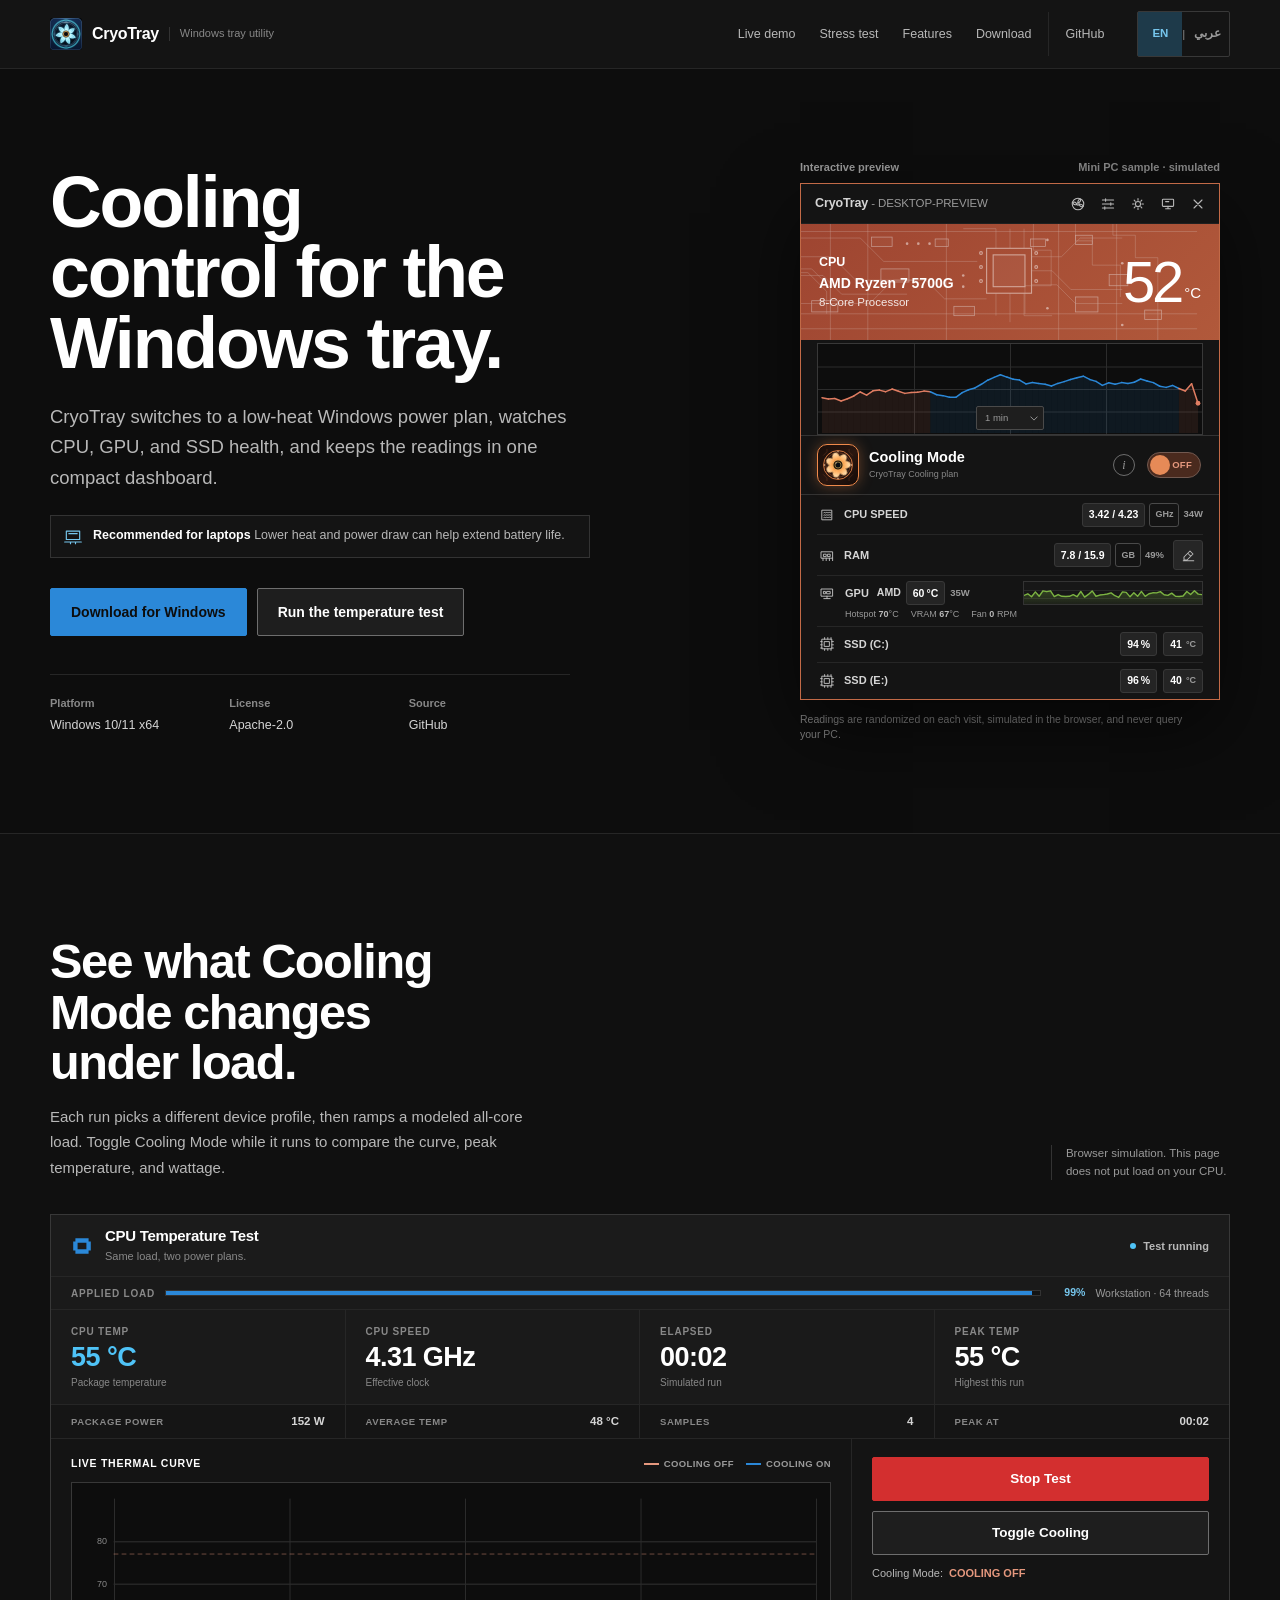
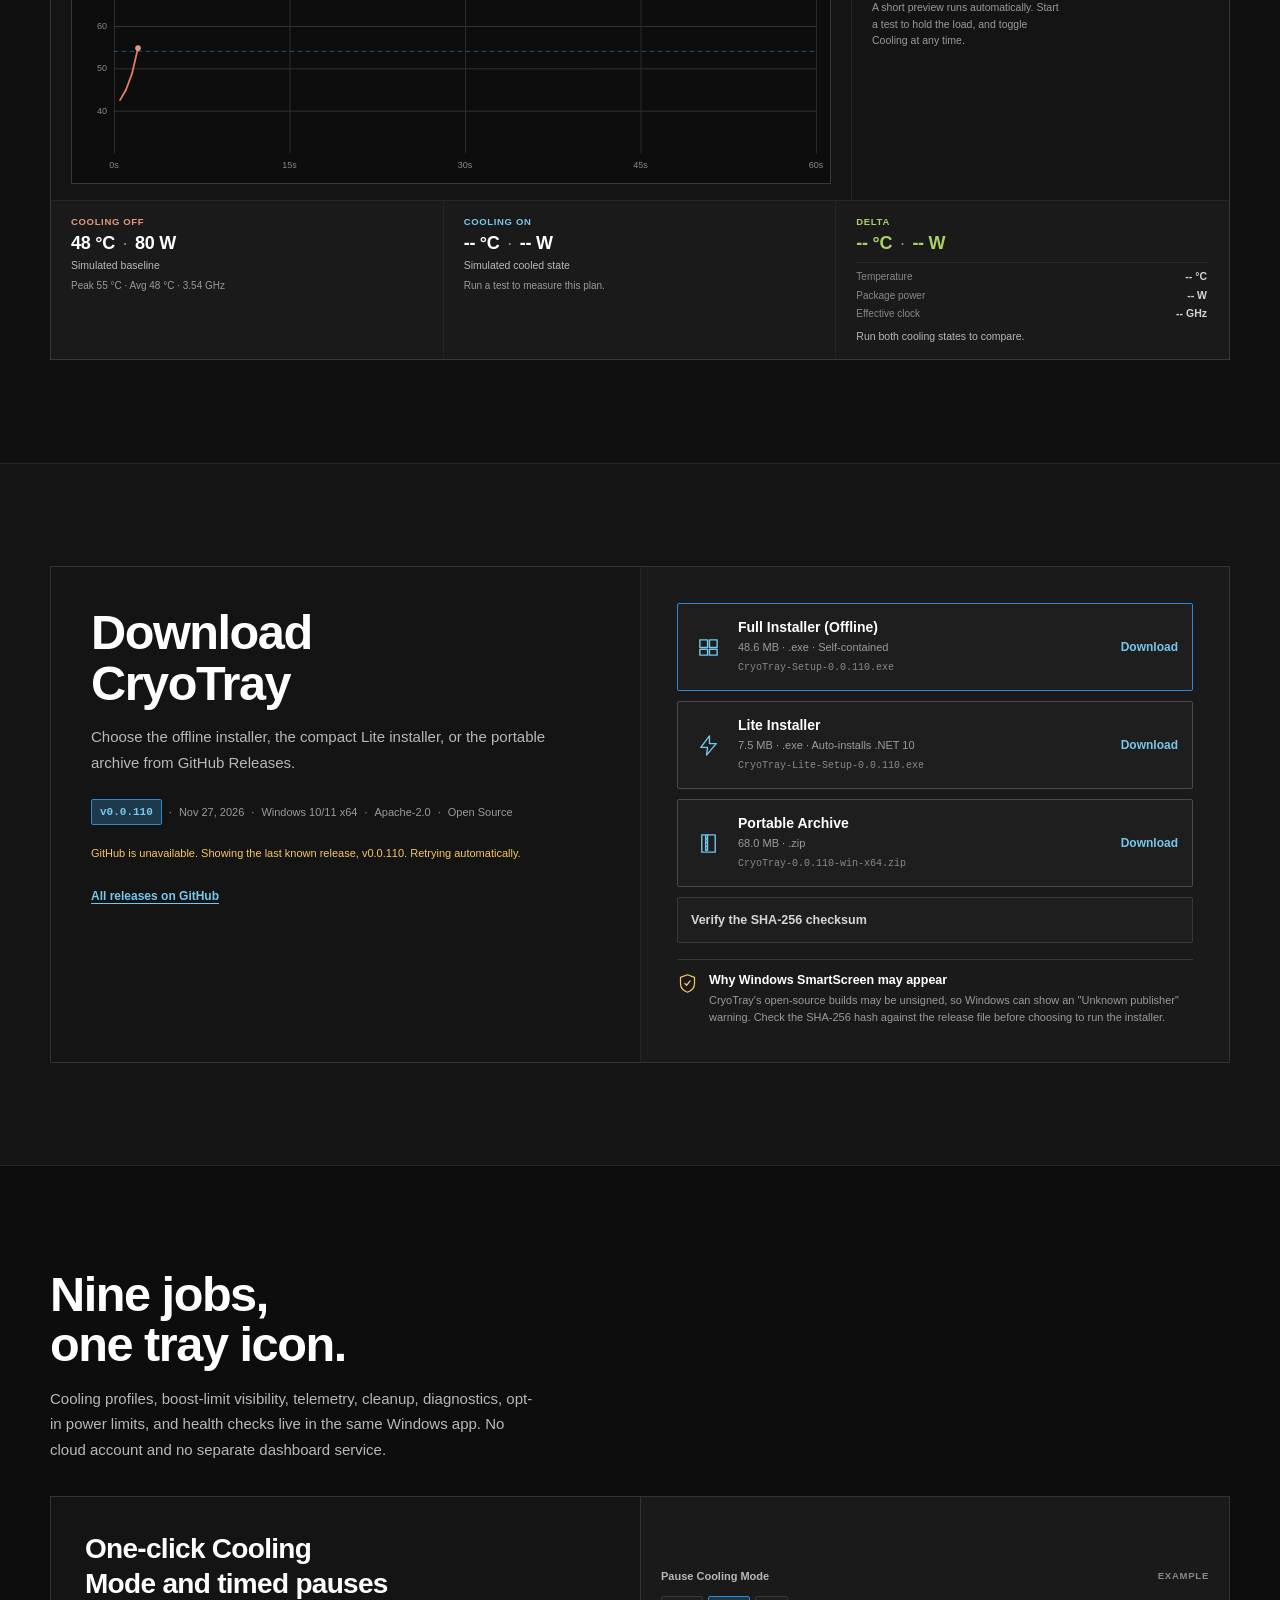
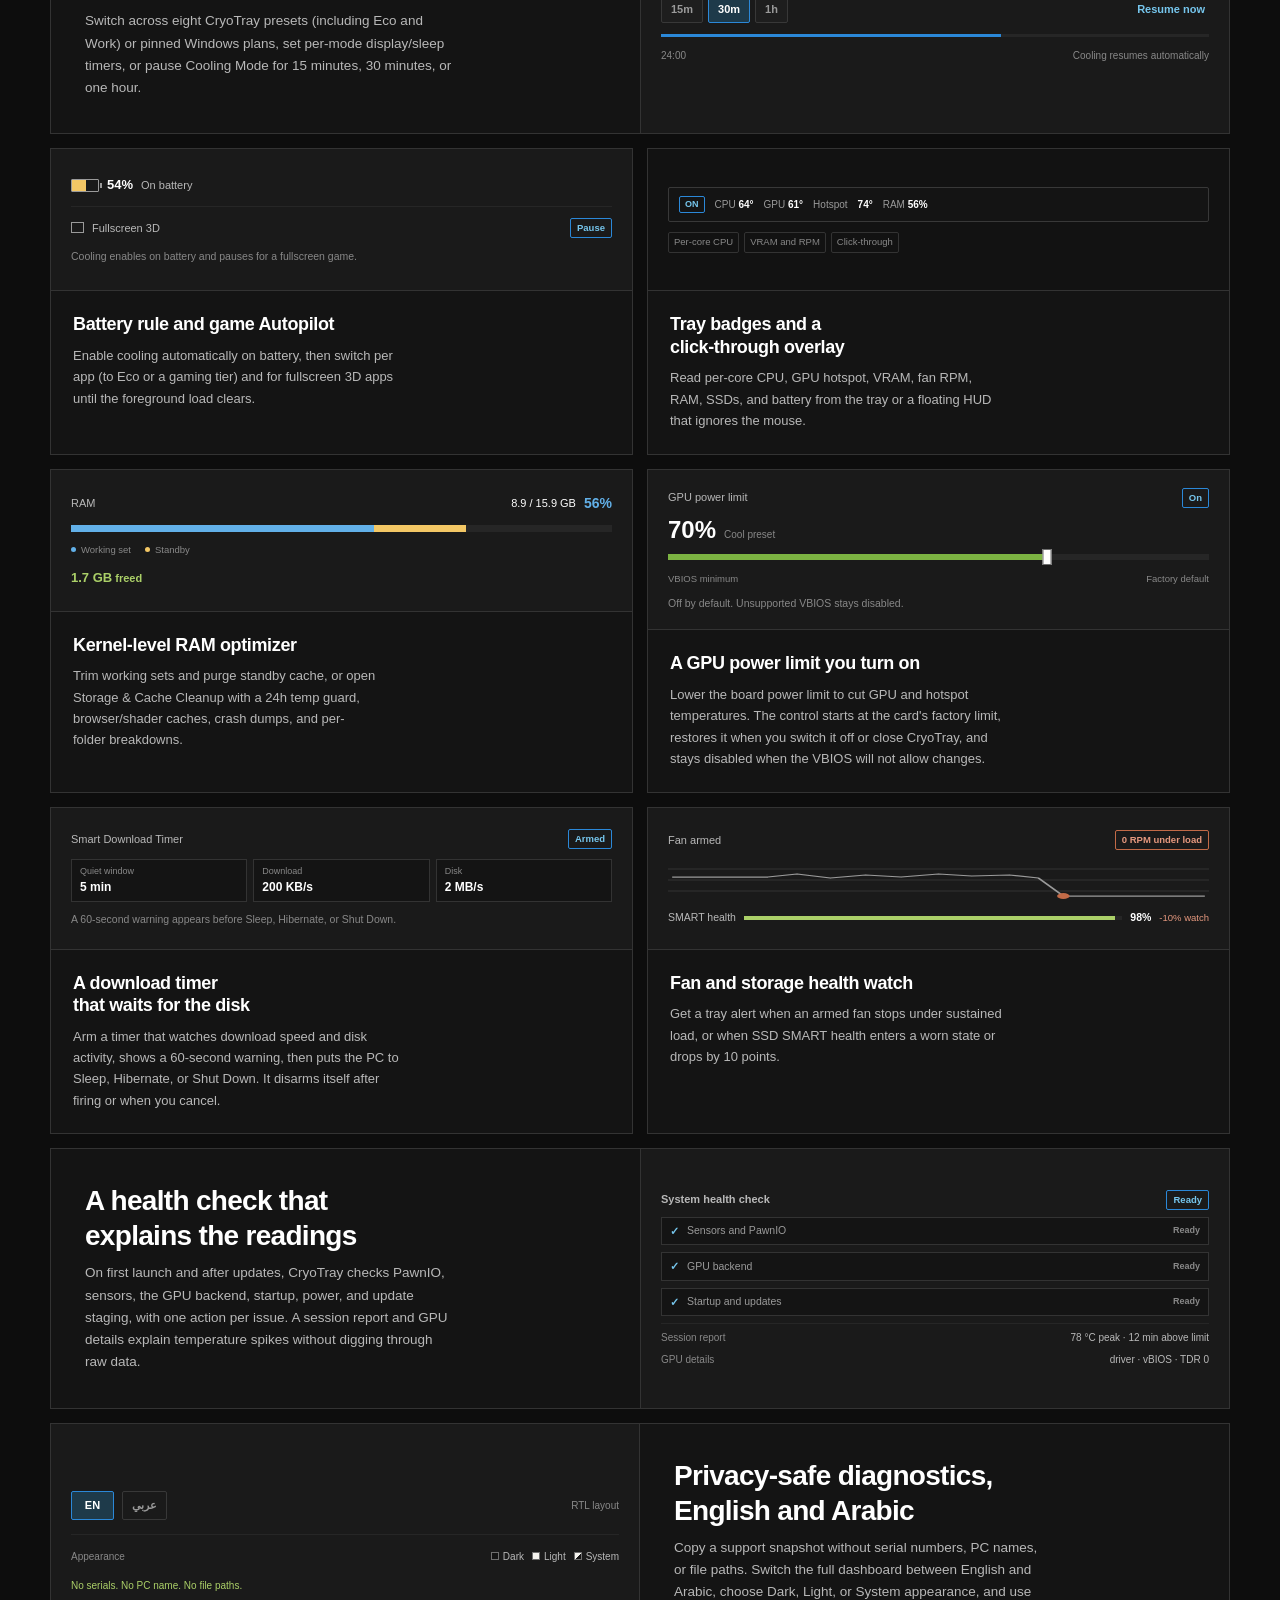
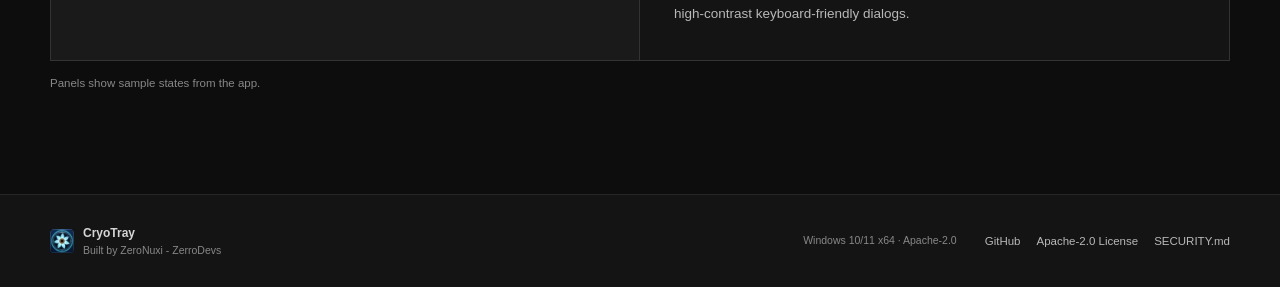
==== commit 97ac54e8: "docs: seed v0.0.110 release details" ====
--- a/docs/index.html
+++ b/docs/index.html
@@ -485,7 +485,7 @@
             <div class="release-meta">
               <span class="release-version" id="release-version" dir="ltr">v0.0.110</span>
               <span class="meta-separator" aria-hidden="true">·</span>
-              <time id="release-date" datetime="2026-11-27T04:45:00Z">Nov 27, 2026</time>
+              <time id="release-date" datetime="2026-11-27T04:47:37Z">Nov 27, 2026</time>
               <span class="meta-separator" aria-hidden="true">·</span>
               <span>Windows 10/11 x64</span>
               <span class="meta-separator" aria-hidden="true">·</span>
@@ -509,7 +509,7 @@
               </span>
               <span class="download-copy">
                 <strong data-i18n="release.installer">Full Installer (Offline)</strong>
-                <span class="download-meta"><bdi id="setup-size" dir="ltr">48.5 MB</bdi> <span aria-hidden="true">·</span> <span>.exe</span> <span aria-hidden="true">·</span> <span data-i18n="release.offlineNote">Self-contained</span></span>
+                <span class="download-meta"><bdi id="setup-size" dir="ltr">48.6 MB</bdi> <span aria-hidden="true">·</span> <span>.exe</span> <span aria-hidden="true">·</span> <span data-i18n="release.offlineNote">Self-contained</span></span>
                 <code class="file-name" id="setup-filename" dir="ltr">CryoTray-Setup-0.0.110.exe</code>
               </span>
               <span class="download-action" data-i18n="release.download">Download</span>
@@ -533,7 +533,7 @@
               </span>
               <span class="download-copy">
                 <strong data-i18n="release.portable">Portable Archive</strong>
-                <span class="download-meta"><bdi id="zip-size" dir="ltr">65.9 MB</bdi> <span aria-hidden="true">·</span> <span>.zip</span></span>
+                <span class="download-meta"><bdi id="zip-size" dir="ltr">68.0 MB</bdi> <span aria-hidden="true">·</span> <span>.zip</span></span>
                 <code class="file-name" id="zip-filename" dir="ltr">CryoTray-0.0.110-win-x64.zip</code>
               </span>
               <span class="download-action" data-i18n="release.download">Download</span>
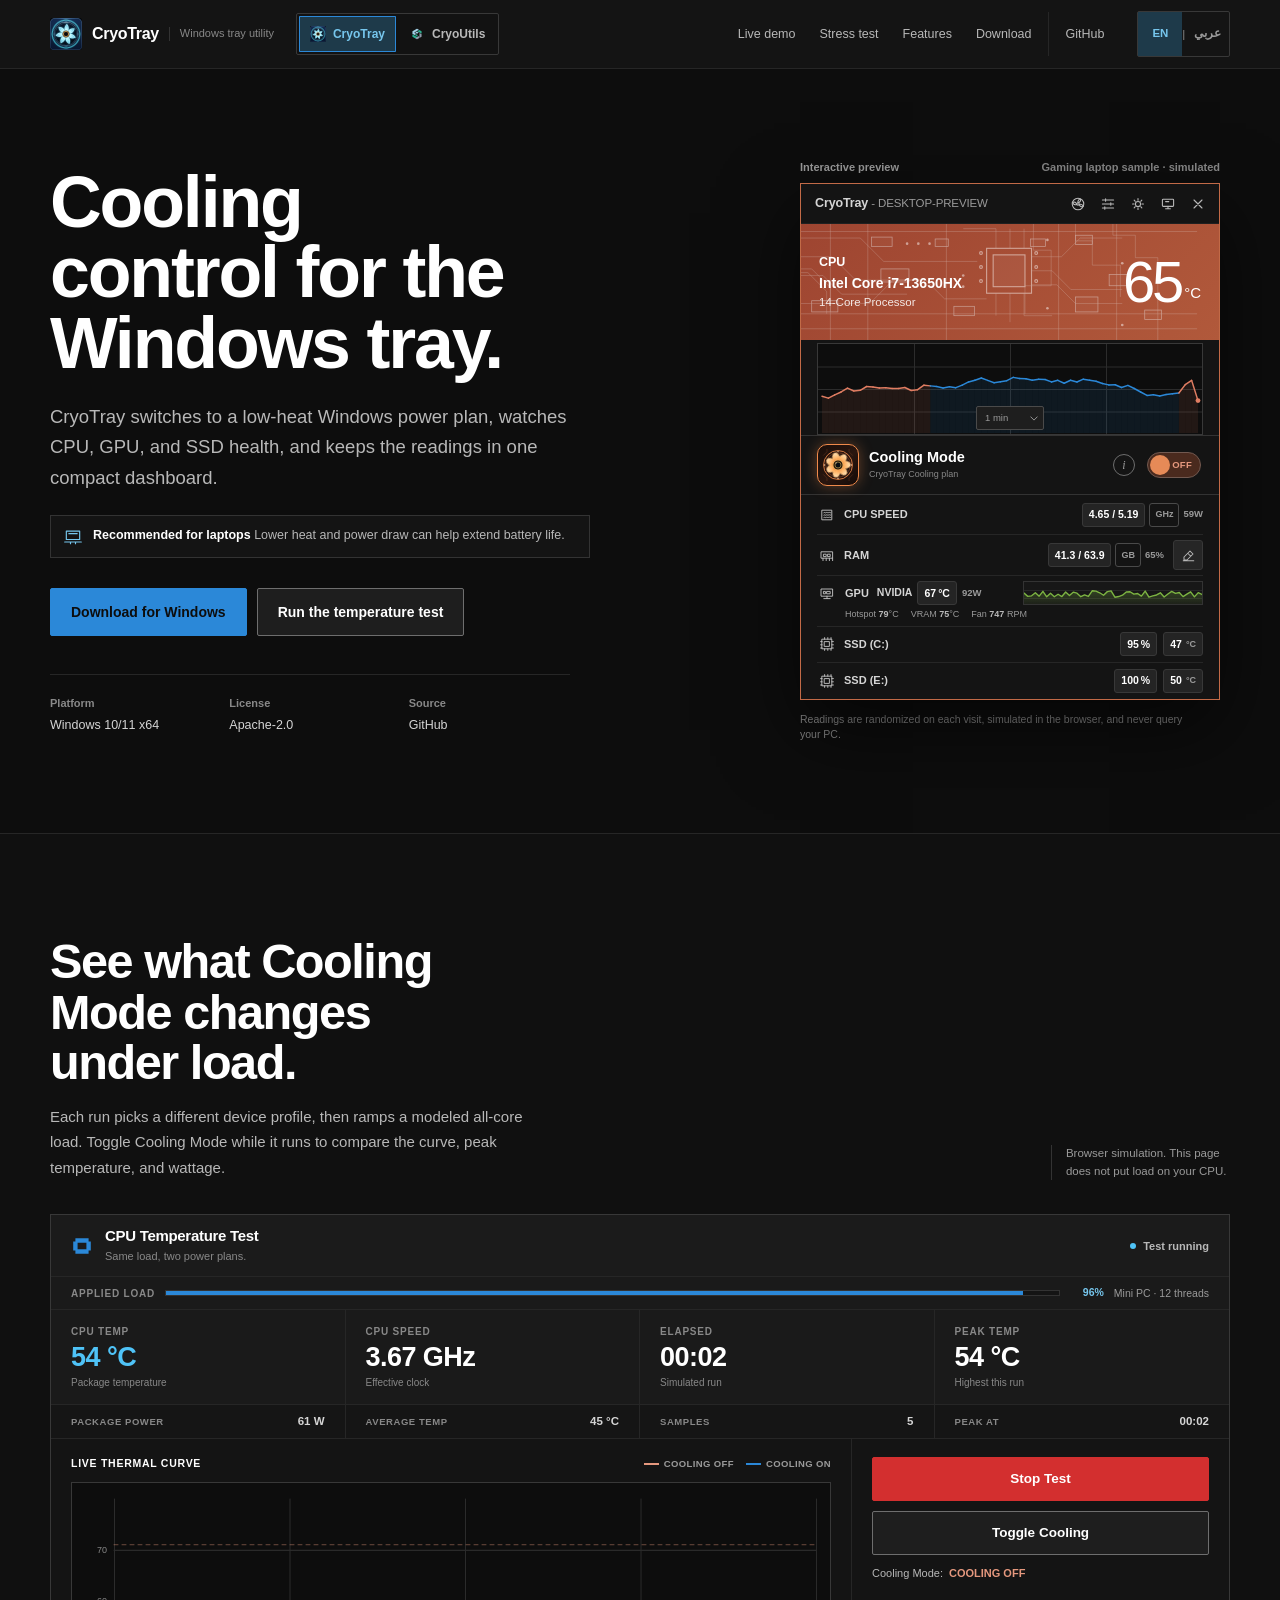
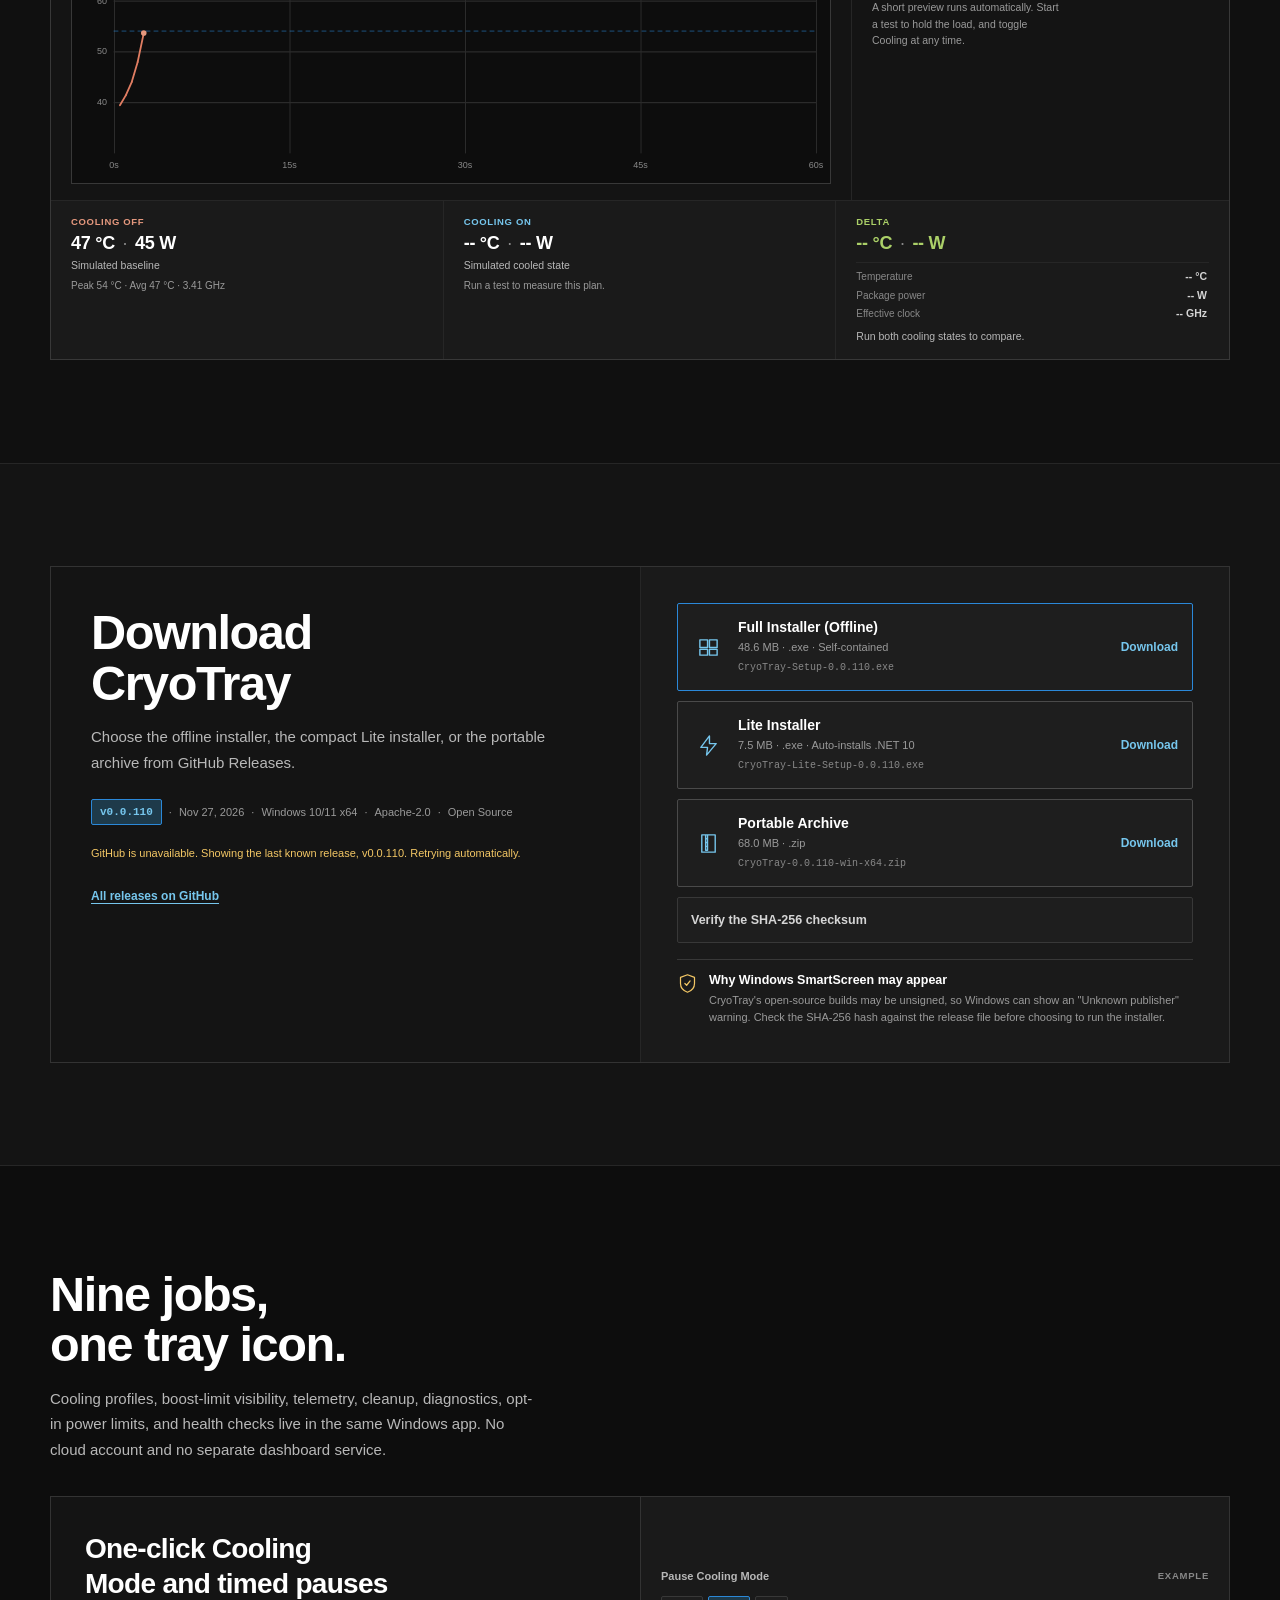
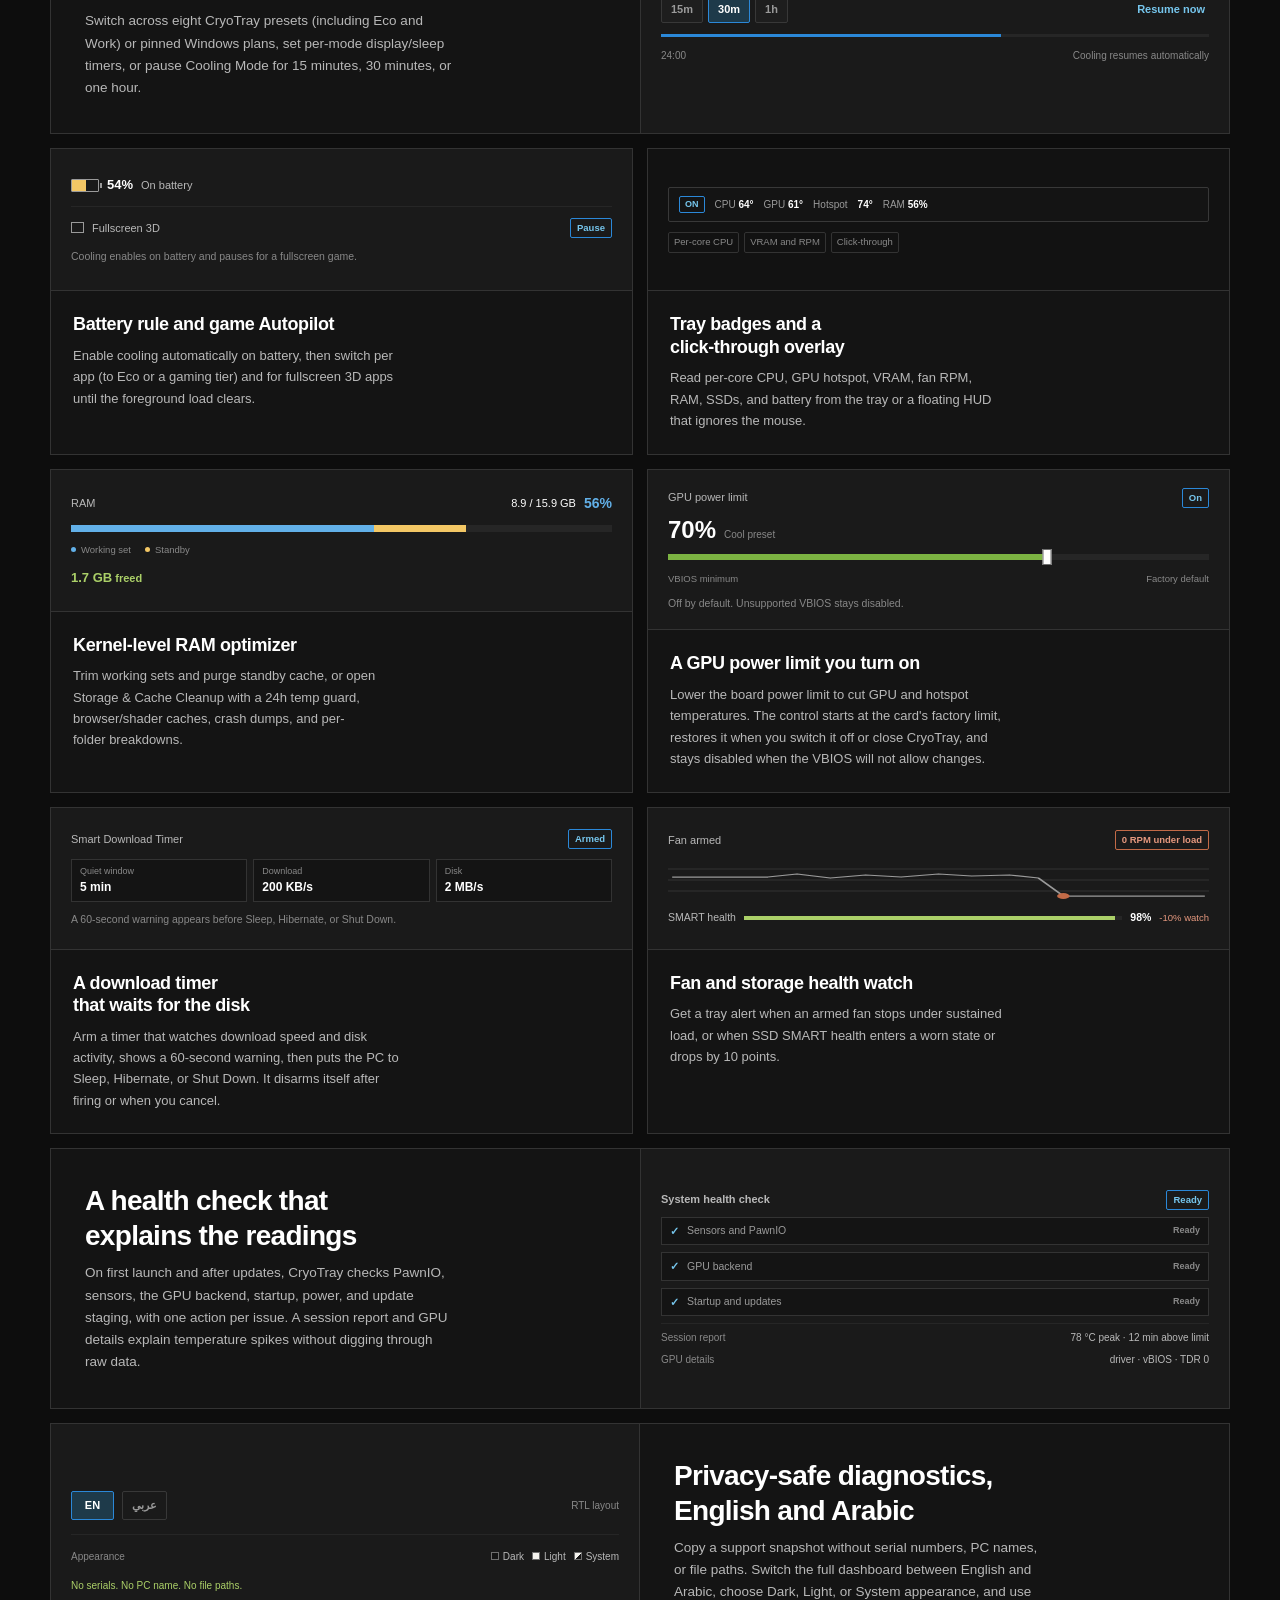
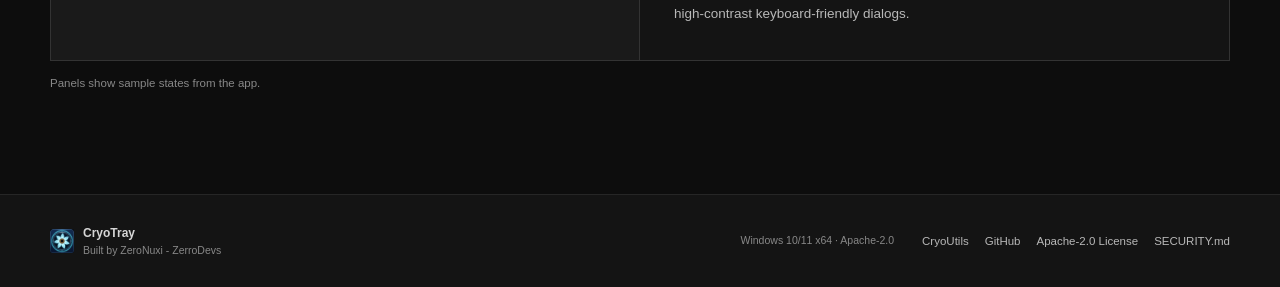
==== commit f171f67c: "docs: add CryoUtils page and shared Cryo-Family suite navigation" ====
--- a/docs/index.html
+++ b/docs/index.html
@@ -20,6 +20,17 @@
         <span class="brand-name">CryoTray</span>
         <span class="brand-sub" data-i18n="brand.sub">Windows tray utility</span>
       </a>
+
+      <nav class="app-switch" aria-label="Cryo suite" data-i18n-aria="a11y.suiteNav">
+        <a class="app-tab is-active" href="index.html" aria-current="page">
+          <img src="assets/cryotray-icon.png" width="16" height="16" alt="" aria-hidden="true">
+          <span>CryoTray</span>
+        </a>
+        <a class="app-tab" href="cryoutils.html">
+          <img src="assets/cryoutils-icon.png" width="16" height="16" alt="" aria-hidden="true">
+          <span>CryoUtils</span>
+        </a>
+      </nav>
 
       <nav class="site-nav" aria-label="Primary" data-i18n-aria="a11y.primaryNav">
         <a href="#demo" data-i18n="nav.demo">Live demo</a>
@@ -811,6 +822,7 @@
       </div>
       <p class="footer-meta">Windows 10/11 x64 <span aria-hidden="true">·</span> Apache-2.0</p>
       <nav class="footer-links" aria-label="Project links" data-i18n-aria="a11y.footerNav">
+        <a href="cryoutils.html" data-i18n="footer.cryoutils">CryoUtils</a>
         <a href="https://github.com/ZerroDevs/CryoTray" target="_blank" rel="noopener">GitHub</a>
         <a href="https://github.com/ZerroDevs/CryoTray/blob/main/LICENSE" target="_blank" rel="noopener" data-i18n="footer.license">Apache-2.0 License</a>
         <a href="https://github.com/ZerroDevs/CryoTray/blob/main/SECURITY.md" target="_blank" rel="noopener">SECURITY.md</a>
